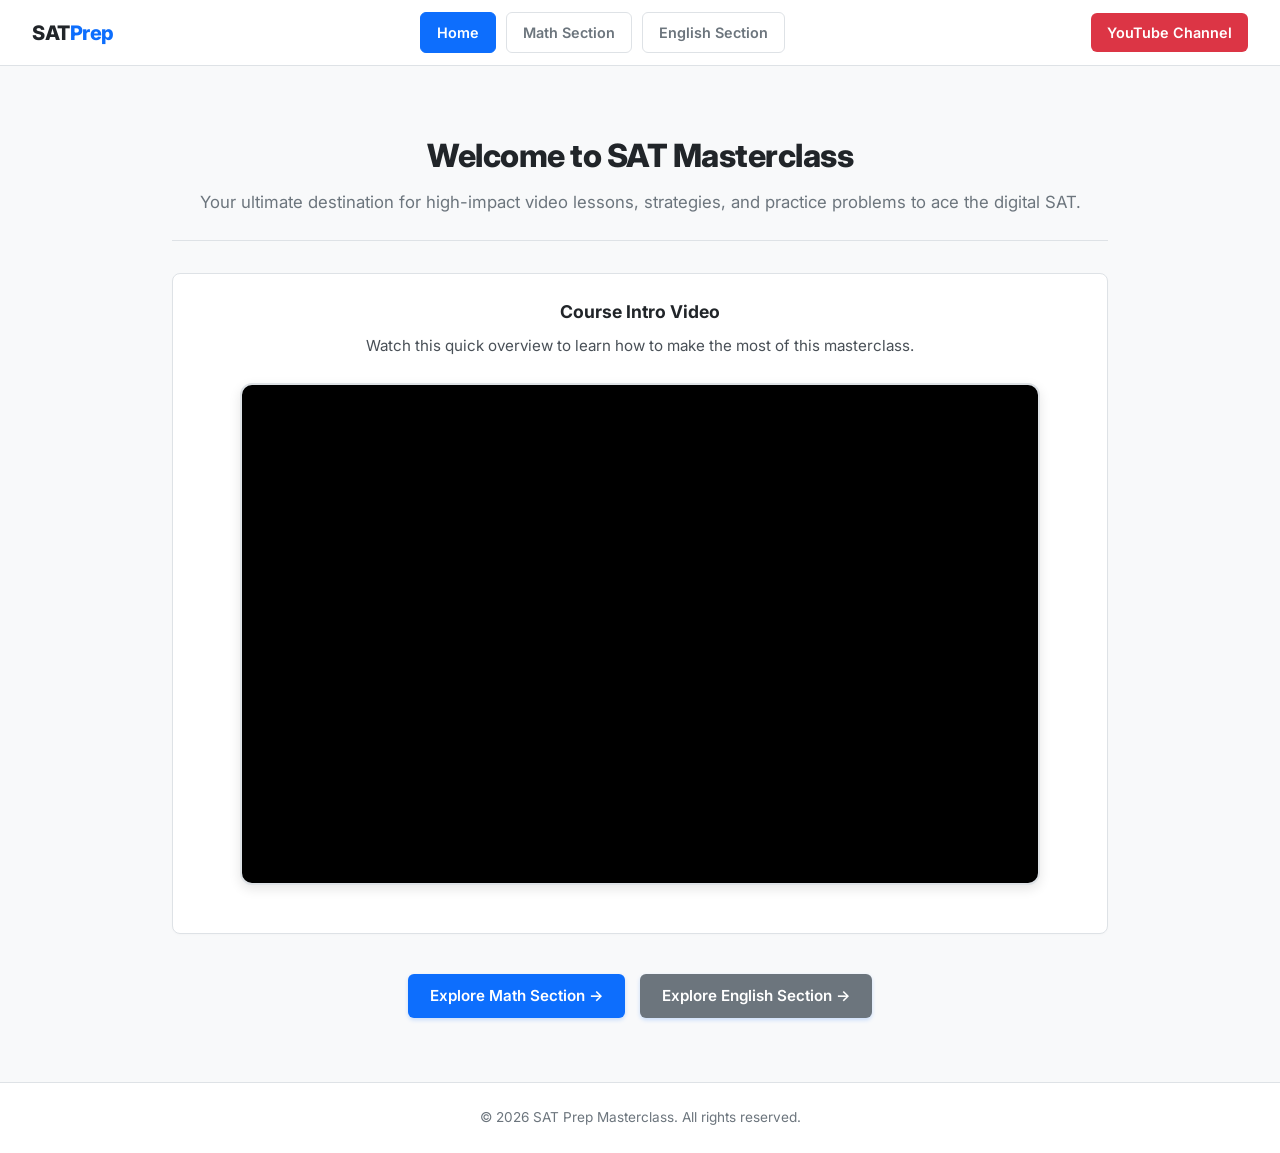
==== index.html @ 2427ece8 "Rename Index.html to index.html" ====
<!DOCTYPE html>
<html lang="en">
<head>
  <meta charset="UTF-8">
  <meta name="viewport" content="width=device-width, initial-scale=1.0">
  <title>SAT Prep Masterclass | Home</title>
  <link rel="preconnect" href="https://fonts.googleapis.com">
  <link rel="preconnect" href="https://fonts.gstatic.com" crossorigin>
  <link href="https://fonts.googleapis.com/css2?family=Inter:wght@400;500;600;700;800&display=swap" rel="stylesheet">
  <link rel="stylesheet" href="style.css">
  <style>
    /* Widescreen Video Container for Home Screen */
    .video-container-wide {
      position: relative;
      width: 100%;
      max-width: 800px;
      margin: 1.5rem auto;
      padding-bottom: 56.25%; /* 16:9 Aspect Ratio */
      height: 0;
      background-color: #000;
      border-radius: 12px;
      overflow: hidden;
      box-shadow: 0 4px 12px rgba(0, 0, 0, 0.1);
      border: 2px solid #dee2e6;
    }
    .video-container-wide iframe {
      position: absolute;
      top: 0;
      left: 0;
      width: 100%;
      height: 100%;
      border: 0;
    }
  </style>
</head>
<body>
  
  <header class="site-header">
    <div class="nav-wrapper">
      <div class="brand-logo">SAT<span>Prep</span></div>
      <div class="header-links">
        <a href="index.html" class="nav-tab-btn active">Home</a>
        <a href="math.html" class="nav-tab-btn">Math Section</a>
        <a href="english.html" class="nav-tab-btn">English Section</a>
      </div>
      <a href="https://www.youtube.com/channel/UC9BNz7FxEPpVb0heLYmo2nQ" target="_blank" rel="noopener noreferrer" class="btn-sub">YouTube Channel</a>
    </div>
  </header>

  <div class="page-wrapper" style="justify-content: center;">
    <main class="main-content" style="text-align: center; max-width: 1000px; padding: 4rem 2rem;">
      <div class="hero-box">
        <h1>Welcome to SAT Masterclass</h1>
        <p>Your ultimate destination for high-impact video lessons, strategies, and practice problems to ace the digital SAT.</p>
      </div>

      <div class="concept-card" style="text-align: left; margin-top: 2rem;">
        <h3 class="concept-title" style="text-align: center;">Course Intro Video</h3>
        <p class="concept-desc" style="text-align: center; margin-bottom: 1rem;">Watch this quick overview to learn how to make the most of this masterclass.</p>
        <div class="video-container-wide">
          <iframe width="560" height="315" src="https://www.youtube.com/embed/zM-ndGlAaQo?si=bQiJ55Qj0HrLix4A" title="YouTube video player" frameborder="0" allow="accelerometer; autoplay; clipboard-write; encrypted-media; gyroscope; picture-in-picture; web-share" referrerpolicy="strict-origin-when-cross-origin" allowfullscreen></iframe>
        </div>
      </div>

      <div style="display: flex; gap: 15px; justify-content: center; margin-top: 2.5rem;">
        <a href="math.html" class="next-btn" style="text-decoration: none;">Explore Math Section &rarr;</a>
        <a href="english.html" class="next-btn" style="text-decoration: none; background-color: #6c757d;">Explore English Section &rarr;</a>
      </div>
    </main>
  </div>

  <footer class="site-footer">
    <p>&copy; 2026 SAT Prep Masterclass. All rights reserved.</p>
  </footer>
</body>
</html>
---- style.css ----
:root {
  --bg-color: #f8f9fa;
  --sidebar-bg: #ffffff;
  --text-main: #212529;
  --text-muted: #6c757d;
  --border-color: #dee2e6;
  --accent-color: #0d6efd;
  --accent-hover: #0b5ed7;
  --card-bg: #ffffff;
}

* {
  box-sizing: border-box;
  margin: 0;
  padding: 0;
}

body {
  font-family: 'Inter', sans-serif;
  background-color: var(--bg-color);
  color: var(--text-main);
  line-height: 1.6;
  display: flex;
  flex-direction: column;
  min-height: 100vh;
}

/* Header */
.site-header {
  background-color: var(--sidebar-bg);
  border-bottom: 1px solid var(--border-color);
  position: sticky;
  top: 0;
  z-index: 1000;
  padding: 0 2rem;
}

.nav-wrapper {
  max-width: 1400px;
  margin: 0 auto;
  height: 65px;
  display: flex;
  align-items: center;
  justify-content: space-between;
}

.brand-logo {
  font-weight: 800;
  font-size: 1.25rem;
  color: var(--text-main);
  letter-spacing: -0.5px;
}

.brand-logo span {
  color: var(--accent-color);
}

.header-links {
  display: flex;
  gap: 10px;
}

.nav-tab-btn {
  text-decoration: none;
  background: transparent;
  border: 1px solid var(--border-color);
  color: var(--text-muted);
  padding: 8px 16px;
  border-radius: 6px;
  font-weight: 600;
  font-size: 0.9rem;
  cursor: pointer;
  transition: all 0.2s ease;
}

.nav-tab-btn:hover, .nav-tab-btn.active {
  background-color: var(--accent-color);
  color: #fff;
  border-color: var(--accent-color);
}

.btn-sub {
  background-color: #dc3545;
  color: #fff;
  padding: 8px 16px;
  border-radius: 6px;
  text-decoration: none;
  font-weight: 600;
  font-size: 0.9rem;
  transition: background-color 0.2s;
}

.btn-sub:hover {
  background-color: #bb2d3b;
}

/* Page Layout */
.page-wrapper {
  display: flex;
  flex: 1;
  max-width: 1400px;
  width: 100%;
  margin: 0 auto;
}

/* Sidebar */
.sidebar {
  width: 280px;
  background-color: var(--sidebar-bg);
  border-right: 1px solid var(--border-color);
  padding: 2rem 1rem;
  position: sticky;
  top: 65px;
  height: calc(100vh - 65px);
  overflow-y: auto;
}

.sidebar-section {
  margin-bottom: 2rem;
}

.sidebar-title {
  font-size: 0.75rem;
  text-transform: uppercase;
  letter-spacing: 1px;
  color: var(--text-muted);
  margin-bottom: 0.75rem;
  padding-left: 0.5rem;
}

.sidebar-menu {
  list-style: none;
}

.sidebar-menu button {
  width: 100%;
  text-align: left;
  background: transparent;
  border: none;
  padding: 8px 12px;
  font-size: 0.9rem;
  font-weight: 500;
  color: var(--text-main);
  border-radius: 4px;
  cursor: pointer;
  transition: background-color 0.15s, color 0.15s;
}

.sidebar-menu button:hover {
  background-color: #e9ecef;
  color: var(--accent-color);
}

.sidebar-menu button.active {
  background-color: #e7f1ff;
  color: var(--accent-color);
  font-weight: 600;
}

/* Main Content Area */
.main-content {
  flex: 1;
  padding: 3rem;
  max-width: 900px;
}

.page-section {
  display: none;
}

.page-section.active {
  display: block;
}

.hero-box {
  margin-bottom: 2rem;
  padding-bottom: 1.5rem;
  border-bottom: 1px solid var(--border-color);
}

.hero-box h1 {
  font-size: 2rem;
  font-weight: 800;
  letter-spacing: -0.5px;
  margin-bottom: 0.5rem;
}

.hero-box p {
  color: var(--text-muted);
  font-size: 1.05rem;
}

.concept-card {
  background-color: var(--card-bg);
  border: 1px solid var(--border-color);
  border-radius: 8px;
  padding: 1.5rem;
  margin-bottom: 1.5rem;
  box-shadow: 0 1px 3px rgba(0,0,0,0.02);
}

.concept-title {
  font-size: 1.1rem;
  font-weight: 700;
  margin-bottom: 0.5rem;
}

.concept-desc {
  color: #495057;
  font-size: 0.95rem;
}

/* Compact Shorts Frame Set to 79% Height */
.short-container {
  position: relative;
  width: 100%;
  max-width: 270px; 
  margin: 0.8rem auto;
  padding-bottom: 79%; 
  height: 0;
  background-color: #000;
  border-radius: 12px;
  overflow: hidden;
  box-shadow: 0 4px 12px rgba(0, 0, 0, 0.1);
  border: 2px solid #dee2e6;
}

.short-container iframe {
  position: absolute;
  top: 0;
  left: 0;
  width: 100%;
  height: 100%;
  border: 0;
}

/* Navigation Buttons */
.next-page-box {
  margin-top: 2rem;
  display: flex;
  justify-content: flex-end;
}

.next-btn {
  background-color: var(--accent-color);
  color: #fff;
  border: none;
  padding: 10px 22px;
  border-radius: 6px;
  font-weight: 600;
  font-size: 0.95rem;
  cursor: pointer;
  transition: all 0.2s ease;
  box-shadow: 0 2px 4px rgba(13, 110, 253, 0.2);
}

.next-btn:hover {
  background-color: var(--accent-hover);
  transform: translateY(-1px);
}

.secondary-btn {
  background-color: #6c757d;
  box-shadow: 0 2px 4px rgba(108, 117, 125, 0.2);
}

.secondary-btn:hover {
  background-color: #5c636a;
}

/* Footer */
.site-footer {
  background-color: var(--sidebar-bg);
  border-top: 1px solid var(--border-color);
  text-align: center;
  padding: 1.5rem;
  font-size: 0.85rem;
  color: var(--text-muted);
}
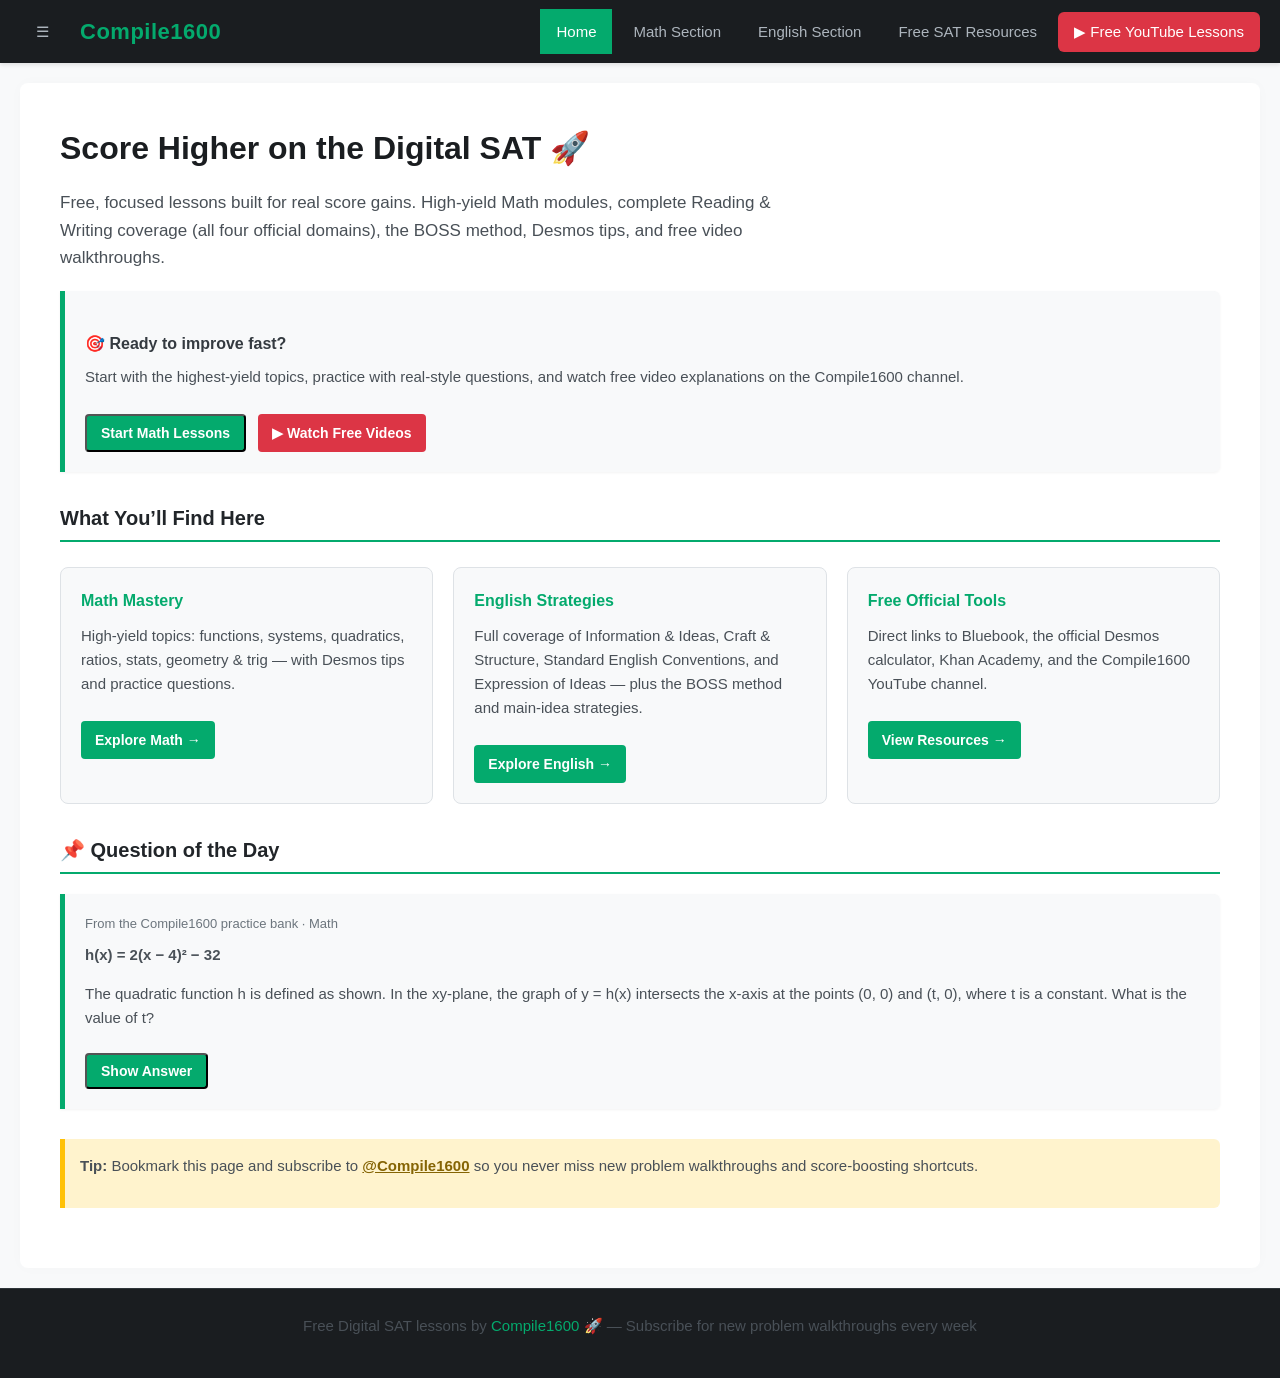
==== commit 15e36777: "Update index.html" ====
--- a/index.html
+++ b/index.html
@@ -1,76 +1,1130 @@
 <!DOCTYPE html>
 <html lang="en">
 <head>
-  <meta charset="UTF-8">
-  <meta name="viewport" content="width=device-width, initial-scale=1.0">
-  <title>SAT Prep Masterclass | Home</title>
-  <link rel="preconnect" href="https://fonts.googleapis.com">
-  <link rel="preconnect" href="https://fonts.gstatic.com" crossorigin>
-  <link href="https://fonts.googleapis.com/css2?family=Inter:wght@400;500;600;700;800&display=swap" rel="stylesheet">
-  <link rel="stylesheet" href="style.css">
-  <style>
-    /* Widescreen Video Container for Home Screen */
-    .video-container-wide {
-      position: relative;
-      width: 100%;
-      max-width: 800px;
-      margin: 1.5rem auto;
-      padding-bottom: 56.25%; /* 16:9 Aspect Ratio */
-      height: 0;
-      background-color: #000;
-      border-radius: 12px;
-      overflow: hidden;
-      box-shadow: 0 4px 12px rgba(0, 0, 0, 0.1);
-      border: 2px solid #dee2e6;
-    }
-    .video-container-wide iframe {
-      position: absolute;
-      top: 0;
-      left: 0;
-      width: 100%;
-      height: 100%;
-      border: 0;
-    }
-  </style>
+    <meta charset="UTF-8">
+    <meta name="viewport" content="width=device-width, initial-scale=1.0">
+    <title>Compile1600 | Free Digital SAT Math &amp; English Lessons</title>
+    <meta name="description" content="Free digital SAT prep by Compile1600: high-yield Math lessons, full Reading &amp; Writing coverage (Information &amp; Ideas, Craft &amp; Structure, Conventions, Expression of Ideas), BOSS method, Desmos tips, and free practice resources.">
+    <meta name="theme-color" content="#04AA6D">
+    <style>
+        * { box-sizing: border-box; margin: 0; padding: 0; }
+        body { font-family: 'Segoe UI', Tahoma, Geneva, Verdana, sans-serif; background-color: #f8f9fa; color: #212529; line-height: 1.6; }
+        
+        /* Top Navigation Bar */
+        .topnav { background-color: #1a1d20; overflow: hidden; white-space: nowrap; position: sticky; top: 0; z-index: 100; display: flex; align-items: center; justify-content: space-between; padding: 0 20px; box-shadow: 0 2px 4px rgba(0,0,0,0.1); }
+        .topnav .left-nav { display: flex; align-items: center; gap: 15px; }
+        .menu-toggle { background: none; border: none; color: #fff; font-size: 20px; cursor: pointer; padding: 14px 10px; }
+        .topnav .logo { color: #04AA6D; font-weight: bold; font-size: 22px; text-decoration: none; padding: 14px 0; letter-spacing: 0.5px; }
+        .topnav-links { display: flex; align-items: center; gap: 5px; }
+        .topnav a, .topnav button { display: block; color: #adb5bd; text-align: center; padding: 14px 16px; text-decoration: none; font-size: 15px; background: none; border: none; cursor: pointer; font-family: inherit; font-weight: 500; transition: color 0.2s, background 0.2s; }
+        .topnav a:hover, .topnav button:hover { color: white; background-color: rgba(255,255,255,0.05); }
+        .topnav .active { color: white; background-color: #04AA6D; }
+        .yt-btn { background-color: #dc3545 !important; color: white !important; font-weight: bold; border-radius: 6px; margin: 8px 0; padding: 8px 16px !important; transition: background-color 0.2s !important; }
+        .yt-btn:hover { background-color: #bb2d3b !important; }
+
+        /* Layout Container */
+        .container { display: flex; min-height: calc(100vh - 60px); transition: all 0.3s ease; }
+
+        /* Sidebar */
+        .sidebar { width: 280px; background-color: #ffffff; height: calc(100vh - 60px); position: sticky; top: 60px; overflow-y: auto; padding: 20px 0; border-right: 1px solid #e9ecef; flex-shrink: 0; transition: transform 0.3s ease, width 0.3s ease; }
+        .sidebar.closed { transform: translateX(-280px); width: 0; padding: 0; overflow: hidden; border-right: none; }
+        .sidebar h2 { font-size: 12px; padding: 10px 20px; color: #6c757d; text-transform: uppercase; letter-spacing: 1.2px; font-weight: 700; }
+        .sidebar a { display: block; color: #495057; padding: 10px 20px; text-decoration: none; font-size: 14px; font-weight: 500; transition: background 0.2s, color 0.2s; border-left: 3px solid transparent; }
+        .sidebar a:hover { background-color: #f1f3f5; color: #04AA6D; border-left-color: #04AA6D; }
+
+        /* Main Content */
+        .main { flex: 1; padding: 40px; max-width: 1400px; background-color: #ffffff; box-shadow: 0 0 15px rgba(0,0,0,0.02); margin: 20px; border-radius: 8px; }
+        h1 { font-size: 32px; margin-bottom: 15px; color: #1a1d20; font-weight: 700; }
+        h2 { font-size: 20px; margin-top: 30px; margin-bottom: 12px; color: #212529; border-bottom: 2px solid #04AA6D; padding-bottom: 6px; font-weight: 600; }
+        h3 { font-size: 16px; margin-top: 20px; margin-bottom: 8px; color: #343a40; font-weight: 600; }
+        p { margin-bottom: 15px; font-size: 15px; color: #495057; }
+        ul { margin-left: 20px; margin-bottom: 15px; font-size: 15px; color: #495057; }
+        li { margin-bottom: 6px; }
+
+        /* Component Boxes */
+        .w3-example { background-color: #f8f9fa; border-left: 5px solid #04AA6D; padding: 20px; margin: 20px 0; border-radius: 0 6px 6px 0; box-shadow: 0 1px 3px rgba(0,0,0,0.05); }
+        .w3-note { background-color: #fff3cd; border-left: 5px solid #ffc107; padding: 15px; margin: 20px 0; border-radius: 0 6px 6px 0; color: #856404; }
+        .w3-code { background-color: #f1f3f5; padding: 15px 20px; border-left: 5px solid #3b5bdb; font-family: Consolas, Monaco, monospace; font-size: 14px; margin: 15px 0; border-radius: 0 6px 6px 0; overflow-x: auto; color: #212529; }
+        .desmos-box { background-color: #e3fafc; border-left: 5px solid #15aabf; padding: 20px; margin: 20px 0; border-radius: 0 6px 6px 0; box-shadow: 0 1px 3px rgba(0,0,0,0.05); }
+        
+        /* Clickable Images with smaller preview size */
+        .zoomable-img { max-width: 220px; height: auto; border-radius: 4px; border: 1px solid #ddd; padding: 4px; background: #fff; cursor: pointer; transition: transform 0.2s; }
+        .zoomable-img:hover { transform: scale(1.02); }
+
+        /* Fullscreen Modal Overlay */
+        #img-modal { display: none; position: fixed; z-index: 9999; top: 0; left: 0; width: 100%; height: 100%; background-color: rgba(0, 0, 0, 0.85); align-items: center; justify-content: center; flex-direction: column; padding: 20px; }
+        #img-modal img { max-width: 90%; max-height: 80vh; object-fit: contain; border-radius: 6px; box-shadow: 0 5px 25px rgba(0,0,0,0.5); background: #fff; padding: 10px; }
+        .modal-close-btn { margin-top: 20px; background-color: #dc3545; color: white; border: none; padding: 10px 24px; font-size: 16px; font-weight: bold; border-radius: 6px; cursor: pointer; transition: background 0.2s; }
+        .modal-close-btn:hover { background-color: #bb2d3b; }
+
+        /* Two-Column Layout for Notes (Left) and Videos/Desmos (Right) */
+        .content-layout { display: flex; gap: 30px; align-items: flex-start; margin-top: 20px; }
+        .notes-column { flex: 1.2; min-width: 0; }
+        .videos-column { flex: 0.9; min-width: 320px; position: sticky; top: 80px; background: #fdfdfe; padding: 20px; border: 1px solid #e9ecef; border-radius: 8px; box-shadow: 0 2px 8px rgba(0,0,0,0.03); }
+
+        /* Video Box Layout */
+        .video-box { background: #f8f9fa; padding: 15px; border: 1px solid #dee2e6; border-radius: 8px; margin-bottom: 20px; box-shadow: 0 1px 3px rgba(0,0,0,0.02); }
+        .video-box h4 { font-size: 15px; margin-bottom: 10px; color: #343a40; font-weight: 600; }
+        .video-placeholder { background: #e9ecef; border-radius: 6px; padding: 40px 20px; text-align: center; color: #6c757d; font-size: 14px; }
+        .video-placeholder strong { display: block; margin-bottom: 6px; color: #495057; }
+
+        /* Resource Cards Grid */
+        .resource-grid { display: grid; grid-template-columns: repeat(auto-fit, minmax(280px, 1fr)); gap: 20px; margin-top: 25px; }
+        .resource-card { background: #f8f9fa; border: 1px solid #dee2e6; border-radius: 8px; padding: 20px; transition: transform 0.2s, box-shadow 0.2s; }
+        .resource-card:hover { transform: translateY(-3px); box-shadow: 0 4px 12px rgba(0,0,0,0.08); }
+        .resource-card h3 { color: #04AA6D; margin-top: 0; margin-bottom: 10px; }
+        .resource-btn { display: inline-block; background-color: #04AA6D; color: white; padding: 8px 14px; border-radius: 4px; text-decoration: none; font-size: 14px; font-weight: 600; margin-top: 10px; transition: background 0.2s; }
+        .resource-btn:hover { background-color: #038e5b; color: white; }
+
+        /* Utility */
+        .page-section { display: none; }
+        .page-section.active { display: block; }
+        .sub-section { display: none; }
+        .sub-section.active { display: block; }
+        
+        /* Footer */
+        footer { background-color: #1a1d20; color: #adb5bd; text-align: center; padding: 25px; font-size: 14px; border-top: 1px solid #2f353a; }
+        footer a { color: #04AA6D; text-decoration: none; font-weight: 500; }
+        footer a:hover { text-decoration: underline; }
+
+        /* Responsive */
+        @media screen and (max-width: 1024px) {
+            .content-layout { flex-direction: column; }
+            .videos-column { position: relative; top: 0; width: 100%; min-width: 0; }
+        }
+        @media screen and (max-width: 768px) {
+            .container { flex-direction: column; }
+            .sidebar { width: 100%; height: auto; position: relative; top: 0; transform: none !important; }
+            .sidebar.closed { display: none; }
+            .topnav { flex-wrap: wrap; }
+            .main { margin: 10px; padding: 20px; }
+        }
+    </style>
 </head>
 <body>
-  
-  <header class="site-header">
-    <div class="nav-wrapper">
-      <div class="brand-logo">SAT<span>Prep</span></div>
-      <div class="header-links">
-        <a href="index.html" class="nav-tab-btn active">Home</a>
-        <a href="math.html" class="nav-tab-btn">Math Section</a>
-        <a href="english.html" class="nav-tab-btn">English Section</a>
-      </div>
-      <a href="https://www.youtube.com/channel/UC9BNz7FxEPpVb0heLYmo2nQ" target="_blank" rel="noopener noreferrer" class="btn-sub">YouTube Channel</a>
+
+    <div id="img-modal" onclick="closeModal(event)">
+        <img id="modal-img-content" src="" alt="Zoomed view">
+        <button class="modal-close-btn" onclick="closeModal(event, true)">Exit Full Screen ✕</button>
     </div>
-  </header>
-
-  <div class="page-wrapper" style="justify-content: center;">
-    <main class="main-content" style="text-align: center; max-width: 1000px; padding: 4rem 2rem;">
-      <div class="hero-box">
-        <h1>Welcome to SAT Masterclass</h1>
-        <p>Your ultimate destination for high-impact video lessons, strategies, and practice problems to ace the digital SAT.</p>
-      </div>
-
-      <div class="concept-card" style="text-align: left; margin-top: 2rem;">
-        <h3 class="concept-title" style="text-align: center;">Course Intro Video</h3>
-        <p class="concept-desc" style="text-align: center; margin-bottom: 1rem;">Watch this quick overview to learn how to make the most of this masterclass.</p>
-        <div class="video-container-wide">
-          <iframe width="560" height="315" src="https://www.youtube.com/embed/zM-ndGlAaQo?si=bQiJ55Qj0HrLix4A" title="YouTube video player" frameborder="0" allow="accelerometer; autoplay; clipboard-write; encrypted-media; gyroscope; picture-in-picture; web-share" referrerpolicy="strict-origin-when-cross-origin" allowfullscreen></iframe>
+
+    <div class="topnav">
+        <div class="left-nav">
+            <button class="menu-toggle" onclick="toggleSidebar()" title="Toggle Sidebar">☰</button>
+            <a href="#" class="logo" onclick="switchPage('home')">Compile1600</a>
         </div>
-      </div>
-
-      <div style="display: flex; gap: 15px; justify-content: center; margin-top: 2.5rem;">
-        <a href="math.html" class="next-btn" style="text-decoration: none;">Explore Math Section &rarr;</a>
-        <a href="english.html" class="next-btn" style="text-decoration: none; background-color: #6c757d;">Explore English Section &rarr;</a>
-      </div>
-    </main>
-  </div>
-
-  <footer class="site-footer">
-    <p>&copy; 2026 SAT Prep Masterclass. All rights reserved.</p>
-  </footer>
+        <div class="topnav-links">
+            <button onclick="switchPage('home')" id="nav-page-home" class="active">Home</button>
+            <button onclick="switchPage('math', 'functions')" id="nav-page-math">Math Section</button>
+            <button onclick="switchPage('english', 'info')" id="nav-page-english">English Section</button>
+            <button onclick="switchPage('resources')" id="nav-page-resources">Free SAT Resources</button>
+            <a href="https://www.youtube.com/@Compile1600" target="_blank" class="yt-btn">▶ Free YouTube Lessons</a>
+        </div>
+    </div>
+
+    <div class="container">
+        <div class="sidebar" id="main-sidebar">
+            <div id="sidebar-math" class="sub-section active">
+                <h2>Algebra</h2>
+                <a href="#functions" onclick="switchSubTab('math', 'functions')">Functions</a>
+                <a href="#systems" onclick="switchSubTab('math', 'systems')">Systems of Equations</a>
+                <a href="#inequalities" onclick="switchSubTab('math', 'inequalities')">Linear Inequalities</a>
+                
+                <h2>Advanced Math</h2>
+                <a href="#parabolas" onclick="switchSubTab('math', 'parabolas')">Parabolas &amp; Quadratics</a>
+                <a href="#exponents" onclick="switchSubTab('math', 'exponents')">Exponents &amp; Radicals</a>
+                <a href="#polynomials" onclick="switchSubTab('math', 'polynomials')">Polynomials &amp; Non-linear</a>
+
+                <h2>Problem-Solving &amp; Data</h2>
+                <a href="#ratios" onclick="switchSubTab('math', 'ratios')">Ratios, Rates &amp; Proportions</a>
+                <a href="#stats" onclick="switchSubTab('math', 'stats')">Statistics &amp; Probability</a>
+
+                <h2>Geometry &amp; Trigonometry</h2>
+                <a href="#geometry" onclick="switchSubTab('math', 'geometry')">Lines, Angles &amp; Triangles</a>
+                <a href="#trig" onclick="switchSubTab('math', 'trig')">Circles &amp; Trigonometry</a>
+            </div>
+
+            <div id="sidebar-english" class="sub-section">
+                <h2>Reading &amp; Writing</h2>
+                <a href="#info" onclick="switchSubTab('english', 'info')">Information &amp; Ideas</a>
+                <a href="#craft" onclick="switchSubTab('english', 'craft')">Craft &amp; Structure</a>
+                <a href="#conventions" onclick="switchSubTab('english', 'conventions')">Standard English Conventions</a>
+                <a href="#expression" onclick="switchSubTab('english', 'expression')">Expression of Ideas</a>
+            </div>
+        </div>
+
+        <div class="main">
+
+            <div id="page-home" class="page-section active">
+                <h1>Score Higher on the Digital SAT 🚀</h1>
+                <p style="font-size:17px; max-width:720px;">Free, focused lessons built for real score gains. High-yield Math modules, complete Reading &amp; Writing coverage (all four official domains), the BOSS method, Desmos tips, and free video walkthroughs.</p>
+                
+                <div class="w3-example">
+                    <h3>🎯 Ready to improve fast?</h3>
+                    <p>Start with the highest-yield topics, practice with real-style questions, and watch free video explanations on the Compile1600 channel.</p>
+                    <div style="display:flex; flex-wrap:wrap; gap:12px; margin-top:12px;">
+                        <button class="resource-btn" onclick="switchPage('math', 'functions')">Start Math Lessons</button>
+                        <a href="https://www.youtube.com/@Compile1600" target="_blank" class="resource-btn" style="background:#dc3545;">▶ Watch Free Videos</a>
+                    </div>
+                </div>
+
+                <h2>What You’ll Find Here</h2>
+                <div class="resource-grid">
+                    <div class="resource-card">
+                        <h3>Math Mastery</h3>
+                        <p>High-yield topics: functions, systems, quadratics, ratios, stats, geometry &amp; trig — with Desmos tips and practice questions.</p>
+                        <a href="#" class="resource-btn" onclick="switchPage('math', 'functions')">Explore Math →</a>
+                    </div>
+                    <div class="resource-card">
+                        <h3>English Strategies</h3>
+                        <p>Full coverage of Information &amp; Ideas, Craft &amp; Structure, Standard English Conventions, and Expression of Ideas — plus the BOSS method and main-idea strategies.</p>
+                        <a href="#" class="resource-btn" onclick="switchPage('english', 'info')">Explore English →</a>
+                    </div>
+                    <div class="resource-card">
+                        <h3>Free Official Tools</h3>
+                        <p>Direct links to Bluebook, the official Desmos calculator, Khan Academy, and the Compile1600 YouTube channel.</p>
+                        <a href="#" class="resource-btn" onclick="switchPage('resources')">View Resources →</a>
+                    </div>
+                </div>
+
+                <h2>📌 Question of the Day</h2>
+                <div class="w3-example" id="qotd-box">
+                    <p style="font-size:13px; color:#6c757d; margin-bottom:8px;">From the Compile1600 practice bank · Math</p>
+                    <p><strong>h(x) = 2(x − 4)² − 32</strong></p>
+                    <p>The quadratic function h is defined as shown. In the xy-plane, the graph of y = h(x) intersects the x-axis at the points (0, 0) and (t, 0), where t is a constant. What is the value of t?</p>
+                    
+                    <button class="resource-btn" onclick="toggleAnswer()" id="qotd-btn" style="margin-top:8px;">Show Answer</button>
+                    <div id="qotd-answer" style="display:none; margin-top:15px; padding-top:12px; border-top:1px solid #dee2e6;">
+                        <p><strong>Answer: t = 8</strong></p>
+                        <p style="font-size:14px;">Set h(x) = 0 → 2(x−4)² − 32 = 0 → (x−4)² = 16 → x−4 = ±4 → x = 8 or x = 0. So the other intercept is t = 8.</p>
+                        <p style="font-size:14px; margin-bottom:0;"><a href="#" onclick="switchPage('math', 'parabolas')" style="color:#04AA6D; font-weight:600;">Review Parabolas &amp; Vertex Form →</a></p>
+                    </div>
+                </div>
+
+                <div class="w3-note" style="margin-top:30px;">
+                    <p><strong>Tip:</strong> Bookmark this page and subscribe to <a href="https://www.youtube.com/@Compile1600" target="_blank" style="color:#856404; font-weight:600;">@Compile1600</a> so you never miss new problem walkthroughs and score-boosting shortcuts.</p>
+                </div>
+            </div>
+
+            <div id="page-resources" class="page-section">
+                <h1>Free SAT Resources 📚</h1>
+                <p>Curated official tools, free tutoring, and study aids so you can prepare efficiently without spending money.</p>
+                
+                <div class="resource-grid">
+                    <div class="resource-card">
+                        <h3>Bluebook App (College Board)</h3>
+                        <p>Download the official application used to take digital SAT practice tests under real exam conditions.</p>
+                        <a href="https://bluebook.collegeboard.org/" target="_blank" class="resource-btn">Get Bluebook</a>
+                    </div>
+                    <div class="resource-card">
+                        <h3>Schoolhouse.world SAT Bootcamps</h3>
+                        <p>Free peer-to-peer SAT tutoring (partnered with College Board). Small-group 4-week bootcamps led by high-scoring student tutors.</p>
+                        <a href="https://schoolhouse.world/sat-bootcamp" target="_blank" class="resource-btn">Join Free Bootcamp</a>
+                    </div>
+                    <div class="resource-card">
+                        <h3>Desmos Calculator (SAT Version)</h3>
+                        <p>Practice with the exact graphing calculator built into the digital SAT math section.</p>
+                        <a href="https://www.desmos.com/testing/collegeboard/graphing" target="_blank" class="resource-btn">Open Desmos</a>
+                    </div>
+                    <div class="resource-card">
+                        <h3>Compile1600 YouTube</h3>
+                        <p>Free video problem walk-throughs, shortcuts, and strategic tips for the digital SAT.</p>
+                        <a href="https://www.youtube.com/@Compile1600" target="_blank" class="resource-btn">Watch Lessons</a>
+                    </div>
+                    <div class="resource-card">
+                        <h3>Khan Academy Digital SAT</h3>
+                        <p>Official free practice partnered with College Board — personalized practice for the digital format.</p>
+                        <a href="https://www.khanacademy.org/sat" target="_blank" class="resource-btn">Start Practice</a>
+                    </div>
+                </div>
+            </div>
+
+            <div id="page-math" class="page-section">
+                
+                <div id="sub-functions" class="sub-section active">
+                    <h1>Algebra: Functions</h1>
+                    <p>Master function notation, interpretation, and nested function evaluation for the digital SAT.</p>
+                    
+                    <h2>Table of Content</h2>
+                    <ul>
+                        <li>Interpretation of the function</li>
+                        <li>Function inside the function</li>
+                    </ul>
+
+                    <div class="content-layout">
+                        <div class="notes-column">
+                            <h2>Interpretation of the Function</h2>
+                            <p>A function is essentially determining what y-value you get when you input a specific x-value.</p>
+                            
+                            <div class="w3-example" style="text-align: center;">
+                                <img src="https://media.geeksforgeeks.org/wp-content/uploads/20230608102114/Function-Domain-and-Range.png" alt="Function Domain and Range" class="zoomable-img" onclick="openModal(this)">
+                                <p style="font-size: 13px; color: #6c757d; margin-top: 5px;"><em>Click image to view full screen</em></p>
+                            </div>
+
+                            <p>Given g(x) = 2x - 1, what you are doing is plugging in an x-value to get y. Note that the x inside g(x) and the x in the equation represent the exact same value. Additionally, g(x) and y are interchangeable—they mean the same thing.</p>
+                            <p>Expressions like g(2), g(3), or g(10000) are simply asking: <em>"What is the y-value when x is 2, 3, or 10000?"</em></p>
+                            <p>To solve, just substitute the value inside the function notation directly into the expression.</p>
+
+                            <div class="w3-code">
+                                Example:<br>
+                                g(x) = 2x - 1<br>
+                                Find g(2)?<br><br>
+                                g(2) = 2(2) - 1<br>
+                                g(2) = 3
+                            </div>
+
+                            <h2>Function Inside a Function (Nested Functions)</h2>
+                            <p>A function inside a function means you evaluate the inner function first, and then plug that resulting output value into the outer function.</p>
+                            
+                            <div class="w3-note">
+                                <p><strong>How to recognize these questions:</strong> They will always feature expressions asking for values like f(?), g(?), or nested notations like f(g(x)).</p>
+                            </div>
+
+                            <h2>Practice Questions</h2>
+                            <div class="w3-code">
+                                <p><strong>Question 1:</strong><br>
+                                If f(x) = -2x + 5, what is f(-3x) equal to?</p>
+                                <br>
+                                <p><strong>Question 2:</strong><br>
+                                f(x) = 3/2x + b<br>
+                                <em>In the function above, b is a constant. If f(6) = 7, what is the value of f(-2)?</em></p>
+                                <br>
+                                <p><strong>Question 3:</strong><br>
+                                <em>A function f satisfies f(2) = 3 and f(3) = 5. A function g satisfies g(3) = 2 and g(5) = 6. What is the value of f(g(3))?</em></p>
+                                <br>
+                                <p><strong>Question 4:</strong><br>
+                                <em>For the function f, f(cx) = x - 8, for all values of x, where c is a constant. If f(2) = 35, what is the value of c?</em></p>
+                            </div>
+                        </div>
+
+                        <div class="videos-column">
+                            <div class="desmos-box" style="margin-top: 0;">
+                                <h3>📊 Desmos Tip for Functions</h3>
+                                <p>Type functions directly into Desmos as <strong>f(x) = 2x - 1</strong>, then evaluate instantly by typing <strong>f(2)</strong> in the next line. You can also define multiple functions like <strong>f(x)</strong> and <strong>g(x)</strong> to compute nested functions like <strong>f(g(3))</strong> automatically!</p>
+                            </div>
+
+                            <h2>▶ YouTube Video Tutorials</h2>
+                            <p style="font-size: 13px; color: #6c757d; margin-bottom: 15px;">Follow along with concept breakdowns and problem walkthroughs from Compile1600.</p>
+                            
+                            <div class="video-box">
+                                <h4>Full Masterclass Video</h4>
+                                <div class="video-placeholder">
+                                    <strong>Video coming soon</strong>
+                                    <a href="https://www.youtube.com/@Compile1600" target="_blank" style="color:#04AA6D; font-weight:600;">Watch free lessons on YouTube →</a>
+                                </div>
+                            </div>
+                        </div>
+                    </div>
+                </div>
+
+                <div id="sub-systems" class="sub-section">
+                    <h1>Algebra: Systems of Equations</h1>
+                    <p>When there are two or more equations solving for two or more variables.</p>
+                    
+                    <h2>Table of Content</h2>
+                    <ul>
+                        <li>The number of solution/intersection [Matching rule]</li>
+                        <li>Solving for a variable [subs / Elimination] → use Desmos</li>
+                        <li>Solve for an expression [Ex. Find x + y] - [Solve as a whole]</li>
+                    </ul>
+
+                    <div class="content-layout">
+                        <div class="notes-column">
+                            <h2>The Number of Solution / Intersection [Match Rule]</h2>
+                            <p>The match rule is simply where you write the ratio between the coefficient of the x value, the ratio of the y values, and the ratio of the answers the equations equal to.</p>
+                            
+                            <div class="w3-code">
+                                Example: <br>
+                                2x + 3y = 5<br>
+                                4x + cy = 8<br><br>
+                                Ratios (Equation 1 / Equation 2):<br>
+                                x-ratio: 2/4 = 1/2<br>
+                                y-ratio: 3/c = 3/c<br>
+                                constant ratio: 5/8 = 5/8
+                            </div>
+
+                            <div class="w3-note">
+                                <p><strong>Condition for No Solution:</strong> The ratio of the x values must be equal to the ratio of the y values, but <em>not</em> equal to the ratio of the constant numbers after the equals sign.</p>
+                                <p>[a/b = c/d] ≠ e/f → No solution</p>
+                            </div>
+
+                            <div class="w3-example">
+                                <p><strong>Condition for Infinitely Many Solutions:</strong> All three ratios are completely equal.</p>
+                                <p>[a/b = c/d] = e/f → Infinitely many solutions</p>
+                            </div>
+
+                            <h2>Solve for an Expression [Ex. Find x + y] - [Solve as a Whole]</h2>
+                            <p>Match the coefficients of the given equations to the target expression by adding equations together as a whole unit.</p>
+                            
+                            <div class="w3-example">
+                                <p><strong>Example:</strong> Solve for 5x + 5y, given:</p>
+                                <p>2x + 3y = 1200<br>3x + 2y = 1300</p>
+                                <p>Add coefficients: 2 + 3 = 5 (for x) and 3 + 2 = 5 (for y).<br>
+                                Add answers: 1200 + 1300 = 2500.<br>
+                                Therefore, 5x + 5y = 2500.</p>
+                            </div>
+
+                            <h2>Practice Questions</h2>
+                            <div class="w3-code">
+                                <p><strong>Question 1:</strong><br>
+                                3/2y - 1/4x = 2/3 - 3/2y<br>
+                                1/2x + 3/2 = py + 9/2<br>
+                                <em>In the given system of equations, p is a constant. If the system has no solution, what is the value of p?</em></p>
+                                <br>
+                                <p><strong>Question 2:</strong><br>
+                                4x - 9y = 9y + 5<br>
+                                hy = 2 + 4x<br>
+                                <em>In the given system of equations, h is a constant. If the system has no solution, what is the value of h?</em></p>
+                                <br>
+                                <p><strong>Question 3:</strong><br>
+                                7/8y - 5/8x = 4/7 - 7/8y<br>
+                                5/4x + 7/4 = py + 15/4<br>
+                                <em>In the given system of equations, p is a constant. If the system has no solution, what is the value of p?</em></p>
+                            </div>
+                        </div>
+
+                        <div class="videos-column">
+                            <div class="desmos-box" style="margin-top: 0;">
+                                <h3>📊 Desmos Tip for Systems</h3>
+                                <p>Type both equations directly into Desmos (e.g., <strong>2x + 3y = 5</strong> and <strong>4x + cy = 8</strong> using a slider for c). Look directly at where the lines intersect or adjust the slider until the lines are parallel (no solution) or overlap completely (infinite solutions)!</p>
+                            </div>
+
+                            <h2>▶ YouTube Video Tutorials</h2>
+                            <p style="font-size: 13px; color: #6c757d; margin-bottom: 15px;">Systems of Equations shortcuts &amp; problem walkthroughs.</p>
+                            
+                            <div class="video-box">
+                                <h4>Full Masterclass Video</h4>
+                                <div class="video-placeholder">
+                                    <strong>Video coming soon</strong>
+                                    <a href="https://www.youtube.com/@Compile1600" target="_blank" style="color:#04AA6D; font-weight:600;">Watch free lessons on YouTube →</a>
+                                </div>
+                            </div>
+                        </div>
+                    </div>
+                </div>
+
+                <div id="sub-inequalities" class="sub-section">
+                    <h1>Algebra: Linear Inequalities</h1>
+                    <p>Working with inequalities requires flipping the inequality sign whenever you multiply or divide by a negative number.</p>
+                    <div class="w3-note">
+                        <p><strong>Tip:</strong> Graphing inequalities on the SAT helps visualize boundary regions and constraint overlap.</p>
+                    </div>
+                </div>
+
+                <div id="sub-parabolas" class="sub-section">
+                    <h1>Advanced Math: Parabolas &amp; Quadratics</h1>
+                    <p>Learn how to master quadratics, zeros, roots, vertex formulas, and discriminants quickly for the SAT.</p>
+                    
+                    <h2>Table of Content</h2>
+                    <ul>
+                        <li>Zeros, roots and x-intercepts</li>
+                        <li>Finding the roots</li>
+                        <li>Sum and Product of the roots</li>
+                        <li>Discriminants</li>
+                        <li>Vertex</li>
+                        <li>Vertex form</li>
+                        <li>Standard form</li>
+                    </ul>
+
+                    <div class="content-layout">
+                        <div class="notes-column">
+                            <h2>1. Zeros, Roots and X-Intercepts</h2>
+                            <p>Zeros, roots, and x-intercepts all mean the same thing. They are asking you to find the <strong>x-value when y = 0</strong>.</p>
+                            <div class="w3-example" style="text-align: center;">
+                                <img src="https://www.chilimath.com/wp-content/uploads/2017/06/exint2.png" alt="X-intercepts example" class="zoomable-img" onclick="openModal(this)">
+                                <p style="font-size: 13px; color: #6c757d; margin-top: 5px;"><em>Click image to view full screen</em></p>
+                            </div>
+
+                            <h2>2. Finding the Roots</h2>
+                            <p>Finding the roots means setting a quadratic equation equal to zero (because at an x-intercept, y must be 0).</p>
+                            <div class="w3-code">
+                                Standard Quadratic Form: ax² + bx + c = 0
+                            </div>
+                            <p>Two main ways to solve:</p>
+                            <ul>
+                                <li>
+                                    <strong>Solve by factoring</strong>
+                                    <div class="w3-example" style="text-align: center; margin: 10px 0;">
+                                        <img src="https://www.chilimath.com/wp-content/uploads/2019/02/qfacm-ex6b.png" alt="Quadratic factoring example" class="zoomable-img" onclick="openModal(this)">
+                                        <p style="font-size: 13px; color: #6c757d; margin-top: 5px;"><em>Click image to view full screen</em></p>
+                                    </div>
+                                </li>
+                                <li>
+                                    <strong>Use the quadratic formula</strong>
+                                    <div class="w3-example" style="text-align: center; margin: 10px 0;">
+                                        <img src="https://www.onlinemathlearning.com/image-files/quadratic-formula.png" alt="Quadratic formula" class="zoomable-img" onclick="openModal(this)">
+                                        <p style="font-size: 13px; color: #6c757d; margin-top: 5px;"><em>Click image to view full screen</em></p>
+                                    </div>
+                                </li>
+                            </ul>
+
+                            <h2>3. Sum of the Roots</h2>
+                            <p>After finding the two solutions (by factoring or the quadratic formula), you can add them together. The fastest way uses the coefficients:</p>
+                            <div class="w3-code">
+                                Sum of roots = −b / a
+                            </div>
+                            <div class="w3-note">
+                                <p><strong>Note:</strong> −b / (2a) gives the <em>x-coordinate of the vertex</em> (the midpoint / average of the two roots).</p>
+                            </div>
+
+                            <h2>4. Product of the Roots</h2>
+                            <p>Instead of adding the roots, multiply them. The quick formula is:</p>
+                            <div class="w3-code">
+                                Product of roots = c / a
+                            </div>
+
+                            <h2>5. Discriminants</h2>
+                            <p>The discriminant tells you <strong>how many real solutions</strong> (roots) the parabola has.</p>
+                            <div class="w3-code">
+                                Discriminant = b² − 4ac
+                            </div>
+                            <ul>
+                                <li>Positive → 2 real roots</li>
+                                <li>Zero → 1 real root (repeated)</li>
+                                <li>Negative → no real roots</li>
+                            </ul>
+                            <div class="w3-example" style="text-align: center;">
+                                <img src="https://d20khd7ddkh5ls.cloudfront.net/discriminant_2.png" alt="Discriminant graphical meaning" class="zoomable-img" onclick="openModal(this)">
+                                <p style="font-size: 13px; color: #6c757d; margin-top: 5px;"><em>Click image to view full screen</em></p>
+                            </div>
+
+                            <h2>6. Vertex</h2>
+                            <p>The vertex is the maximum or minimum point of the parabola. It is written as <strong>(h, k)</strong>.</p>
+                            <ul>
+                                <li><strong>Maximum</strong> → highest point (parabola opens downward, a &lt; 0)</li>
+                                <li><strong>Minimum</strong> → lowest point (parabola opens upward, a &gt; 0)</li>
+                            </ul>
+                            <div class="w3-example" style="text-align: center;">
+                                <img src="https://www.chilimath.com/wp-content/uploads/2022/09/vertex-minimum-and-maximum.png" alt="Vertex minimum and maximum" class="zoomable-img" onclick="openModal(this)">
+                                <p style="font-size: 13px; color: #6c757d; margin-top: 5px;"><em>Click image to view full screen</em></p>
+                            </div>
+                            <p><strong>How to find the vertex:</strong></p>
+                            <ul>
+                                <li>x-coordinate (h) = −b / (2a) &nbsp;(this is also the midpoint between the two roots)</li>
+                                <li>Then plug that x-value back into the function to get k (the y-coordinate)</li>
+                            </ul>
+
+                            <h2>7. Vertex Form</h2>
+                            <p>Vertex form makes the vertex easy to read directly:</p>
+                            <div class="w3-code">
+                                f(x) = a(x − h)² + k
+                            </div>
+                            <p>The vertex is simply the point <strong>(h, k)</strong>.</p>
+                            <div class="w3-example" style="text-align: center;">
+                                <img src="https://www.onlinemathlearning.com/image-files/quadratic-vertex.png" alt="Vertex form of a quadratic" class="zoomable-img" onclick="openModal(this)">
+                                <p style="font-size: 13px; color: #6c757d; margin-top: 5px;"><em>Click image to view full screen</em></p>
+                            </div>
+
+                            <h2>8. Standard Form &amp; Factored Form</h2>
+                            <p><strong>Standard form</strong> is useful when you need coefficients or the constant term:</p>
+                            <div class="w3-code">
+                                ax² + bx + c
+                            </div>
+                            <p><strong>Factored form</strong> (also called intercept form) shows the roots clearly:</p>
+                            <div class="w3-code">
+                                a(x − r)(x − s)
+                            </div>
+                            <p>where r and s are the roots (x-intercepts).</p>
+
+                            <h2>Practice Questions</h2>
+                            <div class="w3-code">
+                                <p><strong>Question 1:</strong><br>
+                                h(x) = 2(x − 4)² − 32<br>
+                                The quadratic function h is defined as shown. In the xy-plane, the graph of y = h(x) intersects the x-axis at the points (0, 0) and (t, 0), where t is a constant. What is the value of t?</p>
+                                <br>
+                                <p><strong>Question 2:</strong><br>
+                                (x − 47)² = 1<br>
+                                What is the sum of the given solutions?</p>
+                                <br>
+                                <p><strong>Question 3:</strong><br>
+                                2x² − 2 = 2x + 3<br>
+                                Which of the following is a solution to the equation above?<br>
+                                A) 2<br>
+                                B) 1 − √11<br>
+                                C) 1 + √11<br>
+                                D) ½ + √11<br>
+                                E) (1 + √11) / 2</p>
+                                <br>
+                                <p><strong>Question 4:</strong><br>
+                                r² + qr = 2r − 55<br>
+                                In the given equation, q is an integer constant. The equation has no real solutions. What is the largest possible value of q?</p>
+                                <br>
+                                <p><strong>Question 5:</strong><br>
+                                f(x) = ax² + 4x + c<br>
+                                In the given quadratic function, a and c are constants. The graph of y = f(x) in the xy-plane is a parabola that opens upward and has a vertex at the point (h, k), where h and k are constants. If k &lt; 0 and f(−9) = f(3), which of the following must be true?<br>
+                                I. c &lt; 0<br>
+                                II. a ≥ 1<br>
+                                A) I only<br>
+                                B) II only<br>
+                                C) I and II<br>
+                                D) Neither I nor II</p>
+                                <br>
+                                <p><strong>Question 6:</strong><br>
+                                An auditorium has seats for 1800 people. Tickets currently cost $4.00. For each $1 increase in ticket price, 100 fewer tickets will be sold. This situation is modeled by<br>
+                                y = −100x² + 1400x + 7200<br>
+                                where x is the increase in ticket price (in dollars) and y is the revenue. At what value of x is the maximum of the graph?</p>
+                                <br>
+                                <p><strong>Question 7:</strong><br>
+                                The expression (3x − 23)(19x + 6) is equivalent to ax² + bx + c, where a, b, and c are constants. What is the value of b?</p>
+                            </div>
+                        </div>
+
+                        <div class="videos-column">
+                            <div class="desmos-box" style="margin-top: 0;">
+                                <h3>📊 Desmos Tip for Parabolas</h3>
+                                <p>Type any quadratic function directly into Desmos. Click on the parabola's peak or valley to instantly find the <strong>vertex</strong>, and click where it crosses the x-axis to find the <strong>roots or zeros</strong> without doing manual factoring!</p>
+                            </div>
+
+                            <h2>▶ YouTube Video Tutorials</h2>
+                            <p style="font-size: 13px; color: #6c757d; margin-bottom: 15px;">Master parabolas and quadratic equations.</p>
+                            
+                            <div class="video-box">
+                                <h4>Full Masterclass Video</h4>
+                                <div class="video-placeholder">
+                                    <strong>Video coming soon</strong>
+                                    <a href="https://www.youtube.com/@Compile1600" target="_blank" style="color:#04AA6D; font-weight:600;">Watch free lessons on YouTube →</a>
+                                </div>
+                            </div>
+                        </div>
+                    </div>
+                </div>
+
+                <div id="sub-exponents" class="sub-section">
+                    <h1>Advanced Math: Exponents &amp; Radicals</h1>
+                    <p>Master the five types of exponent questions that appear repeatedly on the digital SAT.</p>
+
+                    <h2>Table of Content</h2>
+                    <ul>
+                        <li>What is a base?</li>
+                        <li>Type 1: Adding &amp; Subtracting Exponents</li>
+                        <li>Type 2: Fractional Exponents</li>
+                        <li>Type 3: Multiplying Exponents (Power to a Power)</li>
+                        <li>Type 4: Distribution of Exponents</li>
+                        <li>Type 5: Matching Bases</li>
+                    </ul>
+
+                    <div class="content-layout">
+                        <div class="notes-column">
+                            <h2>What is a Base?</h2>
+                            <p>The <strong>base</strong> is whatever the exponent is applied to.</p>
+                            <div class="w3-code">
+                                In 6x² &nbsp;&nbsp;→ base is x (the 2 only applies to x)<br>
+                                In (6x)² &nbsp;→ base is 6x (the 2 applies to the whole group)
+                            </div>
+                            <p>6 is the coefficient in the first case. Always identify the true base before applying any rule.</p>
+
+                            <h2>Type 1: Adding &amp; Subtracting Exponents</h2>
+                            <p><strong>Rule:</strong> Same base + multiply → <strong>add</strong> the exponents.<br>
+                            Same base + divide → <strong>subtract</strong> the exponents.</p>
+                            <div class="w3-code">
+                                3<sup>a</sup> × 3<sup>−b</sup> = 3<sup>a + (−b)</sup> = 3<sup>a − b</sup>
+                            </div>
+                            <div class="w3-example">
+                                <p>If a = b + 2, what is the value of 3<sup>a</sup> × 3<sup>−b</sup>?</p>
+                                <p>Simplify to 3<sup>a − b</sup>. From a = b + 2 we get a − b = 2.<br>
+                                Therefore 3<sup>a − b</sup> = 3<sup>2</sup> = 9.</p>
+                            </div>
+                            <div class="w3-note">
+                                <p>If the bases look different, rewrite them so the bases match before adding or subtracting.</p>
+                            </div>
+
+                            <h2>Type 2: Fractional Exponents</h2>
+                            <p>Convert fractional exponents into radicals (and vice versa).</p>
+                            <div class="w3-code">
+                                a<sup>m/n</sup> = <sup>n</sup>√(a<sup>m</sup>)<br><br>
+                                Denominator = root &nbsp;&nbsp;|&nbsp;&nbsp; Numerator = power
+                            </div>
+                            <div class="w3-example">
+                                <p>a<sup>2/3</sup> = ∛(a²)</p>
+                                <p>Fifth root of a⁴ × cube root of a² = a<sup>4/5</sup> × a<sup>2/3</sup> = a<sup>(4/5 + 2/3)</sup></p>
+                            </div>
+                            <p>When answer choices contain radicals, fractional-exponent conversion is almost always required.</p>
+
+                            <h2>Type 3: Multiplying Exponents (Power to a Power)</h2>
+                            <p>When an exponent is raised to another exponent, <strong>multiply</strong> the exponents.</p>
+                            <div class="w3-code">
+                                (a<sup>m</sup>)<sup>n</sup> = a<sup>m × n</sup>
+                            </div>
+                            <p>This is the cleanest and fastest rule — use it whenever you see a power stacked on another power.</p>
+
+                            <h2>Type 4: Distribution of Exponents</h2>
+                            <p>Exponents distribute over multiplication, but <strong>not</strong> over addition or subtraction.</p>
+                            <div class="w3-code">
+                                (2x)² = 2² × x² = 4x² &nbsp;&nbsp;✔<br>
+                                (2 + x)² ≠ 2² + x² &nbsp;&nbsp;&nbsp;&nbsp;&nbsp;&nbsp;✘
+                            </div>
+                            <div class="w3-note">
+                                <p>Always expand (a + b)² = a² + 2ab + b². Never just square each term.</p>
+                            </div>
+
+                            <h2>Type 5: Matching Bases</h2>
+                            <p>When bases are different, rewrite the larger base as a power of the smaller base so the exponents can be combined.</p>
+                            <div class="w3-example">
+                                <p>Always reduce the bigger base into the smaller one.</p>
+                                <p>Example: 8 = 2³, &nbsp; 27 = 3³, &nbsp; 16 = 2⁴, &nbsp; 9 = 3², etc.</p>
+                            </div>
+                            <p>Once the bases match, you can add or subtract the exponents as usual.</p>
+
+                            <h2>Practice Tips</h2>
+                            <ul>
+                                <li>Identify the base first — everything else depends on it.</li>
+                                <li>If bases differ, force them to match before applying any other rule.</li>
+                                <li>Fractional exponents ↔ radicals is a two-way street; practice both directions.</li>
+                                <li>Never distribute an exponent across a plus or minus sign.</li>
+                            </ul>
+                        </div>
+
+                        <div class="videos-column">
+                            <div class="desmos-box" style="margin-top:0;">
+                                <h3>📊 Desmos Tip for Exponents</h3>
+                                <p>Type expressions with exponents directly (use <strong>^</strong> or the keypad). Desmos instantly simplifies and graphs so you can check whether two exponential expressions are identical.</p>
+                            </div>
+
+                            <h2>▶ YouTube Video Tutorials</h2>
+                            <p style="font-size:13px; color:#6c757d; margin-bottom:15px;">Exponents mastery and practice walkthroughs.</p>
+                            
+                            <div class="video-box">
+                                <h4>Full Masterclass Video</h4>
+                                <div class="video-placeholder">
+                                    <strong>Video coming soon</strong>
+                                    <a href="https://www.youtube.com/@Compile1600" target="_blank" style="color:#04AA6D; font-weight:600;">Watch free lessons on YouTube →</a>
+                                </div>
+                            </div>
+                        </div>
+                    </div>
+                </div>
+
+                <div id="sub-polynomials" class="sub-section">
+                    <h1>Advanced Math: Polynomials &amp; Non-linear</h1>
+                    <p>Analyze higher-degree polynomial functions, factor groupings, and radical/rational equations.</p>
+                    <div class="w3-example">
+                        <p><strong>Factor Theorem:</strong> If (x - c) is a factor of a polynomial P(x), then P(c) = 0.</p>
+                    </div>
+                </div>
+
+                <div id="sub-ratios" class="sub-section">
+                    <h1>Problem-Solving: Ratios, Rates &amp; Proportions</h1>
+                    <p>Tackle unit conversions, percentages, proportional relationships, and scale factors effortlessly.</p>
+                    <div class="w3-code">
+                        Percent Change = [(New Value - Old Value) / Old Value] × 100
+                    </div>
+                </div>
+
+                <div id="sub-stats" class="sub-section">
+                    <h1>Problem-Solving: Statistics &amp; Probability</h1>
+                    <p>Understand mean, median, mode, standard deviation, scatterplots, and conditional probability tables.</p>
+                    <div class="w3-example">
+                        <p><strong>Standard Deviation:</strong> Measures the spread of data points from the mean. A larger spread yields a higher standard deviation.</p>
+                    </div>
+                </div>
+
+                <div id="sub-geometry" class="sub-section">
+                    <h1>Geometry: Lines, Angles &amp; Triangles</h1>
+                    <p>Master parallel lines cut by a transversal, Pythagorean theorem, special right triangles, and polygon interior angle sums.</p>
+                    <div class="w3-code">
+                        Sum of interior angles = (n - 2) × 180°
+                    </div>
+                </div>
+
+                <div id="sub-trig" class="sub-section">
+                    <h1>Trigonometry: Circles &amp; Trig Ratios</h1>
+                    <p>Apply SOH-CAH-TOA, radian/degree conversions, and circle equation properties.</p>
+                    <div class="w3-example">
+                        <p><strong>Equation of a Circle:</strong> (x - h)² + (y - k)² = r², where (h, k) is the center and r is the radius.</p>
+                    </div>
+                </div>
+
+            </div>
+
+            <div id="page-english" class="page-section">
+                
+                <!-- INFORMATION & IDEAS -->
+                <div id="sub-info" class="sub-section active">
+                    <h1>Information &amp; Ideas</h1>
+                    <p>Central Ideas, Command of Evidence, Inferences, and Data Interpretation — the core of digital SAT Reading.</p>
+
+                    <h2>Table of Content</h2>
+                    <ul>
+                        <li>How to answer any Reading question</li>
+                        <li>The BOSS Method</li>
+                        <li>Main Idea &amp; Claims</li>
+                        <li>Make Inferences (not Assumptions)</li>
+                        <li>Interpret Data / Graphics</li>
+                        <li>Cross-Text Connections</li>
+                        <li>Reading Fast</li>
+                    </ul>
+
+                    <div class="content-layout">
+                        <div class="notes-column">
+                            <h2>How to Answer Any SAT Reading Question</h2>
+                            <ol style="margin-left:20px; margin-bottom:15px; color:#495057;">
+                                <li><strong>Read the question first</strong> — know what details to look for.</li>
+                                <li><strong>Read the blurb</strong> — get quick background.</li>
+                                <li><strong>Read the passage</strong> and highlight anything that relates to the question.</li>
+                                <li><strong>Create your own solution</strong> before looking at the choices.</li>
+                                <li><strong>Match</strong> the answer choice that best fits your solution.</li>
+                            </ol>
+
+                            <h2>The BOSS Method</h2>
+                            <div class="w3-example">
+                                <p><strong>B</strong>uild your own solution first — never look at the answers until you have one.</p>
+                                <p><strong>O</strong>nly prove answers wrong. Treat every choice as “guilty until proven innocent.”</p>
+                                <p><strong>S</strong>upport everything from the passage. Even your BOSS solution must be text-based.</p>
+                                <p><strong>S</strong>top and ask: “Does the text actually mention ____?”</p>
+                            </div>
+
+                            <div class="w3-note">
+                                <p><strong>Extreme language is almost never correct.</strong> Avoid answers with:</p>
+                                <ul style="margin-bottom:8px;">
+                                    <li>Always, never, every, everyone, everything, only, unique</li>
+                                    <li>Words ending in “-ly” that sound absolute (completely, totally, entirely…)</li>
+                                </ul>
+                                <p style="margin-bottom:0;">Also avoid choices that simply copy phrases from the passage or are far too specific.</p>
+                            </div>
+
+                            <h2>Main Idea &amp; Claims</h2>
+                            <p>The main idea is what the passage is mainly talking about. It is usually found in the first 1–3 sentences or the final sentence.</p>
+                            <p>Write a short, simple version of the main idea in your own words — it does not need to be long.</p>
+                            <p>A <strong>claim</strong> is similar to the main idea and is always stated in the passage. Highlight the claim and base your BOSS solution on it.</p>
+
+                            <h2>Make Inferences — Not Assumptions</h2>
+                            <div class="w3-code">
+                                Inference  = educated guess based on evidence in the passage<br>
+                                Assumption = idea that is not supported by the passage
+                            </div>
+                            <div class="w3-example">
+                                <p>Text: “Mark is tall and athletic.”</p>
+                                <p><em>Assumption (wrong):</em> Mark plays basketball.</p>
+                                <p style="margin-bottom:0;"><em>Inference (safe):</em> Mark is in good physical shape.</p>
+                            </div>
+
+                            <h2>Interpret Data / Graphics</h2>
+                            <ol style="margin-left:20px; margin-bottom:15px; color:#495057;">
+                                <li>Read the title of the graphic.</li>
+                                <li>Read the column/row headers (table) or axis titles (graph).</li>
+                                <li>Interpret one clear data point or row before answering.</li>
+                            </ol>
+
+                            <h2>Cross-Text Connections</h2>
+                            <p>Summarize each passage as simply as possible so that your summary answers what the question is asking you to compare.</p>
+                            <p>Process: Read the question → read both passages → write a short BOSS solution that captures the relationship.</p>
+
+                            <h2>Reading Fast</h2>
+                            <ul>
+                                <li>Read one real SAT passage every day and force yourself to understand it.</li>
+                                <li>Practice at a pace that is faster than comfortable but still allows comprehension.</li>
+                            </ul>
+
+                            <h2>Vocabulary Tip</h2>
+                            <p>Repeat each high-frequency SAT word and its synonyms 7 times every day. The words will stick automatically.</p>
+                        </div>
+
+                        <div class="videos-column">
+                            <div class="desmos-box" style="margin-top:0; background:#fff3cd; border-left-color:#ffc107;">
+                                <h3>⚡ Quick Strategy</h3>
+                                <p>Always create your own answer first (BOSS). Then eliminate extreme, unsupported, or too-specific choices. The correct answer is almost always the most boring, text-supported option.</p>
+                            </div>
+
+                            <h2>▶ YouTube Video Tutorials</h2>
+                            <p style="font-size:13px; color:#6c757d; margin-bottom:15px;">Information &amp; Ideas walkthroughs from Compile1600.</p>
+                            
+                            <div class="video-box">
+                                <h4>Full Masterclass Video</h4>
+                                <div class="video-placeholder">
+                                    <strong>Video coming soon</strong>
+                                    <a href="https://www.youtube.com/@Compile1600" target="_blank" style="color:#04AA6D; font-weight:600;">Watch free lessons on YouTube →</a>
+                                </div>
+                            </div>
+                        </div>
+                    </div>
+                </div>
+
+                <!-- CRAFT & STRUCTURE -->
+                <div id="sub-craft" class="sub-section">
+                    <h1>Craft &amp; Structure</h1>
+                    <p>Words in Context, Text Structure, Purpose, and Point of View — how authors build meaning.</p>
+
+                    <h2>Table of Content</h2>
+                    <ul>
+                        <li>Words in Context</li>
+                        <li>Text Structure &amp; Purpose</li>
+                        <li>Point of View &amp; Perspective</li>
+                        <li>Cross-Text relationships (structure focus)</li>
+                    </ul>
+
+                    <div class="content-layout">
+                        <div class="notes-column">
+                            <h2>Words in Context</h2>
+                            <p>Do not rely on the dictionary definition alone. Plug each answer choice back into the sentence and ask which meaning fits the surrounding logic.</p>
+                            <div class="w3-note">
+                                <p>The correct choice is the one that makes the entire sentence make sense in the passage’s argument.</p>
+                            </div>
+
+                            <h2>Text Structure &amp; Purpose</h2>
+                            <p>Ask yourself: Why did the author put this paragraph / sentence / example here?</p>
+                            <ul>
+                                <li>To introduce a claim?</li>
+                                <li>To provide evidence?</li>
+                                <li>To contrast two ideas?</li>
+                                <li>To acknowledge a counterargument?</li>
+                            </ul>
+                            <p>Your BOSS solution should state the function in one short phrase.</p>
+
+                            <h2>Point of View &amp; Perspective</h2>
+                            <p>Identify whose voice you are hearing and whether the author agrees, disagrees, or remains neutral.</p>
+                            <p>Watch for shifts in tone or perspective — they are almost always tested.</p>
+
+                            <h2>Cross-Text Structure</h2>
+                            <p>When two passages appear, first summarize the main purpose of each, then describe the relationship (support, challenge, qualify, illustrate, etc.).</p>
+                        </div>
+
+                        <div class="videos-column">
+                            <div class="desmos-box" style="margin-top:0; background:#fff3cd; border-left-color:#ffc107;">
+                                <h3>⚡ Quick Strategy</h3>
+                                <p>For every Craft &amp; Structure question, finish this sentence before looking at choices: “The author included this in order to _____.”</p>
+                            </div>
+
+                            <h2>▶ YouTube Video Tutorials</h2>
+                            <p style="font-size:13px; color:#6c757d; margin-bottom:15px;">Craft &amp; Structure strategies.</p>
+                            
+                            <div class="video-box">
+                                <h4>Full Masterclass Video</h4>
+                                <div class="video-placeholder">
+                                    <strong>Video coming soon</strong>
+                                    <a href="https://www.youtube.com/@Compile1600" target="_blank" style="color:#04AA6D; font-weight:600;">Watch free lessons on YouTube →</a>
+                                </div>
+                            </div>
+                        </div>
+                    </div>
+                </div>
+
+                <!-- STANDARD ENGLISH CONVENTIONS -->
+                <div id="sub-conventions" class="sub-section">
+                    <h1>Standard English Conventions</h1>
+                    <p>Punctuation, Boundaries, Form, Structure, and Sense — the grammar rules that appear most often.</p>
+
+                    <h2>Table of Content</h2>
+                    <ul>
+                        <li>Independent vs Dependent Clauses</li>
+                        <li>The C-PIN Priority List</li>
+                        <li>Pronouns &amp; Possessives</li>
+                        <li>Common Grammar Traps</li>
+                    </ul>
+
+                    <div class="content-layout">
+                        <div class="notes-column">
+                            <h2>Independent vs Dependent Clauses</h2>
+                            <div class="w3-example">
+                                <p><strong>Independent</strong> = complete sentence (subject + main verb, no dependent starter)</p>
+                                <p style="margin-bottom:0;"><strong>Dependent</strong> = cannot stand alone (starts with Although, Because, When, If, Since, While…)</p>
+                            </div>
+                            <p>Every punctuation decision begins here. Mark I or D first.</p>
+
+                            <h2>The C-PIN Priority List</h2>
+                            <div class="w3-code">
+                                1. <strong>C</strong>olon (:)<br>
+                                2. <strong>P</strong>eriod / Semicolon / Comma + FANBOYS<br>
+                                3. <strong>I</strong>solated Comma<br>
+                                4. <strong>N</strong>o Punctuation
+                            </div>
+                            <p>Start at the top. The first option that is both grammatical and logical is correct.</p>
+                            <ul>
+                                <li><strong>Colon</strong> — only after a complete independent clause when the next part explains or lists.</li>
+                                <li><strong>Period / Semicolon / FANBOYS</strong> — all correctly join two independent clauses.</li>
+                                <li><strong>Isolated Comma</strong> — introductory phrases, non-essentials, lists (never two independent clauses).</li>
+                                <li><strong>No Punctuation</strong> — when nothing is needed or any mark would create an error.</li>
+                            </ul>
+
+                            <h2>Pronouns &amp; Possessives</h2>
+                            <div class="w3-code">
+                                Singular → it, its, this, that<br>
+                                Plural&nbsp;&nbsp;&nbsp;→ they, them, their, these
+                            </div>
+                            <ul>
+                                <li>Pronoun must match its noun in number.</li>
+                                <li>Collective nouns and “each/every” are almost always singular.</li>
+                                <li>Ambiguous pronouns (could refer to two different nouns) are wrong.</li>
+                                <li>It’s = it is &nbsp;|&nbsp; Its = possessive</li>
+                                <li>They’re / Their / There and Who’s / Whose follow the same logic.</li>
+                            </ul>
+
+                            <h2>Common Traps</h2>
+                            <div class="w3-note">
+                                <p><strong>Run-on / Comma splice:</strong> two independent clauses joined only by a comma.</p>
+                                <p><strong>Fragment:</strong> a dependent clause treated as a full sentence.</p>
+                                <p style="margin-bottom:0;"><strong>Subject-verb agreement:</strong> ignore prepositional phrases between subject and verb.</p>
+                            </div>
+                        </div>
+
+                        <div class="videos-column">
+                            <div class="desmos-box" style="margin-top:0; background:#fff3cd; border-left-color:#ffc107;">
+                                <h3>⚡ Quick Strategy</h3>
+                                <p>Mark every clause I or D → apply C-PIN → check pronoun agreement. These three steps solve the majority of Conventions questions in under 30 seconds.</p>
+                            </div>
+
+                            <h2>▶ YouTube Video Tutorials</h2>
+                            <p style="font-size:13px; color:#6c757d; margin-bottom:15px;">Grammar &amp; punctuation mastery.</p>
+                            
+                            <div class="video-box">
+                                <h4>Full Masterclass Video</h4>
+                                <div class="video-placeholder">
+                                    <strong>Video coming soon</strong>
+                                    <a href="https://www.youtube.com/@Compile1600" target="_blank" style="color:#04AA6D; font-weight:600;">Watch free lessons on YouTube →</a>
+                                </div>
+                            </div>
+                        </div>
+                    </div>
+                </div>
+
+                <!-- EXPRESSION OF IDEAS -->
+                <div id="sub-expression" class="sub-section">
+                    <h1>Expression of Ideas</h1>
+                    <p>Rhetorical Synthesis, Transitions, and Logical Flow — making the writing clear, precise, and effective.</p>
+
+                    <h2>Table of Content</h2>
+                    <ul>
+                        <li>Transitions</li>
+                        <li>Rhetorical Synthesis</li>
+                        <li>Precision &amp; Concision</li>
+                        <li>Logical Sequence</li>
+                    </ul>
+
+                    <div class="content-layout">
+                        <div class="notes-column">
+                            <h2>Transitions</h2>
+                            <p>Choose the transition that correctly shows the relationship between the ideas.</p>
+                            <ul>
+                                <li>Addition → furthermore, in addition, also</li>
+                                <li>Contrast → however, nevertheless, on the other hand</li>
+                                <li>Cause/Effect → therefore, consequently, as a result</li>
+                                <li>Example → for instance, for example</li>
+                            </ul>
+                            <div class="w3-note">
+                                <p>If the ideas are not truly contrasting, “however” is wrong. Match the logic, not just the word.</p>
+                            </div>
+
+                            <h2>Rhetorical Synthesis</h2>
+                            <p>You are given bullet-point notes and asked which choice best accomplishes a specific goal (emphasize a contrast, include a particular detail, etc.).</p>
+                            <p>Process: Read the goal carefully → eliminate any choice that fails the goal → pick the one that satisfies every requirement without adding irrelevant information.</p>
+
+                            <h2>Precision &amp; Concision</h2>
+                            <p>Prefer the shortest answer that is still accurate and complete. Extra words are almost always wrong.</p>
+
+                            <h2>Logical Sequence</h2>
+                            <p>Sentences or paragraphs must follow a clear order (chronological, general-to-specific, claim-then-evidence, etc.). If a sentence feels out of place, the answer is usually to move or delete it.</p>
+                        </div>
+
+                        <div class="videos-column">
+                            <div class="desmos-box" style="margin-top:0; background:#fff3cd; border-left-color:#ffc107;">
+                                <h3>⚡ Quick Strategy</h3>
+                                <p>For transitions and synthesis questions, first state the relationship or goal in your own words. The correct choice will match that relationship exactly and nothing more.</p>
+                            </div>
+
+                            <h2>▶ YouTube Video Tutorials</h2>
+                            <p style="font-size:13px; color:#6c757d; margin-bottom:15px;">Expression of Ideas strategies.</p>
+                            
+                            <div class="video-box">
+                                <h4>Full Masterclass Video</h4>
+                                <div class="video-placeholder">
+                                    <strong>Video coming soon</strong>
+                                    <a href="https://www.youtube.com/@Compile1600" target="_blank" style="color:#04AA6D; font-weight:600;">Watch free lessons on YouTube →</a>
+                                </div>
+                            </div>
+                        </div>
+                    </div>
+                </div>
+
+            </div>
+
+        </div>
+    </div>
+
+    <footer>
+        <p>Free Digital SAT lessons by <a href="https://www.youtube.com/@Compile1600" target="_blank">Compile1600</a> 🚀 — Subscribe for new problem walkthroughs every week</p>
+    </footer>
+
+    <script>
+        function toggleSidebar() {
+            const sidebar = document.getElementById('main-sidebar');
+            sidebar.classList.toggle('closed');
+        }
+
+        function switchPage(pageId, defaultSub) {
+            document.querySelectorAll('.page-section').forEach(page => page.classList.remove('active'));
+            document.querySelectorAll('.topnav-links button').forEach(btn => btn.classList.remove('active'));
+
+            const targetPage = document.getElementById('page-' + pageId);
+            if (targetPage) {
+                targetPage.classList.add('active');
+            }
+
+            const targetBtn = document.getElementById('nav-page-' + pageId);
+            if (targetBtn) {
+                targetBtn.classList.add('active');
+            }
+
+            // Handle sidebar visibility depending on page
+            const sidebar = document.getElementById('main-sidebar');
+            if (pageId === 'math' || pageId === 'english') {
+                sidebar.style.display = 'block';
+                document.querySelectorAll('.sidebar > div').forEach(sb => sb.classList.remove('active'));
+                const targetSidebar = document.getElementById('sidebar-' + pageId);
+                if (targetSidebar) {
+                    targetSidebar.classList.add('active');
+                }
+                if (defaultSub) {
+                    switchSubTab(pageId, defaultSub);
+                }
+            } else {
+                sidebar.style.display = 'none';
+            }
+            window.scrollTo({ top: 0, behavior: 'smooth' });
+        }
+
+        function switchSubTab(pageId, subId) {
+            const parentPage = document.getElementById('page-' + pageId);
+            if (parentPage) {
+                parentPage.querySelectorAll('.sub-section').forEach(sub => sub.classList.remove('active'));
+                const targetSub = document.getElementById('sub-' + subId);
+                if (targetSub) {
+                    targetSub.classList.add('active');
+                }
+            }
+            window.scrollTo({ top: 0, behavior: 'smooth' });
+        }
+
+        // Fullscreen Modal Functions
+        function openModal(imgElement) {
+            const modal = document.getElementById('img-modal');
+            const modalImg = document.getElementById('modal-img-content');
+            modal.style.display = 'flex';
+            modalImg.src = imgElement.src;
+        }
+
+        function closeModal(event, forceClose = false) {
+            const modal = document.getElementById('img-modal');
+            if (forceClose || event.target.id === 'img-modal') {
+                modal.style.display = 'none';
+            }
+        }
+
+        // Question of the Day answer toggle
+        function toggleAnswer() {
+            const answer = document.getElementById('qotd-answer');
+            const btn = document.getElementById('qotd-btn');
+            if (answer.style.display === 'none') {
+                answer.style.display = 'block';
+                btn.textContent = 'Hide Answer';
+            } else {
+                answer.style.display = 'none';
+                btn.textContent = 'Show Answer';
+            }
+        }
+
+        // Initialize display state on load (start on home page)
+        window.addEventListener('DOMContentLoaded', () => {
+            document.getElementById('main-sidebar').style.display = 'none';
+        });
+    </script>
 </body>
 </html>
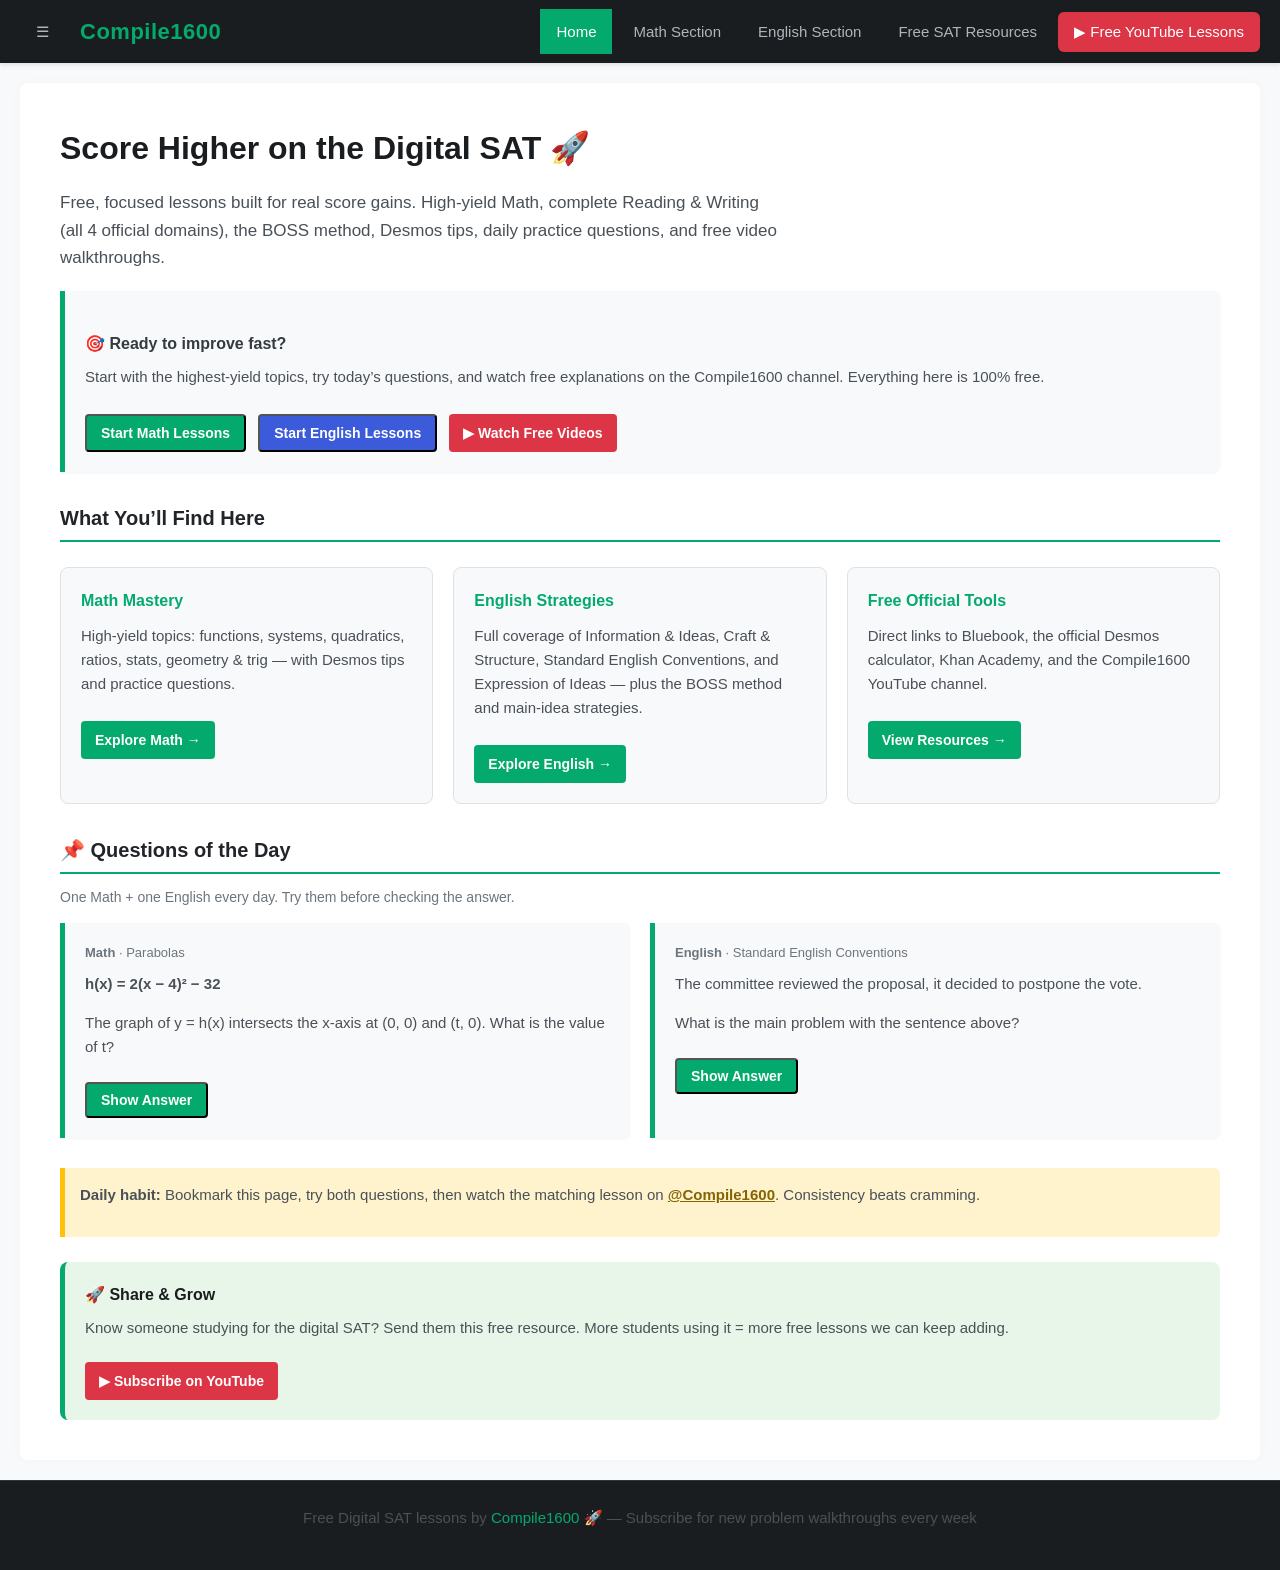
==== commit c6931145: "Update index.html" ====
--- a/index.html
+++ b/index.html
@@ -3,7 +3,7 @@
 <head>
     <meta charset="UTF-8">
     <meta name="viewport" content="width=device-width, initial-scale=1.0">
-    <title>Compile1600 | Free Digital SAT Math &amp; English Lessons</title>
+    <title>Compile1600 | Free Digital SAT Math + Reading &amp; Writing Lessons</title>
     <meta name="description" content="Free digital SAT prep by Compile1600: high-yield Math lessons, full Reading &amp; Writing coverage (Information &amp; Ideas, Craft &amp; Structure, Conventions, Expression of Ideas), BOSS method, Desmos tips, and free practice resources.">
     <meta name="theme-color" content="#04AA6D">
     <style>
@@ -157,13 +157,14 @@
 
             <div id="page-home" class="page-section active">
                 <h1>Score Higher on the Digital SAT 🚀</h1>
-                <p style="font-size:17px; max-width:720px;">Free, focused lessons built for real score gains. High-yield Math modules, complete Reading &amp; Writing coverage (all four official domains), the BOSS method, Desmos tips, and free video walkthroughs.</p>
+                <p style="font-size:17px; max-width:720px;">Free, focused lessons built for real score gains. High-yield Math, complete Reading &amp; Writing (all 4 official domains), the BOSS method, Desmos tips, daily practice questions, and free video walkthroughs.</p>
                 
                 <div class="w3-example">
                     <h3>🎯 Ready to improve fast?</h3>
-                    <p>Start with the highest-yield topics, practice with real-style questions, and watch free video explanations on the Compile1600 channel.</p>
+                    <p>Start with the highest-yield topics, try today’s questions, and watch free explanations on the Compile1600 channel. Everything here is 100% free.</p>
                     <div style="display:flex; flex-wrap:wrap; gap:12px; margin-top:12px;">
                         <button class="resource-btn" onclick="switchPage('math', 'functions')">Start Math Lessons</button>
+                        <button class="resource-btn" onclick="switchPage('english', 'info')" style="background:#3b5bdb;">Start English Lessons</button>
                         <a href="https://www.youtube.com/@Compile1600" target="_blank" class="resource-btn" style="background:#dc3545;">▶ Watch Free Videos</a>
                     </div>
                 </div>
@@ -187,22 +188,45 @@
                     </div>
                 </div>
 
-                <h2>📌 Question of the Day</h2>
-                <div class="w3-example" id="qotd-box">
-                    <p style="font-size:13px; color:#6c757d; margin-bottom:8px;">From the Compile1600 practice bank · Math</p>
-                    <p><strong>h(x) = 2(x − 4)² − 32</strong></p>
-                    <p>The quadratic function h is defined as shown. In the xy-plane, the graph of y = h(x) intersects the x-axis at the points (0, 0) and (t, 0), where t is a constant. What is the value of t?</p>
-                    
-                    <button class="resource-btn" onclick="toggleAnswer()" id="qotd-btn" style="margin-top:8px;">Show Answer</button>
-                    <div id="qotd-answer" style="display:none; margin-top:15px; padding-top:12px; border-top:1px solid #dee2e6;">
-                        <p><strong>Answer: t = 8</strong></p>
-                        <p style="font-size:14px;">Set h(x) = 0 → 2(x−4)² − 32 = 0 → (x−4)² = 16 → x−4 = ±4 → x = 8 or x = 0. So the other intercept is t = 8.</p>
-                        <p style="font-size:14px; margin-bottom:0;"><a href="#" onclick="switchPage('math', 'parabolas')" style="color:#04AA6D; font-weight:600;">Review Parabolas &amp; Vertex Form →</a></p>
+                <h2>📌 Questions of the Day</h2>
+                <p style="font-size:14px; color:#6c757d; margin-bottom:15px;">One Math + one English every day. Try them before checking the answer.</p>
+
+                <div class="resource-grid" style="margin-top:0;">
+                    <!-- Math QOTD -->
+                    <div class="w3-example" id="qotd-math" style="margin:0;">
+                        <p style="font-size:13px; color:#6c757d; margin-bottom:8px;"><strong>Math</strong> · Parabolas</p>
+                        <p><strong>h(x) = 2(x − 4)² − 32</strong></p>
+                        <p>The graph of y = h(x) intersects the x-axis at (0, 0) and (t, 0). What is the value of t?</p>
+                        <button class="resource-btn" onclick="toggleAnswer('math')" id="qotd-btn-math" style="margin-top:8px;">Show Answer</button>
+                        <div id="qotd-answer-math" style="display:none; margin-top:15px; padding-top:12px; border-top:1px solid #dee2e6;">
+                            <p><strong>Answer: t = 8</strong></p>
+                            <p style="font-size:14px;">Set h(x) = 0 → (x−4)² = 16 → x = 8 or x = 0.</p>
+                            <p style="font-size:14px; margin-bottom:0;"><a href="#" onclick="switchPage('math', 'parabolas')" style="color:#04AA6D; font-weight:600;">Review Parabolas →</a></p>
+                        </div>
+                    </div>
+
+                    <!-- English QOTD -->
+                    <div class="w3-example" id="qotd-english" style="margin:0;">
+                        <p style="font-size:13px; color:#6c757d; margin-bottom:8px;"><strong>English</strong> · Standard English Conventions</p>
+                        <p>The committee reviewed the proposal, it decided to postpone the vote.</p>
+                        <p>What is the main problem with the sentence above?</p>
+                        <button class="resource-btn" onclick="toggleAnswer('english')" id="qotd-btn-english" style="margin-top:8px;">Show Answer</button>
+                        <div id="qotd-answer-english" style="display:none; margin-top:15px; padding-top:12px; border-top:1px solid #dee2e6;">
+                            <p><strong>Answer: Comma splice (run-on)</strong></p>
+                            <p style="font-size:14px;">Two independent clauses are joined only by a comma. Fix with a period, semicolon, or comma + FANBOYS.</p>
+                            <p style="font-size:14px; margin-bottom:0;"><a href="#" onclick="switchPage('english', 'conventions')" style="color:#04AA6D; font-weight:600;">Review C-PIN &amp; Clauses →</a></p>
+                        </div>
                     </div>
                 </div>
 
                 <div class="w3-note" style="margin-top:30px;">
-                    <p><strong>Tip:</strong> Bookmark this page and subscribe to <a href="https://www.youtube.com/@Compile1600" target="_blank" style="color:#856404; font-weight:600;">@Compile1600</a> so you never miss new problem walkthroughs and score-boosting shortcuts.</p>
+                    <p><strong>Daily habit:</strong> Bookmark this page, try both questions, then watch the matching lesson on <a href="https://www.youtube.com/@Compile1600" target="_blank" style="color:#856404; font-weight:600;">@Compile1600</a>. Consistency beats cramming.</p>
+                </div>
+
+                <div style="margin-top:25px; padding:20px; background:#e8f5e9; border-radius:8px; border-left:5px solid #04AA6D;">
+                    <h3 style="margin-top:0; color:#1a1d20;">🚀 Share &amp; Grow</h3>
+                    <p style="margin-bottom:12px;">Know someone studying for the digital SAT? Send them this free resource. More students using it = more free lessons we can keep adding.</p>
+                    <a href="https://www.youtube.com/@Compile1600" target="_blank" class="resource-btn" style="background:#dc3545;">▶ Subscribe on YouTube</a>
                 </div>
             </div>
 
@@ -1108,10 +1132,10 @@
             }
         }
 
-        // Question of the Day answer toggle
-        function toggleAnswer() {
-            const answer = document.getElementById('qotd-answer');
-            const btn = document.getElementById('qotd-btn');
+        // Question of the Day answer toggle (supports math & english)
+        function toggleAnswer(section) {
+            const answer = document.getElementById('qotd-answer-' + section);
+            const btn = document.getElementById('qotd-btn-' + section);
             if (answer.style.display === 'none') {
                 answer.style.display = 'block';
                 btn.textContent = 'Hide Answer';
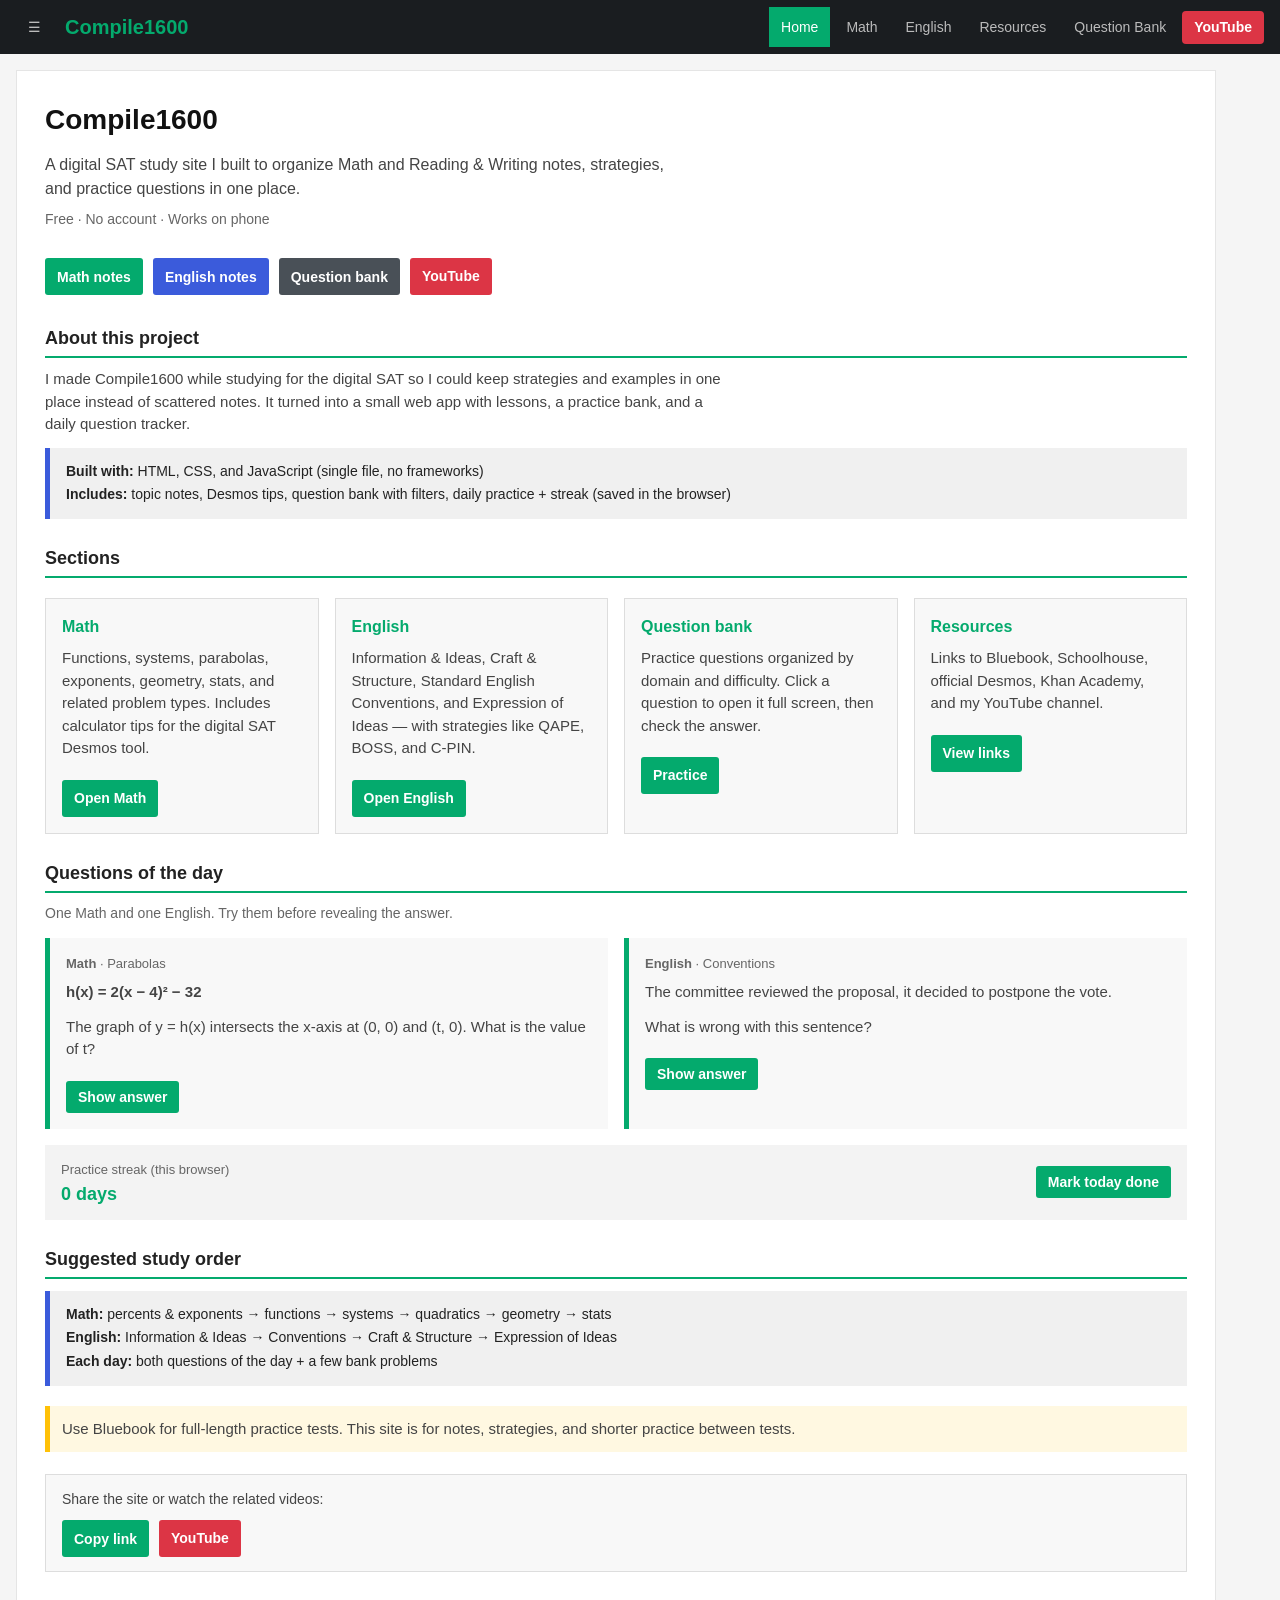
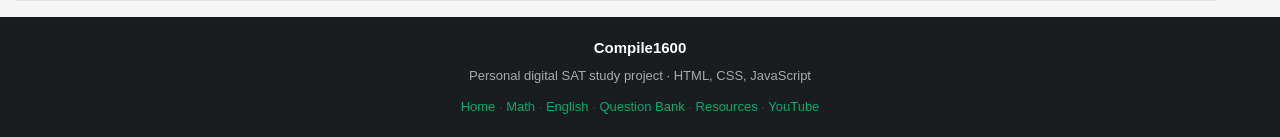
==== commit 3b1f615e: "Update index.html" ====
--- a/index.html
+++ b/index.html
@@ -3,122 +3,366 @@
 <head>
     <meta charset="UTF-8">
     <meta name="viewport" content="width=device-width, initial-scale=1.0">
-    <title>Compile1600 | Free Digital SAT Math + Reading &amp; Writing Lessons</title>
-    <meta name="description" content="Free digital SAT prep by Compile1600: high-yield Math lessons, full Reading &amp; Writing coverage (Information &amp; Ideas, Craft &amp; Structure, Conventions, Expression of Ideas), BOSS method, Desmos tips, and free practice resources.">
-    <meta name="theme-color" content="#04AA6D">
+    <title>Compile1600 | Digital SAT Notes &amp; Practice</title>
+    <meta name="description" content="Personal digital SAT study site with Math and Reading &amp; Writing notes, strategies, and practice questions.">
     <style>
+        /* reset-ish */
         * { box-sizing: border-box; margin: 0; padding: 0; }
-        body { font-family: 'Segoe UI', Tahoma, Geneva, Verdana, sans-serif; background-color: #f8f9fa; color: #212529; line-height: 1.6; }
-        
-        /* Top Navigation Bar */
-        .topnav { background-color: #1a1d20; overflow: hidden; white-space: nowrap; position: sticky; top: 0; z-index: 100; display: flex; align-items: center; justify-content: space-between; padding: 0 20px; box-shadow: 0 2px 4px rgba(0,0,0,0.1); }
-        .topnav .left-nav { display: flex; align-items: center; gap: 15px; }
-        .menu-toggle { background: none; border: none; color: #fff; font-size: 20px; cursor: pointer; padding: 14px 10px; }
-        .topnav .logo { color: #04AA6D; font-weight: bold; font-size: 22px; text-decoration: none; padding: 14px 0; letter-spacing: 0.5px; }
-        .topnav-links { display: flex; align-items: center; gap: 5px; }
-        .topnav a, .topnav button { display: block; color: #adb5bd; text-align: center; padding: 14px 16px; text-decoration: none; font-size: 15px; background: none; border: none; cursor: pointer; font-family: inherit; font-weight: 500; transition: color 0.2s, background 0.2s; }
-        .topnav a:hover, .topnav button:hover { color: white; background-color: rgba(255,255,255,0.05); }
-        .topnav .active { color: white; background-color: #04AA6D; }
-        .yt-btn { background-color: #dc3545 !important; color: white !important; font-weight: bold; border-radius: 6px; margin: 8px 0; padding: 8px 16px !important; transition: background-color 0.2s !important; }
+
+        body {
+            font-family: Arial, Helvetica, sans-serif;
+            background-color: #f5f5f5;
+            color: #222;
+            line-height: 1.5;
+        }
+
+        /* navbar */
+        .topnav {
+            background-color: #1a1d20;
+            position: sticky;
+            top: 0;
+            z-index: 100;
+            display: flex;
+            align-items: center;
+            justify-content: space-between;
+            padding: 0 16px;
+        }
+        .topnav .left-nav { display: flex; align-items: center; gap: 12px; }
+        .menu-toggle {
+            background: none;
+            border: none;
+            color: #fff;
+            font-size: 20px;
+            cursor: pointer;
+            padding: 12px 8px;
+        }
+        .topnav .logo {
+            color: #04AA6D;
+            font-weight: bold;
+            font-size: 20px;
+            text-decoration: none;
+            padding: 12px 0;
+        }
+        .topnav-links { display: flex; align-items: center; gap: 4px; flex-wrap: wrap; }
+        .topnav a, .topnav button {
+            display: block;
+            color: #bbb;
+            text-align: center;
+            padding: 12px 12px;
+            text-decoration: none;
+            font-size: 14px;
+            background: none;
+            border: none;
+            cursor: pointer;
+            font-family: inherit;
+        }
+        .topnav a:hover, .topnav button:hover { color: #fff; }
+        .topnav .active { color: #fff; background-color: #04AA6D; }
+        .yt-btn {
+            background-color: #dc3545 !important;
+            color: #fff !important;
+            font-weight: bold;
+            border-radius: 4px;
+            margin: 6px 0;
+            padding: 6px 12px !important;
+        }
         .yt-btn:hover { background-color: #bb2d3b !important; }
 
-        /* Layout Container */
-        .container { display: flex; min-height: calc(100vh - 60px); transition: all 0.3s ease; }
-
-        /* Sidebar */
-        .sidebar { width: 280px; background-color: #ffffff; height: calc(100vh - 60px); position: sticky; top: 60px; overflow-y: auto; padding: 20px 0; border-right: 1px solid #e9ecef; flex-shrink: 0; transition: transform 0.3s ease, width 0.3s ease; }
-        .sidebar.closed { transform: translateX(-280px); width: 0; padding: 0; overflow: hidden; border-right: none; }
-        .sidebar h2 { font-size: 12px; padding: 10px 20px; color: #6c757d; text-transform: uppercase; letter-spacing: 1.2px; font-weight: 700; }
-        .sidebar a { display: block; color: #495057; padding: 10px 20px; text-decoration: none; font-size: 14px; font-weight: 500; transition: background 0.2s, color 0.2s; border-left: 3px solid transparent; }
-        .sidebar a:hover { background-color: #f1f3f5; color: #04AA6D; border-left-color: #04AA6D; }
-
-        /* Main Content */
-        .main { flex: 1; padding: 40px; max-width: 1400px; background-color: #ffffff; box-shadow: 0 0 15px rgba(0,0,0,0.02); margin: 20px; border-radius: 8px; }
-        h1 { font-size: 32px; margin-bottom: 15px; color: #1a1d20; font-weight: 700; }
-        h2 { font-size: 20px; margin-top: 30px; margin-bottom: 12px; color: #212529; border-bottom: 2px solid #04AA6D; padding-bottom: 6px; font-weight: 600; }
-        h3 { font-size: 16px; margin-top: 20px; margin-bottom: 8px; color: #343a40; font-weight: 600; }
-        p { margin-bottom: 15px; font-size: 15px; color: #495057; }
-        ul { margin-left: 20px; margin-bottom: 15px; font-size: 15px; color: #495057; }
-        li { margin-bottom: 6px; }
-
-        /* Component Boxes */
-        .w3-example { background-color: #f8f9fa; border-left: 5px solid #04AA6D; padding: 20px; margin: 20px 0; border-radius: 0 6px 6px 0; box-shadow: 0 1px 3px rgba(0,0,0,0.05); }
-        .w3-note { background-color: #fff3cd; border-left: 5px solid #ffc107; padding: 15px; margin: 20px 0; border-radius: 0 6px 6px 0; color: #856404; }
-        .w3-code { background-color: #f1f3f5; padding: 15px 20px; border-left: 5px solid #3b5bdb; font-family: Consolas, Monaco, monospace; font-size: 14px; margin: 15px 0; border-radius: 0 6px 6px 0; overflow-x: auto; color: #212529; }
-        .desmos-box { background-color: #e3fafc; border-left: 5px solid #15aabf; padding: 20px; margin: 20px 0; border-radius: 0 6px 6px 0; box-shadow: 0 1px 3px rgba(0,0,0,0.05); }
-        
-        /* Clickable Images with smaller preview size */
-        .zoomable-img { max-width: 220px; height: auto; border-radius: 4px; border: 1px solid #ddd; padding: 4px; background: #fff; cursor: pointer; transition: transform 0.2s; }
-        .zoomable-img:hover { transform: scale(1.02); }
-
-        /* Fullscreen Modal Overlay */
-        #img-modal { display: none; position: fixed; z-index: 9999; top: 0; left: 0; width: 100%; height: 100%; background-color: rgba(0, 0, 0, 0.85); align-items: center; justify-content: center; flex-direction: column; padding: 20px; }
-        #img-modal img { max-width: 90%; max-height: 80vh; object-fit: contain; border-radius: 6px; box-shadow: 0 5px 25px rgba(0,0,0,0.5); background: #fff; padding: 10px; }
-        .modal-close-btn { margin-top: 20px; background-color: #dc3545; color: white; border: none; padding: 10px 24px; font-size: 16px; font-weight: bold; border-radius: 6px; cursor: pointer; transition: background 0.2s; }
-        .modal-close-btn:hover { background-color: #bb2d3b; }
-
-        /* Two-Column Layout for Notes (Left) and Videos/Desmos (Right) */
-        .content-layout { display: flex; gap: 30px; align-items: flex-start; margin-top: 20px; }
+        /* page layout */
+        .container { display: flex; min-height: calc(100vh - 50px); }
+
+        /* left sidebar */
+        .sidebar {
+            width: 260px;
+            background-color: #fff;
+            height: calc(100vh - 50px);
+            position: sticky;
+            top: 50px;
+            overflow-y: auto;
+            padding: 16px 0;
+            border-right: 1px solid #ddd;
+            flex-shrink: 0;
+        }
+        .sidebar.closed {
+            width: 0;
+            padding: 0;
+            overflow: hidden;
+            border-right: none;
+        }
+        .sidebar h2 {
+            font-size: 12px;
+            padding: 8px 16px;
+            color: #777;
+            text-transform: uppercase;
+        }
+        .sidebar a {
+            display: block;
+            color: #333;
+            padding: 8px 16px;
+            text-decoration: none;
+            font-size: 14px;
+        }
+        .sidebar a:hover { background-color: #f0f0f0; color: #04AA6D; }
+
+        /* main content area */
+        .main {
+            flex: 1;
+            padding: 28px;
+            max-width: 1200px;
+            background-color: #fff;
+            margin: 16px;
+            border: 1px solid #e5e5e5;
+        }
+        h1 { font-size: 28px; margin-bottom: 12px; color: #111; }
+        h2 {
+            font-size: 18px;
+            margin-top: 26px;
+            margin-bottom: 10px;
+            color: #222;
+            border-bottom: 2px solid #04AA6D;
+            padding-bottom: 4px;
+        }
+        h3 { font-size: 16px; margin-top: 18px; margin-bottom: 6px; color: #333; }
+        p { margin-bottom: 12px; font-size: 15px; color: #444; }
+        ul { margin-left: 20px; margin-bottom: 12px; font-size: 15px; color: #444; }
+        li { margin-bottom: 5px; }
+
+        /* example / note boxes (stole the idea from w3schools kinda) */
+        .w3-example {
+            background-color: #f8f8f8;
+            border-left: 5px solid #04AA6D;
+            padding: 16px;
+            margin: 16px 0;
+        }
+        .w3-note {
+            background-color: #fff8e1;
+            border-left: 5px solid #ffc107;
+            padding: 12px;
+            margin: 16px 0;
+            color: #856404;
+        }
+        .w3-code {
+            background-color: #f0f0f0;
+            padding: 12px 16px;
+            border-left: 5px solid #3b5bdb;
+            font-family: Consolas, monospace;
+            font-size: 14px;
+            margin: 12px 0;
+            overflow-x: auto;
+        }
+        .desmos-box {
+            background-color: #e8f7f9;
+            border-left: 5px solid #15aabf;
+            padding: 16px;
+            margin: 16px 0;
+        }
+
+        /* click to zoom images */
+        .zoomable-img {
+            max-width: 220px;
+            height: auto;
+            border: 1px solid #ccc;
+            padding: 3px;
+            background: #fff;
+            cursor: pointer;
+        }
+
+        /* image modal */
+        #img-modal {
+            display: none;
+            position: fixed;
+            z-index: 9999;
+            top: 0; left: 0;
+            width: 100%; height: 100%;
+            background-color: rgba(0,0,0,0.8);
+            align-items: center;
+            justify-content: center;
+            flex-direction: column;
+            padding: 20px;
+        }
+        #img-modal img {
+            max-width: 90%;
+            max-height: 80vh;
+            background: #fff;
+            padding: 8px;
+        }
+        .modal-close-btn {
+            margin-top: 16px;
+            background-color: #dc3545;
+            color: white;
+            border: none;
+            padding: 10px 20px;
+            font-size: 15px;
+            cursor: pointer;
+        }
+
+        /* question popup */
+        #q-modal {
+            display: none;
+            position: fixed;
+            z-index: 9999;
+            top: 0; left: 0;
+            width: 100%; height: 100%;
+            background: rgba(0,0,0,0.85);
+            align-items: center;
+            justify-content: center;
+            padding: 20px;
+            overflow-y: auto;
+        }
+        #q-modal-inner {
+            background: #fff;
+            max-width: 700px;
+            width: 100%;
+            padding: 24px;
+            position: relative;
+            max-height: 90vh;
+            overflow-y: auto;
+        }
+        #q-modal-inner .q-modal-close {
+            position: absolute;
+            top: 8px;
+            right: 12px;
+            background: none;
+            border: none;
+            font-size: 26px;
+            color: #888;
+            cursor: pointer;
+        }
+        .bank-q { cursor: pointer; }
+        .bank-q:hover { border-color: #04AA6D !important; }
+
+        /* two columns on lesson pages */
+        .content-layout { display: flex; gap: 24px; align-items: flex-start; margin-top: 16px; }
         .notes-column { flex: 1.2; min-width: 0; }
-        .videos-column { flex: 0.9; min-width: 320px; position: sticky; top: 80px; background: #fdfdfe; padding: 20px; border: 1px solid #e9ecef; border-radius: 8px; box-shadow: 0 2px 8px rgba(0,0,0,0.03); }
-
-        /* Video Box Layout */
-        .video-box { background: #f8f9fa; padding: 15px; border: 1px solid #dee2e6; border-radius: 8px; margin-bottom: 20px; box-shadow: 0 1px 3px rgba(0,0,0,0.02); }
-        .video-box h4 { font-size: 15px; margin-bottom: 10px; color: #343a40; font-weight: 600; }
-        .video-placeholder { background: #e9ecef; border-radius: 6px; padding: 40px 20px; text-align: center; color: #6c757d; font-size: 14px; }
-        .video-placeholder strong { display: block; margin-bottom: 6px; color: #495057; }
-
-        /* Resource Cards Grid */
-        .resource-grid { display: grid; grid-template-columns: repeat(auto-fit, minmax(280px, 1fr)); gap: 20px; margin-top: 25px; }
-        .resource-card { background: #f8f9fa; border: 1px solid #dee2e6; border-radius: 8px; padding: 20px; transition: transform 0.2s, box-shadow 0.2s; }
-        .resource-card:hover { transform: translateY(-3px); box-shadow: 0 4px 12px rgba(0,0,0,0.08); }
-        .resource-card h3 { color: #04AA6D; margin-top: 0; margin-bottom: 10px; }
-        .resource-btn { display: inline-block; background-color: #04AA6D; color: white; padding: 8px 14px; border-radius: 4px; text-decoration: none; font-size: 14px; font-weight: 600; margin-top: 10px; transition: background 0.2s; }
+        .videos-column {
+            flex: 0.9;
+            min-width: 280px;
+            position: sticky;
+            top: 70px;
+            background: #fafafa;
+            padding: 16px;
+            border: 1px solid #e0e0e0;
+        }
+
+        .video-box {
+            background: #f7f7f7;
+            padding: 12px;
+            border: 1px solid #ddd;
+            margin-bottom: 16px;
+        }
+        .video-box h4 { font-size: 14px; margin-bottom: 8px; color: #333; }
+        .video-placeholder {
+            background: #e8e8e8;
+            padding: 30px 16px;
+            text-align: center;
+            color: #666;
+            font-size: 14px;
+        }
+        .video-placeholder strong { display: block; margin-bottom: 4px; color: #444; }
+
+        /* cards on home / resources */
+        .resource-grid {
+            display: grid;
+            grid-template-columns: repeat(auto-fit, minmax(260px, 1fr));
+            gap: 16px;
+            margin-top: 20px;
+        }
+        .resource-card {
+            background: #f8f8f8;
+            border: 1px solid #ddd;
+            padding: 16px;
+        }
+        .resource-card h3 { color: #04AA6D; margin-top: 0; margin-bottom: 8px; }
+        .resource-btn {
+            display: inline-block;
+            background-color: #04AA6D;
+            color: white;
+            padding: 8px 12px;
+            border-radius: 3px;
+            text-decoration: none;
+            font-size: 14px;
+            font-weight: bold;
+            margin-top: 8px;
+            border: none;
+            cursor: pointer;
+            font-family: inherit;
+        }
         .resource-btn:hover { background-color: #038e5b; color: white; }
 
-        /* Utility */
+        /* show/hide pages */
         .page-section { display: none; }
         .page-section.active { display: block; }
         .sub-section { display: none; }
         .sub-section.active { display: block; }
         
-        /* Footer */
-        footer { background-color: #1a1d20; color: #adb5bd; text-align: center; padding: 25px; font-size: 14px; border-top: 1px solid #2f353a; }
-        footer a { color: #04AA6D; text-decoration: none; font-weight: 500; }
+        footer {
+            background-color: #1a1d20;
+            color: #aaa;
+            text-align: center;
+            padding: 20px;
+            font-size: 13px;
+        }
+        footer a { color: #04AA6D; text-decoration: none; }
         footer a:hover { text-decoration: underline; }
 
-        /* Responsive */
+        .sidebar a.active-link {
+            background-color: #e8f5e9;
+            color: #04AA6D;
+            font-weight: bold;
+        }
+        .bank-empty {
+            display: none;
+            text-align: center;
+            padding: 30px 16px;
+            color: #777;
+            background: #f5f5f5;
+            margin-top: 12px;
+        }
+
+        /* phone / small screens */
         @media screen and (max-width: 1024px) {
             .content-layout { flex-direction: column; }
             .videos-column { position: relative; top: 0; width: 100%; min-width: 0; }
         }
         @media screen and (max-width: 768px) {
             .container { flex-direction: column; }
-            .sidebar { width: 100%; height: auto; position: relative; top: 0; transform: none !important; }
+            .sidebar { width: 100%; height: auto; position: relative; top: 0; }
             .sidebar.closed { display: none; }
-            .topnav { flex-wrap: wrap; }
-            .main { margin: 10px; padding: 20px; }
+            .topnav { overflow-x: auto; }
+            .main { margin: 8px; padding: 16px; }
+            h1 { font-size: 24px; }
         }
     </style>
 </head>
 <body>
-
+<!-- Compile1600: personal digital SAT study site (HTML/CSS/JS) -->
+
+    <!-- popups -->
     <div id="img-modal" onclick="closeModal(event)">
-        <img id="modal-img-content" src="" alt="Zoomed view">
-        <button class="modal-close-btn" onclick="closeModal(event, true)">Exit Full Screen ✕</button>
+        <img id="modal-img-content" src="" alt="zoomed">
+        <button class="modal-close-btn" onclick="closeModal(event, true)">close</button>
     </div>
 
+    <div id="q-modal" onclick="closeQModal(event)">
+        <div id="q-modal-inner" onclick="event.stopPropagation()">
+            <button class="q-modal-close" onclick="closeQModal(event, true)">&times;</button>
+            <div id="q-modal-body"></div>
+        </div>
+    </div>
+
+    <!-- top nav -->
     <div class="topnav">
         <div class="left-nav">
-            <button class="menu-toggle" onclick="toggleSidebar()" title="Toggle Sidebar">☰</button>
-            <a href="#" class="logo" onclick="switchPage('home')">Compile1600</a>
+            <button class="menu-toggle" onclick="toggleSidebar()">☰</button>
+            <a href="#" class="logo" onclick="switchPage('home'); return false;">Compile1600</a>
         </div>
         <div class="topnav-links">
             <button onclick="switchPage('home')" id="nav-page-home" class="active">Home</button>
-            <button onclick="switchPage('math', 'functions')" id="nav-page-math">Math Section</button>
-            <button onclick="switchPage('english', 'info')" id="nav-page-english">English Section</button>
-            <button onclick="switchPage('resources')" id="nav-page-resources">Free SAT Resources</button>
-            <a href="https://www.youtube.com/@Compile1600" target="_blank" class="yt-btn">▶ Free YouTube Lessons</a>
+            <button onclick="switchPage('math', 'functions')" id="nav-page-math">Math</button>
+            <button onclick="switchPage('english', 'info')" id="nav-page-english">English</button>
+            <button onclick="switchPage('resources')" id="nav-page-resources">Resources</button>
+            <button onclick="switchPage('bank')" id="nav-page-bank">Question Bank</button>
+            <a href="https://www.youtube.com/@Compile1600" target="_blank" class="yt-btn">YouTube</a>
         </div>
     </div>
 
@@ -126,113 +370,138 @@
         <div class="sidebar" id="main-sidebar">
             <div id="sidebar-math" class="sub-section active">
                 <h2>Algebra</h2>
-                <a href="#functions" onclick="switchSubTab('math', 'functions')">Functions</a>
-                <a href="#systems" onclick="switchSubTab('math', 'systems')">Systems of Equations</a>
-                <a href="#inequalities" onclick="switchSubTab('math', 'inequalities')">Linear Inequalities</a>
+                <a href="#functions" onclick="switchSubTab('math', 'functions'); return false;">Functions</a>
+                <a href="#systems" onclick="switchSubTab('math', 'systems'); return false;">Systems of Equations</a>
+                <a href="#inequalities" onclick="switchSubTab('math', 'inequalities'); return false;">Linear Inequalities</a>
                 
                 <h2>Advanced Math</h2>
-                <a href="#parabolas" onclick="switchSubTab('math', 'parabolas')">Parabolas &amp; Quadratics</a>
-                <a href="#exponents" onclick="switchSubTab('math', 'exponents')">Exponents &amp; Radicals</a>
-                <a href="#polynomials" onclick="switchSubTab('math', 'polynomials')">Polynomials &amp; Non-linear</a>
+                <a href="#parabolas" onclick="switchSubTab('math', 'parabolas'); return false;">Parabolas &amp; Quadratics</a>
+                <a href="#exponents" onclick="switchSubTab('math', 'exponents'); return false;">Exponents &amp; Radicals</a>
+                <a href="#polynomials" onclick="switchSubTab('math', 'polynomials'); return false;">Polynomials &amp; Non-linear</a>
 
                 <h2>Problem-Solving &amp; Data</h2>
-                <a href="#ratios" onclick="switchSubTab('math', 'ratios')">Ratios, Rates &amp; Proportions</a>
-                <a href="#stats" onclick="switchSubTab('math', 'stats')">Statistics &amp; Probability</a>
+                <a href="#ratios" onclick="switchSubTab('math', 'ratios'); return false;">Ratios, Rates &amp; Proportions</a>
+                <a href="#stats" onclick="switchSubTab('math', 'stats'); return false;">Statistics &amp; Probability</a>
 
                 <h2>Geometry &amp; Trigonometry</h2>
-                <a href="#geometry" onclick="switchSubTab('math', 'geometry')">Lines, Angles &amp; Triangles</a>
-                <a href="#trig" onclick="switchSubTab('math', 'trig')">Circles &amp; Trigonometry</a>
+                <a href="#geometry" onclick="switchSubTab('math', 'geometry'); return false;">Lines, Angles &amp; Triangles</a>
+                <a href="#trig" onclick="switchSubTab('math', 'trig'); return false;">Circles &amp; Trigonometry</a>
             </div>
 
             <div id="sidebar-english" class="sub-section">
                 <h2>Reading &amp; Writing</h2>
-                <a href="#info" onclick="switchSubTab('english', 'info')">Information &amp; Ideas</a>
-                <a href="#craft" onclick="switchSubTab('english', 'craft')">Craft &amp; Structure</a>
-                <a href="#conventions" onclick="switchSubTab('english', 'conventions')">Standard English Conventions</a>
-                <a href="#expression" onclick="switchSubTab('english', 'expression')">Expression of Ideas</a>
+                <a href="#info" onclick="switchSubTab('english', 'info'); return false;">Information &amp; Ideas</a>
+                <a href="#craft" onclick="switchSubTab('english', 'craft'); return false;">Craft &amp; Structure</a>
+                <a href="#conventions" onclick="switchSubTab('english', 'conventions'); return false;">Standard English Conventions</a>
+                <a href="#expression" onclick="switchSubTab('english', 'expression'); return false;">Expression of Ideas</a>
             </div>
         </div>
 
         <div class="main">
 
             <div id="page-home" class="page-section active">
-                <h1>Score Higher on the Digital SAT 🚀</h1>
-                <p style="font-size:17px; max-width:720px;">Free, focused lessons built for real score gains. High-yield Math, complete Reading &amp; Writing (all 4 official domains), the BOSS method, Desmos tips, daily practice questions, and free video walkthroughs.</p>
-                
-                <div class="w3-example">
-                    <h3>🎯 Ready to improve fast?</h3>
-                    <p>Start with the highest-yield topics, try today’s questions, and watch free explanations on the Compile1600 channel. Everything here is 100% free.</p>
-                    <div style="display:flex; flex-wrap:wrap; gap:12px; margin-top:12px;">
-                        <button class="resource-btn" onclick="switchPage('math', 'functions')">Start Math Lessons</button>
-                        <button class="resource-btn" onclick="switchPage('english', 'info')" style="background:#3b5bdb;">Start English Lessons</button>
-                        <a href="https://www.youtube.com/@Compile1600" target="_blank" class="resource-btn" style="background:#dc3545;">▶ Watch Free Videos</a>
-                    </div>
-                </div>
-
-                <h2>What You’ll Find Here</h2>
+                <h1>Compile1600</h1>
+                <p style="font-size:16px; max-width:640px; margin-bottom:8px;">A digital SAT study site I built to organize Math and Reading &amp; Writing notes, strategies, and practice questions in one place.</p>
+                <p style="font-size:14px; color:#666; margin-bottom:20px;">Free · No account · Works on phone</p>
+
+                <div style="display:flex; flex-wrap:wrap; gap:10px; margin-bottom:30px;">
+                    <button class="resource-btn" onclick="switchPage('math', 'functions')">Math notes</button>
+                    <button class="resource-btn" onclick="switchPage('english', 'info')" style="background:#3b5bdb;">English notes</button>
+                    <button class="resource-btn" onclick="switchPage('bank')" style="background:#495057;">Question bank</button>
+                    <a href="https://www.youtube.com/@Compile1600" target="_blank" class="resource-btn" style="background:#dc3545;">YouTube</a>
+                </div>
+
+                <h2>About this project</h2>
+                <p style="max-width:680px;">I made Compile1600 while studying for the digital SAT so I could keep strategies and examples in one place instead of scattered notes. It turned into a small web app with lessons, a practice bank, and a daily question tracker.</p>
+                <div class="w3-code" style="font-family:inherit; line-height:1.7;">
+                    <strong>Built with:</strong> HTML, CSS, and JavaScript (single file, no frameworks)<br>
+                    <strong>Includes:</strong> topic notes, Desmos tips, question bank with filters, daily practice + streak (saved in the browser)
+                </div>
+
+                <h2>Sections</h2>
                 <div class="resource-grid">
                     <div class="resource-card">
-                        <h3>Math Mastery</h3>
-                        <p>High-yield topics: functions, systems, quadratics, ratios, stats, geometry &amp; trig — with Desmos tips and practice questions.</p>
-                        <a href="#" class="resource-btn" onclick="switchPage('math', 'functions')">Explore Math →</a>
+                        <h3>Math</h3>
+                        <p>Functions, systems, parabolas, exponents, geometry, stats, and related problem types. Includes calculator tips for the digital SAT Desmos tool.</p>
+                        <a href="#" class="resource-btn" onclick="switchPage('math', 'functions'); return false;">Open Math</a>
                     </div>
                     <div class="resource-card">
-                        <h3>English Strategies</h3>
-                        <p>Full coverage of Information &amp; Ideas, Craft &amp; Structure, Standard English Conventions, and Expression of Ideas — plus the BOSS method and main-idea strategies.</p>
-                        <a href="#" class="resource-btn" onclick="switchPage('english', 'info')">Explore English →</a>
+                        <h3>English</h3>
+                        <p>Information &amp; Ideas, Craft &amp; Structure, Standard English Conventions, and Expression of Ideas — with strategies like QAPE, BOSS, and C-PIN.</p>
+                        <a href="#" class="resource-btn" onclick="switchPage('english', 'info'); return false;">Open English</a>
                     </div>
                     <div class="resource-card">
-                        <h3>Free Official Tools</h3>
-                        <p>Direct links to Bluebook, the official Desmos calculator, Khan Academy, and the Compile1600 YouTube channel.</p>
-                        <a href="#" class="resource-btn" onclick="switchPage('resources')">View Resources →</a>
-                    </div>
-                </div>
-
-                <h2>📌 Questions of the Day</h2>
-                <p style="font-size:14px; color:#6c757d; margin-bottom:15px;">One Math + one English every day. Try them before checking the answer.</p>
+                        <h3>Question bank</h3>
+                        <p>Practice questions organized by domain and difficulty. Click a question to open it full screen, then check the answer.</p>
+                        <a href="#" class="resource-btn" onclick="switchPage('bank'); return false;">Practice</a>
+                    </div>
+                    <div class="resource-card">
+                        <h3>Resources</h3>
+                        <p>Links to Bluebook, Schoolhouse, official Desmos, Khan Academy, and my YouTube channel.</p>
+                        <a href="#" class="resource-btn" onclick="switchPage('resources'); return false;">View links</a>
+                    </div>
+                </div>
+
+                <h2>Questions of the day</h2>
+                <p style="font-size:14px; color:#666; margin-bottom:14px;">One Math and one English. Try them before revealing the answer.</p>
 
                 <div class="resource-grid" style="margin-top:0;">
-                    <!-- Math QOTD -->
                     <div class="w3-example" id="qotd-math" style="margin:0;">
-                        <p style="font-size:13px; color:#6c757d; margin-bottom:8px;"><strong>Math</strong> · Parabolas</p>
+                        <p style="font-size:13px; color:#666; margin-bottom:8px;"><strong>Math</strong> · Parabolas</p>
                         <p><strong>h(x) = 2(x − 4)² − 32</strong></p>
                         <p>The graph of y = h(x) intersects the x-axis at (0, 0) and (t, 0). What is the value of t?</p>
-                        <button class="resource-btn" onclick="toggleAnswer('math')" id="qotd-btn-math" style="margin-top:8px;">Show Answer</button>
-                        <div id="qotd-answer-math" style="display:none; margin-top:15px; padding-top:12px; border-top:1px solid #dee2e6;">
+                        <button class="resource-btn" onclick="toggleAnswer('math')" id="qotd-btn-math" style="margin-top:8px;">Show answer</button>
+                        <div id="qotd-answer-math" style="display:none; margin-top:14px; padding-top:12px; border-top:1px solid #ddd;">
                             <p><strong>Answer: t = 8</strong></p>
                             <p style="font-size:14px;">Set h(x) = 0 → (x−4)² = 16 → x = 8 or x = 0.</p>
-                            <p style="font-size:14px; margin-bottom:0;"><a href="#" onclick="switchPage('math', 'parabolas')" style="color:#04AA6D; font-weight:600;">Review Parabolas →</a></p>
-                        </div>
-                    </div>
-
-                    <!-- English QOTD -->
+                            <p style="font-size:14px; margin-bottom:0;"><a href="#" onclick="switchPage('math', 'parabolas'); return false;" style="color:#04AA6D; font-weight:600;">Parabolas notes →</a></p>
+                        </div>
+                    </div>
                     <div class="w3-example" id="qotd-english" style="margin:0;">
-                        <p style="font-size:13px; color:#6c757d; margin-bottom:8px;"><strong>English</strong> · Standard English Conventions</p>
+                        <p style="font-size:13px; color:#666; margin-bottom:8px;"><strong>English</strong> · Conventions</p>
                         <p>The committee reviewed the proposal, it decided to postpone the vote.</p>
-                        <p>What is the main problem with the sentence above?</p>
-                        <button class="resource-btn" onclick="toggleAnswer('english')" id="qotd-btn-english" style="margin-top:8px;">Show Answer</button>
-                        <div id="qotd-answer-english" style="display:none; margin-top:15px; padding-top:12px; border-top:1px solid #dee2e6;">
-                            <p><strong>Answer: Comma splice (run-on)</strong></p>
-                            <p style="font-size:14px;">Two independent clauses are joined only by a comma. Fix with a period, semicolon, or comma + FANBOYS.</p>
-                            <p style="font-size:14px; margin-bottom:0;"><a href="#" onclick="switchPage('english', 'conventions')" style="color:#04AA6D; font-weight:600;">Review C-PIN &amp; Clauses →</a></p>
-                        </div>
-                    </div>
-                </div>
-
-                <div class="w3-note" style="margin-top:30px;">
-                    <p><strong>Daily habit:</strong> Bookmark this page, try both questions, then watch the matching lesson on <a href="https://www.youtube.com/@Compile1600" target="_blank" style="color:#856404; font-weight:600;">@Compile1600</a>. Consistency beats cramming.</p>
-                </div>
-
-                <div style="margin-top:25px; padding:20px; background:#e8f5e9; border-radius:8px; border-left:5px solid #04AA6D;">
-                    <h3 style="margin-top:0; color:#1a1d20;">🚀 Share &amp; Grow</h3>
-                    <p style="margin-bottom:12px;">Know someone studying for the digital SAT? Send them this free resource. More students using it = more free lessons we can keep adding.</p>
-                    <a href="https://www.youtube.com/@Compile1600" target="_blank" class="resource-btn" style="background:#dc3545;">▶ Subscribe on YouTube</a>
+                        <p>What is wrong with this sentence?</p>
+                        <button class="resource-btn" onclick="toggleAnswer('english')" id="qotd-btn-english" style="margin-top:8px;">Show answer</button>
+                        <div id="qotd-answer-english" style="display:none; margin-top:14px; padding-top:12px; border-top:1px solid #ddd;">
+                            <p><strong>Answer: Comma splice</strong></p>
+                            <p style="font-size:14px;">Two independent clauses joined only by a comma. Fix with a period, semicolon, or comma + FANBOYS.</p>
+                            <p style="font-size:14px; margin-bottom:0;"><a href="#" onclick="switchPage('english', 'conventions'); return false;" style="color:#04AA6D; font-weight:600;">Conventions notes →</a></p>
+                        </div>
+                    </div>
+                </div>
+
+                <div style="margin-top:16px; padding:12px 16px; background:#f3f3f3; display:flex; flex-wrap:wrap; gap:12px; align-items:center; justify-content:space-between;">
+                    <div>
+                        <span style="font-size:13px; color:#666;">Practice streak (this browser)</span><br>
+                        <strong id="streak-display" style="font-size:18px; color:#04AA6D;">0 days</strong>
+                    </div>
+                    <button class="resource-btn" onclick="markTodayDone()" style="margin:0;">Mark today done</button>
+                </div>
+
+                <h2>Suggested study order</h2>
+                <div class="w3-code" style="font-family:inherit; line-height:1.7;">
+                    <strong>Math:</strong> percents &amp; exponents → functions → systems → quadratics → geometry → stats<br>
+                    <strong>English:</strong> Information &amp; Ideas → Conventions → Craft &amp; Structure → Expression of Ideas<br>
+                    <strong>Each day:</strong> both questions of the day + a few bank problems
+                </div>
+
+                <div class="w3-note" style="margin-top:20px;">
+                    <p style="margin-bottom:0;">Use Bluebook for full-length practice tests. This site is for notes, strategies, and shorter practice between tests.</p>
+                </div>
+
+                <div style="margin-top:22px; padding:14px 16px; background:#f8f8f8; border:1px solid #ddd;">
+                    <p style="margin-bottom:10px; font-size:14px;">Share the site or watch the related videos:</p>
+                    <div style="display:flex; flex-wrap:wrap; gap:10px;">
+                        <button class="resource-btn" onclick="copySiteLink()" style="margin:0;">Copy link</button>
+                        <a href="https://www.youtube.com/@Compile1600" target="_blank" class="resource-btn" style="background:#dc3545; margin:0;">YouTube</a>
+                    </div>
+                    <p id="copy-feedback" style="display:none; margin:10px 0 0; font-size:13px; color:#04AA6D;">Link copied.</p>
                 </div>
             </div>
 
             <div id="page-resources" class="page-section">
-                <h1>Free SAT Resources 📚</h1>
-                <p>Curated official tools, free tutoring, and study aids so you can prepare efficiently without spending money.</p>
+                <h1>Free SAT resources</h1>
+                <p>Official tools and free stuff worth using.</p>
                 
                 <div class="resource-grid">
                     <div class="resource-card">
@@ -263,11 +532,400 @@
                 </div>
             </div>
 
+            <!-- QUESTION BANK -->
+
+            <!-- QUESTION BANK -->
+            <div id="page-bank" class="page-section">
+                <h1>Question Bank</h1>
+                <p style="max-width:720px; color:#495057;">Practice by domain and difficulty. Click a question to open it full screen.</p>
+
+                <div style="margin:18px 0 6px;">
+                    <span style="font-size:12px; font-weight:600; color:#868e96; letter-spacing:0.4px;">DOMAIN</span>
+                </div>
+                <div id="bank-domain-filters" style="display:flex; flex-wrap:wrap; gap:8px; margin-bottom:8px;">
+                    <button class="resource-btn bank-filter" data-filter="all" onclick="filterBank('all', this)" style="padding:8px 14px; font-size:13px; background:#04AA6D;">All domains</button>
+                    <button class="resource-btn bank-filter" data-filter="alg" onclick="filterBank('alg', this)" style="padding:8px 14px; font-size:13px; background:#495057;">Algebra</button>
+                    <button class="resource-btn bank-filter" data-filter="adv" onclick="filterBank('adv', this)" style="padding:8px 14px; font-size:13px; background:#495057;">Advanced Math</button>
+                    <button class="resource-btn bank-filter" data-filter="psd" onclick="filterBank('psd', this)" style="padding:8px 14px; font-size:13px; background:#495057;">Problem-Solving and Data Analysis</button>
+                    <button class="resource-btn bank-filter" data-filter="geo" onclick="filterBank('geo', this)" style="padding:8px 14px; font-size:13px; background:#495057;">Geometry and Trigonometry</button>
+                </div>
+                <div style="margin:14px 0 18px; display:flex; flex-wrap:wrap; gap:8px; align-items:center;">
+                    <span style="font-size:12px; font-weight:600; color:#868e96; letter-spacing:0.4px;">DIFFICULTY</span>
+                    <button class="resource-btn diff-filter" data-diff="all" onclick="filterDiff('all', this)" style="padding:6px 12px; font-size:12px; background:#04AA6D;">All</button>
+                    <button class="resource-btn diff-filter" data-diff="E" onclick="filterDiff('E', this)" style="padding:6px 12px; font-size:12px; background:#495057;">Easy</button>
+                    <button class="resource-btn diff-filter" data-diff="M" onclick="filterDiff('M', this)" style="padding:6px 12px; font-size:12px; background:#495057;">Medium</button>
+                    <button class="resource-btn diff-filter" data-diff="H" onclick="filterDiff('H', this)" style="padding:6px 12px; font-size:12px; background:#495057;">Hard</button>
+                    <span id="bank-count" style="margin-left:auto; font-size:13px; color:#6c757d;"></span>
+                </div>
+                <p style="font-size:13px; color:#868e96; margin:0 0 16px;">Click any question to open it full screen.</p>
+                <div id="bank-empty" class="bank-empty">No questions match these filters. Try All domains or All difficulty.</div>
+
+
+                <!-- Geometry & Trig -->
+                <div class="bank-q" onclick="openQModal(this)" data-domain="geo" data-diff="M" style="background:#fff; border:1px solid #dee2e6; border-radius:8px; padding:20px; margin-bottom:14px; box-shadow:0 1px 3px rgba(0,0,0,0.04);">
+                    <div style="display:flex; flex-wrap:wrap; gap:8px; margin-bottom:10px; align-items:center;">
+                        <span style="font-size:11px; background:#e9ecef; color:#495057; padding:3px 8px; border-radius:4px; font-weight:600;">Geometry and Trigonometry</span>
+                        <span style="font-size:11px; background:#fff3cd; color:#856404; padding:3px 8px; border-radius:4px;">Medium</span>
+                        <span style="font-size:11px; color:#adb5bd;">Lines, angles, and triangles</span>
+                    </div>
+                    <p style="margin-bottom:12px;">Points Q, R, S, and T lie on line segment PV. Line segment RU intersects SX at W. Measure of ∠SQX is 48°, ∠SXQ is 86°, ∠SWU is 85°, and ∠VTU is 162°. What is the measure, in degrees, of ∠TUR?</p>
+                    <p style="font-size:13px; color:#6c757d; margin-bottom:10px;">Student-produced response (enter a number)</p>
+                    <button class="resource-btn" onclick="event.stopPropagation(); toggleBank(this)" style="padding:6px 14px; font-size:13px;">Show correct answer</button>
+                    <div class="bank-ans" style="display:none; margin-top:14px; padding:14px; background:#f8f9fa; border-radius:6px;">
+                        <p style="margin-bottom:6px;"><strong>Correct Answer: 17</strong></p>
+                        <p style="font-size:14px; margin-bottom:0; color:#495057;">Use triangle angle sum in △SQX, vertical angles at W, and the straight line at T to find ∠TUR = 17°.</p>
+                    
+                        <div style="margin-top:14px; padding:14px; background:#f1f3f5; border-radius:6px; border:1px dashed #ced4da; text-align:center;">
+                            <p style="margin:0 0 6px; font-size:13px; font-weight:600; color:#495057;">▶ Video walkthrough</p>
+                            <p style="margin:0; font-size:13px; color:#868e96;">Coming soon — solution video not uploaded yet</p>
+                            <a href="https://www.youtube.com/@Compile1600" target="_blank" style="display:inline-block; margin-top:8px; font-size:13px; color:#04AA6D; font-weight:600;">Compile1600 on YouTube →</a>
+                        </div>
+                    </div>
+                </div>
+
+                <div class="bank-q" onclick="openQModal(this)" data-domain="geo" data-diff="E" style="background:#fff; border:1px solid #dee2e6; border-radius:8px; padding:20px; margin-bottom:14px; box-shadow:0 1px 3px rgba(0,0,0,0.04);">
+                    <div style="display:flex; flex-wrap:wrap; gap:8px; margin-bottom:10px; align-items:center;">
+                        <span style="font-size:11px; background:#e9ecef; color:#495057; padding:3px 8px; border-radius:4px; font-weight:600;">Geometry and Trigonometry</span>
+                        <span style="font-size:11px; background:#d4edda; color:#155724; padding:3px 8px; border-radius:4px;">Easy</span>
+                        <span style="font-size:11px; color:#adb5bd;">Lines, angles, and triangles</span>
+                    </div>
+                    <p style="margin-bottom:12px;">Intersecting lines r, s, and t are shown. One angle measures 100° and another measures 25°. What is the value of x?</p>
+                    <p style="font-size:13px; color:#6c757d; margin-bottom:10px;">Student-produced response (enter a number)</p>
+                    <button class="resource-btn" onclick="event.stopPropagation(); toggleBank(this)" style="padding:6px 14px; font-size:13px;">Show correct answer</button>
+                    <div class="bank-ans" style="display:none; margin-top:14px; padding:14px; background:#f8f9fa; border-radius:6px;">
+                        <p style="margin-bottom:6px;"><strong>Correct Answer: 55</strong></p>
+                        <p style="font-size:14px; margin-bottom:0; color:#495057;">Linear pair with 100° gives 80°. Then x + 25 = 80, so x = 55.</p>
+                    
+                        <div style="margin-top:14px; padding:14px; background:#f1f3f5; border-radius:6px; border:1px dashed #ced4da; text-align:center;">
+                            <p style="margin:0 0 6px; font-size:13px; font-weight:600; color:#495057;">▶ Video walkthrough</p>
+                            <p style="margin:0; font-size:13px; color:#868e96;">Coming soon — solution video not uploaded yet</p>
+                            <a href="https://www.youtube.com/@Compile1600" target="_blank" style="display:inline-block; margin-top:8px; font-size:13px; color:#04AA6D; font-weight:600;">Compile1600 on YouTube →</a>
+                        </div>
+                    </div>
+                </div>
+
+                <div class="bank-q" onclick="openQModal(this)" data-domain="geo" data-diff="M" style="background:#fff; border:1px solid #dee2e6; border-radius:8px; padding:20px; margin-bottom:14px; box-shadow:0 1px 3px rgba(0,0,0,0.04);">
+                    <div style="display:flex; flex-wrap:wrap; gap:8px; margin-bottom:10px; align-items:center;">
+                        <span style="font-size:11px; background:#e9ecef; color:#495057; padding:3px 8px; border-radius:4px; font-weight:600;">Geometry and Trigonometry</span>
+                        <span style="font-size:11px; background:#fff3cd; color:#856404; padding:3px 8px; border-radius:4px;">Medium</span>
+                        <span style="font-size:11px; color:#adb5bd;">Lines, angles, and triangles</span>
+                    </div>
+                    <p style="margin-bottom:12px;">MQ and NR intersect at P. NP = QP and MP = PR. One angle at the intersection is 50° and another is 70°. What is the measure, in degrees, of ∠QMR?</p>
+                    <p style="font-size:13px; color:#6c757d; margin-bottom:10px;">Student-produced response (enter a number)</p>
+                    <button class="resource-btn" onclick="event.stopPropagation(); toggleBank(this)" style="padding:6px 14px; font-size:13px;">Show correct answer</button>
+                    <div class="bank-ans" style="display:none; margin-top:14px; padding:14px; background:#f8f9fa; border-radius:6px;">
+                        <p style="margin-bottom:6px;"><strong>Correct Answer: 80</strong></p>
+                        <p style="font-size:14px; margin-bottom:0; color:#495057;">Equal sides create isosceles triangles; vertical angles and angle sum give ∠QMR = 80°.</p>
+                    
+                        <div style="margin-top:14px; padding:14px; background:#f1f3f5; border-radius:6px; border:1px dashed #ced4da; text-align:center;">
+                            <p style="margin:0 0 6px; font-size:13px; font-weight:600; color:#495057;">▶ Video walkthrough</p>
+                            <p style="margin:0; font-size:13px; color:#868e96;">Coming soon — solution video not uploaded yet</p>
+                            <a href="https://www.youtube.com/@Compile1600" target="_blank" style="display:inline-block; margin-top:8px; font-size:13px; color:#04AA6D; font-weight:600;">Compile1600 on YouTube →</a>
+                        </div>
+                    </div>
+                </div>
+
+                <div class="bank-q" onclick="openQModal(this)" data-domain="geo" data-diff="E" style="background:#fff; border:1px solid #dee2e6; border-radius:8px; padding:20px; margin-bottom:14px; box-shadow:0 1px 3px rgba(0,0,0,0.04);">
+                    <div style="display:flex; flex-wrap:wrap; gap:8px; margin-bottom:10px; align-items:center;">
+                        <span style="font-size:11px; background:#e9ecef; color:#495057; padding:3px 8px; border-radius:4px; font-weight:600;">Geometry and Trigonometry</span>
+                        <span style="font-size:11px; background:#d4edda; color:#155724; padding:3px 8px; border-radius:4px;">Easy</span>
+                        <span style="font-size:11px; color:#adb5bd;">Area and volume</span>
+                    </div>
+                    <p style="margin-bottom:10px;">The circumference of the base of a right circular cylinder is 20π meters, and the height of the cylinder is 6 meters. What is the volume, in cubic meters, of the cylinder?</p>
+                    <div style="margin:10px 0 12px; padding-left:8px;">
+                        <p style="margin:4px 0;">A) 60π</p>
+                        <p style="margin:4px 0;">B) 120π</p>
+                        <p style="margin:4px 0;">C) 600π</p>
+                        <p style="margin:4px 0;">D) 2,400π</p>
+                    </div>
+                    <button class="resource-btn" onclick="event.stopPropagation(); toggleBank(this)" style="padding:6px 14px; font-size:13px;">Show correct answer</button>
+                    <div class="bank-ans" style="display:none; margin-top:14px; padding:14px; background:#f8f9fa; border-radius:6px;">
+                        <p style="margin-bottom:6px;"><strong>Correct Answer: C</strong></p>
+                        <p style="font-size:14px; margin-bottom:0; color:#495057;">2πr = 20π → r = 10. Volume = πr²h = π(100)(6) = 600π.</p>
+                    
+                        <div style="margin-top:14px; padding:14px; background:#f1f3f5; border-radius:6px; border:1px dashed #ced4da; text-align:center;">
+                            <p style="margin:0 0 6px; font-size:13px; font-weight:600; color:#495057;">▶ Video walkthrough</p>
+                            <p style="margin:0; font-size:13px; color:#868e96;">Coming soon — solution video not uploaded yet</p>
+                            <a href="https://www.youtube.com/@Compile1600" target="_blank" style="display:inline-block; margin-top:8px; font-size:13px; color:#04AA6D; font-weight:600;">Compile1600 on YouTube →</a>
+                        </div>
+                    </div>
+                </div>
+
+                <div class="bank-q" onclick="openQModal(this)" data-domain="geo" data-diff="M" style="background:#fff; border:1px solid #dee2e6; border-radius:8px; padding:20px; margin-bottom:14px; box-shadow:0 1px 3px rgba(0,0,0,0.04);">
+                    <div style="display:flex; flex-wrap:wrap; gap:8px; margin-bottom:10px; align-items:center;">
+                        <span style="font-size:11px; background:#e9ecef; color:#495057; padding:3px 8px; border-radius:4px; font-weight:600;">Geometry and Trigonometry</span>
+                        <span style="font-size:11px; background:#fff3cd; color:#856404; padding:3px 8px; border-radius:4px;">Medium</span>
+                        <span style="font-size:11px; color:#adb5bd;">Circles</span>
+                    </div>
+                    <p style="margin-bottom:10px;">A circle has center O. The length of arc ADC is 5π, and the central angle x = 100. What is the length of arc ABC?</p>
+                    <div style="margin:10px 0 12px; padding-left:8px;">
+                        <p style="margin:4px 0;">A) 9π</p>
+                        <p style="margin:4px 0;">B) 13π</p>
+                        <p style="margin:4px 0;">C) 18π</p>
+                        <p style="margin:4px 0;">D) 13π/2</p>
+                    </div>
+                    <button class="resource-btn" onclick="event.stopPropagation(); toggleBank(this)" style="padding:6px 14px; font-size:13px;">Show correct answer</button>
+                    <div class="bank-ans" style="display:none; margin-top:14px; padding:14px; background:#f8f9fa; border-radius:6px;">
+                        <p style="margin-bottom:6px;"><strong>Correct Answer: B</strong></p>
+                        <p style="font-size:14px; margin-bottom:0; color:#495057;">Arc length is proportional to central angle. Using the given arc and angle yields arc ABC = 13π.</p>
+                    
+                        <div style="margin-top:14px; padding:14px; background:#f1f3f5; border-radius:6px; border:1px dashed #ced4da; text-align:center;">
+                            <p style="margin:0 0 6px; font-size:13px; font-weight:600; color:#495057;">▶ Video walkthrough</p>
+                            <p style="margin:0; font-size:13px; color:#868e96;">Coming soon — solution video not uploaded yet</p>
+                            <a href="https://www.youtube.com/@Compile1600" target="_blank" style="display:inline-block; margin-top:8px; font-size:13px; color:#04AA6D; font-weight:600;">Compile1600 on YouTube →</a>
+                        </div>
+                    </div>
+                </div>
+
+                <div class="bank-q" onclick="openQModal(this)" data-domain="geo" data-diff="M" style="background:#fff; border:1px solid #dee2e6; border-radius:8px; padding:20px; margin-bottom:14px; box-shadow:0 1px 3px rgba(0,0,0,0.04);">
+                    <div style="display:flex; flex-wrap:wrap; gap:8px; margin-bottom:10px; align-items:center;">
+                        <span style="font-size:11px; background:#e9ecef; color:#495057; padding:3px 8px; border-radius:4px; font-weight:600;">Geometry and Trigonometry</span>
+                        <span style="font-size:11px; background:#fff3cd; color:#856404; padding:3px 8px; border-radius:4px;">Medium</span>
+                        <span style="font-size:11px; color:#adb5bd;">Right triangles and trigonometry</span>
+                    </div>
+                    <p style="margin-bottom:10px;">The perimeter of an isosceles right triangle is 18 + 18√2 inches. What is the length, in inches, of the hypotenuse?</p>
+                    <div style="margin:10px 0 12px; padding-left:8px;">
+                        <p style="margin:4px 0;">A) 9</p>
+                        <p style="margin:4px 0;">B) 9√2</p>
+                        <p style="margin:4px 0;">C) 18</p>
+                        <p style="margin:4px 0;">D) 18√2</p>
+                    </div>
+                    <button class="resource-btn" onclick="event.stopPropagation(); toggleBank(this)" style="padding:6px 14px; font-size:13px;">Show correct answer</button>
+                    <div class="bank-ans" style="display:none; margin-top:14px; padding:14px; background:#f8f9fa; border-radius:6px;">
+                        <p style="margin-bottom:6px;"><strong>Correct Answer: C</strong></p>
+                        <p style="font-size:14px; margin-bottom:0; color:#495057;">Legs x, hypotenuse x√2. x(2+√2) = 18(1+√2) → x = 9√2 → hypotenuse = 18.</p>
+                    
+                        <div style="margin-top:14px; padding:14px; background:#f1f3f5; border-radius:6px; border:1px dashed #ced4da; text-align:center;">
+                            <p style="margin:0 0 6px; font-size:13px; font-weight:600; color:#495057;">▶ Video walkthrough</p>
+                            <p style="margin:0; font-size:13px; color:#868e96;">Coming soon — solution video not uploaded yet</p>
+                            <a href="https://www.youtube.com/@Compile1600" target="_blank" style="display:inline-block; margin-top:8px; font-size:13px; color:#04AA6D; font-weight:600;">Compile1600 on YouTube →</a>
+                        </div>
+                    </div>
+                </div>
+
+                <div class="bank-q" onclick="openQModal(this)" data-domain="geo" data-diff="E" style="background:#fff; border:1px solid #dee2e6; border-radius:8px; padding:20px; margin-bottom:14px; box-shadow:0 1px 3px rgba(0,0,0,0.04);">
+                    <div style="display:flex; flex-wrap:wrap; gap:8px; margin-bottom:10px; align-items:center;">
+                        <span style="font-size:11px; background:#e9ecef; color:#495057; padding:3px 8px; border-radius:4px; font-weight:600;">Geometry and Trigonometry</span>
+                        <span style="font-size:11px; background:#d4edda; color:#155724; padding:3px 8px; border-radius:4px;">Easy</span>
+                        <span style="font-size:11px; color:#adb5bd;">Circles</span>
+                    </div>
+                    <p style="margin-bottom:10px;">x² + 20x + y² + 16y = −20 defines a circle in the xy-plane. What are the coordinates of the center?</p>
+                    <div style="margin:10px 0 12px; padding-left:8px;">
+                        <p style="margin:4px 0;">A) (−20, −16)</p>
+                        <p style="margin:4px 0;">B) (−10, −8)</p>
+                        <p style="margin:4px 0;">C) (10, 8)</p>
+                        <p style="margin:4px 0;">D) (20, 16)</p>
+                    </div>
+                    <button class="resource-btn" onclick="event.stopPropagation(); toggleBank(this)" style="padding:6px 14px; font-size:13px;">Show correct answer</button>
+                    <div class="bank-ans" style="display:none; margin-top:14px; padding:14px; background:#f8f9fa; border-radius:6px;">
+                        <p style="margin-bottom:6px;"><strong>Correct Answer: B</strong></p>
+                        <p style="font-size:14px; margin-bottom:0; color:#495057;">Complete the square: (x+10)² + (y+8)² = r². Center is (−10, −8).</p>
+                    
+                        <div style="margin-top:14px; padding:14px; background:#f1f3f5; border-radius:6px; border:1px dashed #ced4da; text-align:center;">
+                            <p style="margin:0 0 6px; font-size:13px; font-weight:600; color:#495057;">▶ Video walkthrough</p>
+                            <p style="margin:0; font-size:13px; color:#868e96;">Coming soon — solution video not uploaded yet</p>
+                            <a href="https://www.youtube.com/@Compile1600" target="_blank" style="display:inline-block; margin-top:8px; font-size:13px; color:#04AA6D; font-weight:600;">Compile1600 on YouTube →</a>
+                        </div>
+                    </div>
+                </div>
+
+                <div class="bank-q" onclick="openQModal(this)" data-domain="geo" data-diff="M" style="background:#fff; border:1px solid #dee2e6; border-radius:8px; padding:20px; margin-bottom:14px; box-shadow:0 1px 3px rgba(0,0,0,0.04);">
+                    <div style="display:flex; flex-wrap:wrap; gap:8px; margin-bottom:10px; align-items:center;">
+                        <span style="font-size:11px; background:#e9ecef; color:#495057; padding:3px 8px; border-radius:4px; font-weight:600;">Geometry and Trigonometry</span>
+                        <span style="font-size:11px; background:#fff3cd; color:#856404; padding:3px 8px; border-radius:4px;">Medium</span>
+                        <span style="font-size:11px; color:#adb5bd;">Right triangles and trigonometry</span>
+                    </div>
+                    <p style="margin-bottom:12px;">In a right triangle, one leg is 16 and the hypotenuse is 23. What is the value of sin x°, where x is the angle opposite the other leg?</p>
+                    <p style="font-size:13px; color:#6c757d; margin-bottom:10px;">Student-produced response (enter a number)</p>
+                    <button class="resource-btn" onclick="event.stopPropagation(); toggleBank(this)" style="padding:6px 14px; font-size:13px;">Show correct answer</button>
+                    <div class="bank-ans" style="display:none; margin-top:14px; padding:14px; background:#f8f9fa; border-radius:6px;">
+                        <p style="margin-bottom:6px;"><strong>Correct Answer: √273 / 23</strong></p>
+                        <p style="font-size:14px; margin-bottom:0; color:#495057;">Other leg = √(23²−16²) = √273. sin x = opposite/hypotenuse = √273/23.</p>
+                    
+                        <div style="margin-top:14px; padding:14px; background:#f1f3f5; border-radius:6px; border:1px dashed #ced4da; text-align:center;">
+                            <p style="margin:0 0 6px; font-size:13px; font-weight:600; color:#495057;">▶ Video walkthrough</p>
+                            <p style="margin:0; font-size:13px; color:#868e96;">Coming soon — solution video not uploaded yet</p>
+                            <a href="https://www.youtube.com/@Compile1600" target="_blank" style="display:inline-block; margin-top:8px; font-size:13px; color:#04AA6D; font-weight:600;">Compile1600 on YouTube →</a>
+                        </div>
+                    </div>
+                </div>
+
+                <div class="bank-q" onclick="openQModal(this)" data-domain="geo" data-diff="M" style="background:#fff; border:1px solid #dee2e6; border-radius:8px; padding:20px; margin-bottom:14px; box-shadow:0 1px 3px rgba(0,0,0,0.04);">
+                    <div style="display:flex; flex-wrap:wrap; gap:8px; margin-bottom:10px; align-items:center;">
+                        <span style="font-size:11px; background:#e9ecef; color:#495057; padding:3px 8px; border-radius:4px; font-weight:600;">Geometry and Trigonometry</span>
+                        <span style="font-size:11px; background:#fff3cd; color:#856404; padding:3px 8px; border-radius:4px;">Medium</span>
+                        <span style="font-size:11px; color:#adb5bd;">Lines, angles, and triangles</span>
+                    </div>
+                    <p style="margin-bottom:10px;">In triangles LMN and RST, ∠L = ∠R = 60°, LN = 10, and RT = 30. Which additional piece of information is sufficient to prove △LMN ~ △RST?</p>
+                    <div style="margin:10px 0 12px; padding-left:8px;">
+                        <p style="margin:4px 0;">A) MN = 7 and ST = 7</p>
+                        <p style="margin:4px 0;">B) MN = 7 and ST = 21</p>
+                        <p style="margin:4px 0;">C) ∠M = 70° and ∠S = 60°</p>
+                        <p style="margin:4px 0;">D) ∠M = 70° and ∠T = 50°</p>
+                    </div>
+                    <button class="resource-btn" onclick="event.stopPropagation(); toggleBank(this)" style="padding:6px 14px; font-size:13px;">Show correct answer</button>
+                    <div class="bank-ans" style="display:none; margin-top:14px; padding:14px; background:#f8f9fa; border-radius:6px;">
+                        <p style="margin-bottom:6px;"><strong>Correct Answer: B</strong></p>
+                        <p style="font-size:14px; margin-bottom:0; color:#495057;">LN/RT = 10/30 = 1/3 and MN/ST = 7/21 = 1/3, with the included equal angles → SAS similarity.</p>
+                    
+                        <div style="margin-top:14px; padding:14px; background:#f1f3f5; border-radius:6px; border:1px dashed #ced4da; text-align:center;">
+                            <p style="margin:0 0 6px; font-size:13px; font-weight:600; color:#495057;">▶ Video walkthrough</p>
+                            <p style="margin:0; font-size:13px; color:#868e96;">Coming soon — solution video not uploaded yet</p>
+                            <a href="https://www.youtube.com/@Compile1600" target="_blank" style="display:inline-block; margin-top:8px; font-size:13px; color:#04AA6D; font-weight:600;">Compile1600 on YouTube →</a>
+                        </div>
+                    </div>
+                </div>
+
+                <!-- Algebra: Systems no solution (Hard) -->
+                <div class="bank-q" onclick="openQModal(this)" data-domain="alg" data-diff="H" style="background:#fff; border:1px solid #dee2e6; border-radius:8px; padding:20px; margin-bottom:14px; box-shadow:0 1px 3px rgba(0,0,0,0.04);">
+                    <div style="display:flex; flex-wrap:wrap; gap:8px; margin-bottom:10px; align-items:center;">
+                        <span style="font-size:11px; background:#e9ecef; color:#495057; padding:3px 8px; border-radius:4px; font-weight:600;">Algebra</span>
+                        <span style="font-size:11px; background:#f8d7da; color:#721c24; padding:3px 8px; border-radius:4px;">Hard</span>
+                        <span style="font-size:11px; color:#adb5bd;">Systems of two linear equations</span>
+                    </div>
+                    <p style="margin-bottom:8px;">(3/2)y − (1/4)x = 2/3 − (3/2)y</p>
+                    <p style="margin-bottom:8px;">(1/2)x + 3/2 = py + 9/2</p>
+                    <p style="margin-bottom:12px;">In the given system of equations, p is a constant. If the system has no solution, what is the value of p?</p>
+                    <p style="font-size:13px; color:#6c757d; margin-bottom:10px;">Student-produced response (enter a number)</p>
+                    <button class="resource-btn" onclick="event.stopPropagation(); toggleBank(this)" style="padding:6px 14px; font-size:13px;">Show correct answer</button>
+                    <div class="bank-ans" style="display:none; margin-top:14px; padding:14px; background:#f8f9fa; border-radius:6px;">
+                        <p style="margin-bottom:6px;"><strong>Correct Answer: 6</strong></p>
+                        <div style="font-size:14px; color:#495057;">
+                            <p style="margin-bottom:8px;"><strong>1.</strong> Convert both equations into ax + by = c form.</p>
+                            <p style="margin-bottom:8px;">−(1/4)x + 3y = 2/3<br>(1/2)x − py = 3</p>
+                            <p style="margin-bottom:8px;"><strong>2.</strong> Write ratios (ignore signs). For no solution:</p>
+                            <p style="margin-bottom:8px;">(1/4)/(1/2) = 3/p &nbsp;&nbsp;≠&nbsp;&nbsp; (2/3)/3</p>
+                            <p style="margin-bottom:8px;"><strong>3.</strong> Simplify ratios:</p>
+                            <p style="margin-bottom:8px;">1/2 = 3/p &nbsp;&nbsp;≠&nbsp;&nbsp; 2/9</p>
+                            <p style="margin-bottom:0;"><strong>4.</strong> Solve for p: cross-multiply → p = 3 × 2 = <strong>6</strong></p>
+                        </div>
+                        <div style="margin-top:14px; padding:14px; background:#f1f3f5; border-radius:6px; border:1px dashed #ced4da; text-align:center;">
+                            <p style="margin:0 0 6px; font-size:13px; font-weight:600; color:#495057;">▶ Video walkthrough</p>
+                            <p style="margin:0; font-size:13px; color:#868e96;">Coming soon — solution video not uploaded yet</p>
+                            <a href="https://www.youtube.com/@Compile1600" target="_blank" style="display:inline-block; margin-top:8px; font-size:13px; color:#04AA6D; font-weight:600;">Compile1600 on YouTube →</a>
+                        </div>
+                    </div>
+                </div>
+
+                <div class="bank-q" onclick="openQModal(this)" data-domain="alg" data-diff="H" style="background:#fff; border:1px solid #dee2e6; border-radius:8px; padding:20px; margin-bottom:14px; box-shadow:0 1px 3px rgba(0,0,0,0.04);">
+                    <div style="display:flex; flex-wrap:wrap; gap:8px; margin-bottom:10px; align-items:center;">
+                        <span style="font-size:11px; background:#e9ecef; color:#495057; padding:3px 8px; border-radius:4px; font-weight:600;">Algebra</span>
+                        <span style="font-size:11px; background:#f8d7da; color:#721c24; padding:3px 8px; border-radius:4px;">Hard</span>
+                        <span style="font-size:11px; color:#adb5bd;">Systems of two linear equations</span>
+                    </div>
+                    <p style="margin-bottom:8px;">4x − 9y = 9y + 5</p>
+                    <p style="margin-bottom:8px;">hy = 2 + 4x</p>
+                    <p style="margin-bottom:12px;">In the given system of equations, h is a constant. If the system has no solution, what is the value of h?</p>
+                    <p style="font-size:13px; color:#6c757d; margin-bottom:10px;">Student-produced response (enter a number)</p>
+                    <button class="resource-btn" onclick="event.stopPropagation(); toggleBank(this)" style="padding:6px 14px; font-size:13px;">Show correct answer</button>
+                    <div class="bank-ans" style="display:none; margin-top:14px; padding:14px; background:#f8f9fa; border-radius:6px;">
+                        <p style="margin-bottom:6px;"><strong>Correct Answer: 18</strong></p>
+                        <div style="font-size:14px; color:#495057;">
+                            <p style="margin-bottom:8px;"><strong>1.</strong> Convert both equations into ax + by = c form.</p>
+                            <p style="margin-bottom:8px;">4x − 18y = 5<br>4x − hy = −2</p>
+                            <p style="margin-bottom:8px;"><strong>2.</strong> Write ratios (ignore signs). For no solution:</p>
+                            <p style="margin-bottom:8px;">4/4 = 18/h &nbsp;&nbsp;≠&nbsp;&nbsp; 5/2</p>
+                            <p style="margin-bottom:8px;"><strong>3.</strong> Simplify ratios:</p>
+                            <p style="margin-bottom:8px;">1 = 18/h</p>
+                            <p style="margin-bottom:0;"><strong>4.</strong> Solve for h: h = <strong>18</strong></p>
+                        </div>
+                        <div style="margin-top:14px; padding:14px; background:#f1f3f5; border-radius:6px; border:1px dashed #ced4da; text-align:center;">
+                            <p style="margin:0 0 6px; font-size:13px; font-weight:600; color:#495057;">▶ Video walkthrough</p>
+                            <p style="margin:0; font-size:13px; color:#868e96;">Coming soon — solution video not uploaded yet</p>
+                            <a href="https://www.youtube.com/@Compile1600" target="_blank" style="display:inline-block; margin-top:8px; font-size:13px; color:#04AA6D; font-weight:600;">Compile1600 on YouTube →</a>
+                        </div>
+                    </div>
+                </div>
+
+                <div class="bank-q" onclick="openQModal(this)" data-domain="alg" data-diff="H" style="background:#fff; border:1px solid #dee2e6; border-radius:8px; padding:20px; margin-bottom:14px; box-shadow:0 1px 3px rgba(0,0,0,0.04);">
+                    <div style="display:flex; flex-wrap:wrap; gap:8px; margin-bottom:10px; align-items:center;">
+                        <span style="font-size:11px; background:#e9ecef; color:#495057; padding:3px 8px; border-radius:4px; font-weight:600;">Algebra</span>
+                        <span style="font-size:11px; background:#f8d7da; color:#721c24; padding:3px 8px; border-radius:4px;">Hard</span>
+                        <span style="font-size:11px; color:#adb5bd;">Systems of two linear equations</span>
+                    </div>
+                    <p style="margin-bottom:8px;">(7/8)y − (5/8)x = 4/7 − (7/8)y</p>
+                    <p style="margin-bottom:8px;">(5/4)x + 7/4 = py + 15/4</p>
+                    <p style="margin-bottom:12px;">In the given system of equations, p is a constant. If the system has no solution, what is the value of p?</p>
+                    <p style="font-size:13px; color:#6c757d; margin-bottom:10px;">Student-produced response (enter a number)</p>
+                    <button class="resource-btn" onclick="event.stopPropagation(); toggleBank(this)" style="padding:6px 14px; font-size:13px;">Show correct answer</button>
+                    <div class="bank-ans" style="display:none; margin-top:14px; padding:14px; background:#f8f9fa; border-radius:6px;">
+                        <p style="margin-bottom:6px;"><strong>Correct Answer: 7/2</strong></p>
+                        <div style="font-size:14px; color:#495057;">
+                            <p style="margin-bottom:8px;"><strong>1.</strong> Convert both equations into ax + by = c form.</p>
+                            <p style="margin-bottom:8px;">−(5/8)x + (7/4)y = 4/7<br>(5/4)x − py = 2</p>
+                            <p style="margin-bottom:8px;"><strong>2.</strong> Write ratios (ignore signs). For no solution:</p>
+                            <p style="margin-bottom:8px;">(5/8)/(5/4) = (7/4)/p &nbsp;&nbsp;≠&nbsp;&nbsp; (4/7)/2</p>
+                            <p style="margin-bottom:8px;"><strong>3.</strong> Simplify ratios:</p>
+                            <p style="margin-bottom:8px;">(5/8)×(4/5) = 1/2 = (7/4)/p</p>
+                            <p style="margin-bottom:0;"><strong>4.</strong> Solve for p: 1/2 = (7/4)/p → p = (7/4)×2 = <strong>7/2</strong></p>
+                        </div>
+                        <div style="margin-top:14px; padding:14px; background:#f1f3f5; border-radius:6px; border:1px dashed #ced4da; text-align:center;">
+                            <p style="margin:0 0 6px; font-size:13px; font-weight:600; color:#495057;">▶ Video walkthrough</p>
+                            <p style="margin:0; font-size:13px; color:#868e96;">Coming soon — solution video not uploaded yet</p>
+                            <a href="https://www.youtube.com/@Compile1600" target="_blank" style="display:inline-block; margin-top:8px; font-size:13px; color:#04AA6D; font-weight:600;">Compile1600 on YouTube →</a>
+                        </div>
+                    </div>
+                </div>
+
+                <!-- Advanced Math -->
+                <div class="bank-q" onclick="openQModal(this)" data-domain="adv" data-diff="M" style="background:#fff; border:1px solid #dee2e6; border-radius:8px; padding:20px; margin-bottom:14px; box-shadow:0 1px 3px rgba(0,0,0,0.04);">
+                    <div style="display:flex; flex-wrap:wrap; gap:8px; margin-bottom:10px; align-items:center;">
+                        <span style="font-size:11px; background:#e9ecef; color:#495057; padding:3px 8px; border-radius:4px; font-weight:600;">Advanced Math</span>
+                        <span style="font-size:11px; background:#fff3cd; color:#856404; padding:3px 8px; border-radius:4px;">Medium</span>
+                        <span style="font-size:11px; color:#adb5bd;">Nonlinear functions</span>
+                    </div>
+                    <p style="margin-bottom:10px;">h(x) = 2(x − 4)² − 32. The graph of y = h(x) intersects the x-axis at (0, 0) and (t, 0). What is the value of t?</p>
+                    <div style="margin:10px 0 12px; padding-left:8px;">
+                        <p style="margin:4px 0;">A) 1</p>
+                        <p style="margin:4px 0;">B) 2</p>
+                        <p style="margin:4px 0;">C) 4</p>
+                        <p style="margin:4px 0;">D) 8</p>
+                    </div>
+                    <button class="resource-btn" onclick="event.stopPropagation(); toggleBank(this)" style="padding:6px 14px; font-size:13px;">Show correct answer</button>
+                    <div class="bank-ans" style="display:none; margin-top:14px; padding:14px; background:#f8f9fa; border-radius:6px;">
+                        <p style="margin-bottom:6px;"><strong>Correct Answer: D</strong></p>
+                        <p style="font-size:14px; margin-bottom:0; color:#495057;">2(x−4)² − 32 = 0 → (x−4)² = 16 → x = 8 or x = 0.</p>
+                    
+                        <div style="margin-top:14px; padding:14px; background:#f1f3f5; border-radius:6px; border:1px dashed #ced4da; text-align:center;">
+                            <p style="margin:0 0 6px; font-size:13px; font-weight:600; color:#495057;">▶ Video walkthrough</p>
+                            <p style="margin:0; font-size:13px; color:#868e96;">Coming soon — solution video not uploaded yet</p>
+                            <a href="https://www.youtube.com/@Compile1600" target="_blank" style="display:inline-block; margin-top:8px; font-size:13px; color:#04AA6D; font-weight:600;">Compile1600 on YouTube →</a>
+                        </div>
+                    </div>
+                </div>
+
+                <div class="bank-q" onclick="openQModal(this)" data-domain="adv" data-diff="M" style="background:#fff; border:1px solid #dee2e6; border-radius:8px; padding:20px; margin-bottom:14px; box-shadow:0 1px 3px rgba(0,0,0,0.04);">
+                    <div style="display:flex; flex-wrap:wrap; gap:8px; margin-bottom:10px; align-items:center;">
+                        <span style="font-size:11px; background:#e9ecef; color:#495057; padding:3px 8px; border-radius:4px; font-weight:600;">Advanced Math</span>
+                        <span style="font-size:11px; background:#fff3cd; color:#856404; padding:3px 8px; border-radius:4px;">Medium</span>
+                        <span style="font-size:11px; color:#adb5bd;">Nonlinear equations</span>
+                    </div>
+                    <p style="margin-bottom:10px;">2x² − 2 = 2x + 3. Which of the following is a solution to the equation?</p>
+                    <div style="margin:10px 0 12px; padding-left:8px;">
+                        <p style="margin:4px 0;">A) 2</p>
+                        <p style="margin:4px 0;">B) 1 − √11</p>
+                        <p style="margin:4px 0;">C) ½ + √11</p>
+                        <p style="margin:4px 0;">D) (1 + √11)/2</p>
+                    </div>
+                    <button class="resource-btn" onclick="event.stopPropagation(); toggleBank(this)" style="padding:6px 14px; font-size:13px;">Show correct answer</button>
+                    <div class="bank-ans" style="display:none; margin-top:14px; padding:14px; background:#f8f9fa; border-radius:6px;">
+                        <p style="margin-bottom:6px;"><strong>Correct Answer: D</strong></p>
+                        <p style="font-size:14px; margin-bottom:0; color:#495057;">2x² − 2x − 5 = 0 → x = [1 ± √11]/2. The listed solution is (1+√11)/2.</p>
+                        <div style="margin-top:14px; padding:14px; background:#f1f3f5; border-radius:6px; border:1px dashed #ced4da; text-align:center;">
+                            <p style="margin:0 0 6px; font-size:13px; font-weight:600; color:#495057;">▶ Video walkthrough</p>
+                            <p style="margin:0; font-size:13px; color:#868e96;">Coming soon — solution video not uploaded yet</p>
+                            <a href="https://www.youtube.com/@Compile1600" target="_blank" style="display:inline-block; margin-top:8px; font-size:13px; color:#04AA6D; font-weight:600;">Compile1600 on YouTube →</a>
+                        </div>
+                    </div>
+                </div>
+
+            </div>
+
             <div id="page-math" class="page-section">
                 
                 <div id="sub-functions" class="sub-section active">
                     <h1>Algebra: Functions</h1>
-                    <p>Master function notation, interpretation, and nested function evaluation for the digital SAT.</p>
+                    <p>Function notation, tables, nested functions, and how this shows up on the digital SAT.</p>
                     
                     <h2>Table of Content</h2>
                     <ul>
@@ -304,21 +962,7 @@
                                 <p><strong>How to recognize these questions:</strong> They will always feature expressions asking for values like f(?), g(?), or nested notations like f(g(x)).</p>
                             </div>
 
-                            <h2>Practice Questions</h2>
-                            <div class="w3-code">
-                                <p><strong>Question 1:</strong><br>
-                                If f(x) = -2x + 5, what is f(-3x) equal to?</p>
-                                <br>
-                                <p><strong>Question 2:</strong><br>
-                                f(x) = 3/2x + b<br>
-                                <em>In the function above, b is a constant. If f(6) = 7, what is the value of f(-2)?</em></p>
-                                <br>
-                                <p><strong>Question 3:</strong><br>
-                                <em>A function f satisfies f(2) = 3 and f(3) = 5. A function g satisfies g(3) = 2 and g(5) = 6. What is the value of f(g(3))?</em></p>
-                                <br>
-                                <p><strong>Question 4:</strong><br>
-                                <em>For the function f, f(cx) = x - 8, for all values of x, where c is a constant. If f(2) = 35, what is the value of c?</em></p>
-                            </div>
+                            
                         </div>
 
                         <div class="videos-column">
@@ -343,74 +987,96 @@
 
                 <div id="sub-systems" class="sub-section">
                     <h1>Algebra: Systems of Equations</h1>
-                    <p>When there are two or more equations solving for two or more variables.</p>
+                    <p>Two or more equations with two or more variables. If you see more than one equation in a question, it’s almost always a systems question.</p>
                     
                     <h2>Table of Content</h2>
                     <ul>
-                        <li>The number of solution/intersection [Matching rule]</li>
-                        <li>Solving for a variable [subs / Elimination] → use Desmos</li>
-                        <li>Solve for an expression [Ex. Find x + y] - [Solve as a whole]</li>
+                        <li>How to recognize a systems question</li>
+                        <li>Type 1 — Number of solutions (Matching rule)</li>
+                        <li>Type 2 — Solving for a variable (substitution / elimination)</li>
+                        <li>Type 3 — Solving for an expression (solve as a whole)</li>
+                        <li>Practice Tips</li>
                     </ul>
 
                     <div class="content-layout">
                         <div class="notes-column">
-                            <h2>The Number of Solution / Intersection [Match Rule]</h2>
-                            <p>The match rule is simply where you write the ratio between the coefficient of the x value, the ratio of the y values, and the ratio of the answers the equations equal to.</p>
+                            <h2>How to recognize</h2>
+                            <p>One equation by itself is just an equation. Once there are <strong>two or more equations</strong>, it’s a system. On the SAT you’ll almost always get two equations and two variables.</p>
+
+                            <h2>Type 1 — Number of solutions (Matching rule)</h2>
+                            <p>These ask for the value of a constant so the system has <strong>no solution</strong>, <strong>one solution</strong>, or <strong>infinitely many solutions</strong>.</p>
+                            <p>Write both equations in ax + by = c form, then compare the ratios of the coefficients (you can ignore signs when setting up the ratios).</p>
                             
                             <div class="w3-code">
-                                Example: <br>
+                                Example:<br>
                                 2x + 3y = 5<br>
                                 4x + cy = 8<br><br>
-                                Ratios (Equation 1 / Equation 2):<br>
                                 x-ratio: 2/4 = 1/2<br>
-                                y-ratio: 3/c = 3/c<br>
-                                constant ratio: 5/8 = 5/8
+                                y-ratio: 3/c<br>
+                                constant ratio: 5/8
                             </div>
 
                             <div class="w3-note">
-                                <p><strong>Condition for No Solution:</strong> The ratio of the x values must be equal to the ratio of the y values, but <em>not</em> equal to the ratio of the constant numbers after the equals sign.</p>
-                                <p>[a/b = c/d] ≠ e/f → No solution</p>
+                                <p><strong>No solution</strong> (parallel lines, never meet): x-ratio = y-ratio, but that is <em>not</em> equal to the constant ratio.</p>
+                                <p>a/b = c/d &nbsp;≠&nbsp; e/f</p>
                             </div>
 
                             <div class="w3-example">
-                                <p><strong>Condition for Infinitely Many Solutions:</strong> All three ratios are completely equal.</p>
-                                <p>[a/b = c/d] = e/f → Infinitely many solutions</p>
-                            </div>
-
-                            <h2>Solve for an Expression [Ex. Find x + y] - [Solve as a Whole]</h2>
-                            <p>Match the coefficients of the given equations to the target expression by adding equations together as a whole unit.</p>
+                                <p><strong>Infinitely many solutions</strong> (same line): all three ratios are equal.</p>
+                                <p>a/b = c/d = e/f</p>
+                            </div>
+
+                            <div class="w3-note">
+                                <p><strong>One solution</strong> (lines cross once): the x-ratio is <em>not</em> equal to the y-ratio. They intersect at exactly one point.</p>
+                            </div>
+
+                            <p>Quick solve for no solution: set the x-ratio equal to the y-ratio and cross-multiply to find the constant. Then check that the constant ratio is different.</p>
+
+                            <h2>Type 2 — Solving for a variable</h2>
+                            <p>The question asks for the value of x, y, or some other single letter. Use <strong>elimination</strong> or <strong>substitution</strong>. Elimination is often faster on the SAT.</p>
+
+                            <h3>Elimination</h3>
+                            <p>Make one variable’s coefficients match (by multiplying an equation), then add or subtract to cancel that variable.</p>
+                            <div class="w3-code">
+                                3x + 2y = 9<br>
+                                5x − y = −11<br><br>
+                                Multiply the second equation by 2:<br>
+                                10x − 2y = −22<br><br>
+                                Add to the first: 13x = −13 → x = −1<br>
+                                Plug back in: 5(−1) − y = −11 → y = 6
+                            </div>
+
+                            <h3>Substitution</h3>
+                            <p>Solve one equation for one variable, then plug that expression into the other equation. Use this when one variable is already easy to isolate (e.g. y = 2x + 1).</p>
+                            <p>On the digital SAT, typing both equations into <strong>Desmos</strong> and clicking the intersection is the fastest check for Type 2 — but medium/hard questions are sometimes written so Desmos alone isn’t enough, so know elimination and substitution too.</p>
+
+                            <h2>Type 3 — Solving for an expression</h2>
+                            <p>The question asks for something like <strong>5x + 5y</strong> or <strong>x + y</strong>, not a single variable. Do <strong>not</strong> solve for x and y separately — that takes too long. Combine the equations as a whole so the left side matches the expression you need.</p>
                             
                             <div class="w3-example">
-                                <p><strong>Example:</strong> Solve for 5x + 5y, given:</p>
+                                <p><strong>Example:</strong> What is the value of 5x + 5y?</p>
                                 <p>2x + 3y = 1200<br>3x + 2y = 1300</p>
-                                <p>Add coefficients: 2 + 3 = 5 (for x) and 3 + 2 = 5 (for y).<br>
-                                Add answers: 1200 + 1300 = 2500.<br>
-                                Therefore, 5x + 5y = 2500.</p>
-                            </div>
-
-                            <h2>Practice Questions</h2>
-                            <div class="w3-code">
-                                <p><strong>Question 1:</strong><br>
-                                3/2y - 1/4x = 2/3 - 3/2y<br>
-                                1/2x + 3/2 = py + 9/2<br>
-                                <em>In the given system of equations, p is a constant. If the system has no solution, what is the value of p?</em></p>
-                                <br>
-                                <p><strong>Question 2:</strong><br>
-                                4x - 9y = 9y + 5<br>
-                                hy = 2 + 4x<br>
-                                <em>In the given system of equations, h is a constant. If the system has no solution, what is the value of h?</em></p>
-                                <br>
-                                <p><strong>Question 3:</strong><br>
-                                7/8y - 5/8x = 4/7 - 7/8y<br>
-                                5/4x + 7/4 = py + 15/4<br>
-                                <em>In the given system of equations, p is a constant. If the system has no solution, what is the value of p?</em></p>
-                            </div>
+                                <p>Add the equations: (2+3)x + (3+2)y = 1200 + 1300<br>
+                                → 5x + 5y = 2500</p>
+                            </div>
+                            <p>Same idea works with subtracting or multiplying an equation first if the coefficients don’t already line up.</p>
+
+                            <h2>Practice Tips</h2>
+                            <ul>
+                                <li>See two equations → treat it as a system immediately.</li>
+                                <li>No solution / infinite solutions → Matching rule (ratios). Don’t graph by hand.</li>
+                                <li>Asked for one variable → elimination first; substitution if one variable is already isolated. Confirm with Desmos when you can.</li>
+                                <li>Asked for an expression (x + y, 3x − 2y, etc.) → combine equations as a whole. Solving for x and y separately is slower and messier.</li>
+                                <li>Always put both equations in ax + by = c before comparing ratios.</li>
+                                <li>Ignore signs when setting up ratio equality for the matching rule; be careful with signs when you actually add/subtract equations.</li>
+                                <li>After you find a constant for “no solution,” quickly check that the constant ratio is different so you didn’t accidentally get infinite solutions.</li>
+                            </ul>
                         </div>
 
                         <div class="videos-column">
                             <div class="desmos-box" style="margin-top: 0;">
                                 <h3>📊 Desmos Tip for Systems</h3>
-                                <p>Type both equations directly into Desmos (e.g., <strong>2x + 3y = 5</strong> and <strong>4x + cy = 8</strong> using a slider for c). Look directly at where the lines intersect or adjust the slider until the lines are parallel (no solution) or overlap completely (infinite solutions)!</p>
+                                <p>Type both equations into Desmos. One intersection = one solution. Parallel lines = no solution. Same line = infinite solutions. For a constant (like c or p), add a slider and drag until the lines match the condition you need.</p>
                             </div>
 
                             <h2>▶ YouTube Video Tutorials</h2>
@@ -429,15 +1095,64 @@
 
                 <div id="sub-inequalities" class="sub-section">
                     <h1>Algebra: Linear Inequalities</h1>
-                    <p>Working with inequalities requires flipping the inequality sign whenever you multiply or divide by a negative number.</p>
-                    <div class="w3-note">
-                        <p><strong>Tip:</strong> Graphing inequalities on the SAT helps visualize boundary regions and constraint overlap.</p>
+                    <p>One-variable and two-variable inequalities, systems of inequalities, and when to flip the inequality sign.</p>
+
+                    <h2>Table of Content</h2>
+                    <ul>
+                        <li>The Flip Rule</li>
+                        <li>Graphing on a number line</li>
+                        <li>Systems of inequalities</li>
+</ul>
+
+                    <div class="content-layout">
+                        <div class="notes-column">
+                            <h2>The Flip Rule</h2>
+                            <p>Whenever you multiply or divide both sides of an inequality by a <strong>negative</strong> number, you must flip the inequality sign.</p>
+                            <div class="w3-code">
+                                −2x &gt; 6<br>
+                                Divide by −2 → flip the sign<br>
+                                x &lt; −3
+                            </div>
+                            <div class="w3-note">
+                                <p>Only multiplication or division by a negative triggers the flip. Adding or subtracting never does.</p>
+                            </div>
+
+                            <h2>Graphing on a Number Line</h2>
+                            <ul>
+                                <li>Open circle (○) for &lt; or &gt;</li>
+                                <li>Closed circle (●) for ≤ or ≥</li>
+                                <li>Shade the direction that makes the inequality true</li>
+                            </ul>
+
+                            <h2>Systems of Inequalities</h2>
+                            <p>When two or more inequalities appear together, the solution is the region that satisfies <strong>all</strong> of them at once (the overlap).</p>
+                            <p>On the digital SAT, Desmos is extremely helpful: type both inequalities and look at the overlapping shaded region.</p>
+
+                            
+
+                            
+                        </div>
+
+                        <div class="videos-column">
+                            <div class="desmos-box" style="margin-top:0;">
+                                <h3>📊 Desmos Tip</h3>
+                                <p>Type inequalities directly (e.g. <strong>y ≥ 2x − 1</strong>). Desmos shades the region automatically. Add a second inequality to see the overlap instantly.</p>
+                            </div>
+                            <h2>▶ YouTube Video Tutorials</h2>
+                            <div class="video-box">
+                                <h4>Full Masterclass Video</h4>
+                                <div class="video-placeholder">
+                                    <strong>Video coming soon</strong>
+                                    <a href="https://www.youtube.com/@Compile1600" target="_blank" style="color:#04AA6D; font-weight:600;">Watch free lessons on YouTube →</a>
+                                </div>
+                            </div>
+                        </div>
                     </div>
                 </div>
 
                 <div id="sub-parabolas" class="sub-section">
                     <h1>Advanced Math: Parabolas &amp; Quadratics</h1>
-                    <p>Learn how to master quadratics, zeros, roots, vertex formulas, and discriminants quickly for the SAT.</p>
+                    <p>Zeros, roots, sum/product shortcuts, discriminant, vertex, and the usual parabola question types.</p>
                     
                     <h2>Table of Content</h2>
                     <ul>
@@ -448,6 +1163,7 @@
                         <li>Vertex</li>
                         <li>Vertex form</li>
                         <li>Standard form</li>
+                        <li>Practice Tips</li>
                     </ul>
 
                     <div class="content-layout">
@@ -460,56 +1176,65 @@
                             </div>
 
                             <h2>2. Finding the Roots</h2>
-                            <p>Finding the roots means setting a quadratic equation equal to zero (because at an x-intercept, y must be 0).</p>
+                            <p>Finding the roots means setting a quadratic equal to zero (at an x-intercept, y = 0). How to recognize: highest power is 2 (x² term).</p>
                             <div class="w3-code">
                                 Standard Quadratic Form: ax² + bx + c = 0
                             </div>
                             <p>Two main ways to solve:</p>
                             <ul>
                                 <li>
-                                    <strong>Solve by factoring</strong>
+                                    <strong>Factoring (prefer this)</strong>
                                     <div class="w3-example" style="text-align: center; margin: 10px 0;">
                                         <img src="https://www.chilimath.com/wp-content/uploads/2019/02/qfacm-ex6b.png" alt="Quadratic factoring example" class="zoomable-img" onclick="openModal(this)">
                                         <p style="font-size: 13px; color: #6c757d; margin-top: 5px;"><em>Click image to view full screen</em></p>
                                     </div>
+                                    <p style="font-size:14px;">Always try factoring first — it’s faster.</p>
                                 </li>
                                 <li>
-                                    <strong>Use the quadratic formula</strong>
+                                    <strong>Quadratic formula</strong>
                                     <div class="w3-example" style="text-align: center; margin: 10px 0;">
                                         <img src="https://www.onlinemathlearning.com/image-files/quadratic-formula.png" alt="Quadratic formula" class="zoomable-img" onclick="openModal(this)">
                                         <p style="font-size: 13px; color: #6c757d; margin-top: 5px;"><em>Click image to view full screen</em></p>
                                     </div>
+                                    <p style="font-size:14px;">Use when factoring fails or when the answer choices already have radicals / ± in them.</p>
                                 </li>
                             </ul>
+                            <div class="w3-note">
+                                <p>On the digital SAT, you can also type the equation into Desmos and read the x-intercepts — but still know factoring for speed and for when the question is abstract (letters only).</p>
+                            </div>
 
                             <h2>3. Sum of the Roots</h2>
-                            <p>After finding the two solutions (by factoring or the quadratic formula), you can add them together. The fastest way uses the coefficients:</p>
+                            <p>When the question asks for the <strong>sum of the solutions</strong>, do <em>not</em> find each root and add. Use the coefficient shortcut:</p>
                             <div class="w3-code">
                                 Sum of roots = −b / a
                             </div>
                             <div class="w3-note">
-                                <p><strong>Note:</strong> −b / (2a) gives the <em>x-coordinate of the vertex</em> (the midpoint / average of the two roots).</p>
+                                <p><strong>Note:</strong> −b / (2a) is the <em>x-coordinate of the vertex</em> (midpoint / average of the two roots). Don’t mix the two formulas up.</p>
                             </div>
 
                             <h2>4. Product of the Roots</h2>
-                            <p>Instead of adding the roots, multiply them. The quick formula is:</p>
+                            <p>Same idea — don’t solve for each root. Multiply using coefficients:</p>
                             <div class="w3-code">
                                 Product of roots = c / a
                             </div>
 
-                            <h2>5. Discriminants</h2>
-                            <p>The discriminant tells you <strong>how many real solutions</strong> (roots) the parabola has.</p>
+                            <h2>5. Discriminants (number of roots)</h2>
+                            <p>The discriminant tells you <strong>how many real solutions</strong> the parabola has.</p>
                             <div class="w3-code">
                                 Discriminant = b² − 4ac
                             </div>
                             <ul>
                                 <li>Positive → 2 real roots</li>
-                                <li>Zero → 1 real root (repeated)</li>
+                                <li>Zero → 1 real root (repeated / vertex on the x-axis)</li>
                                 <li>Negative → no real roots</li>
                             </ul>
                             <div class="w3-example" style="text-align: center;">
                                 <img src="https://d20khd7ddkh5ls.cloudfront.net/discriminant_2.png" alt="Discriminant graphical meaning" class="zoomable-img" onclick="openModal(this)">
                                 <p style="font-size: 13px; color: #6c757d; margin-top: 5px;"><em>Click image to view full screen</em></p>
+                            </div>
+                            <div class="w3-note">
+                                <p><strong>Only for parabolas.</strong> Discriminant needs a, b, c from ax² + bx + c. Don’t use it on systems of two lines — for lines use the matching rule (parallel = no solution, same line = infinite).</p>
+                                <p>A second type of question asks how many times a <em>line</em> intersects a parabola. Set them equal, rearrange into a quadratic, then use the discriminant on that quadratic.</p>
                             </div>
 
                             <h2>6. Vertex</h2>
@@ -550,47 +1275,18 @@
                             </div>
                             <p>where r and s are the roots (x-intercepts).</p>
 
-                            <h2>Practice Questions</h2>
-                            <div class="w3-code">
-                                <p><strong>Question 1:</strong><br>
-                                h(x) = 2(x − 4)² − 32<br>
-                                The quadratic function h is defined as shown. In the xy-plane, the graph of y = h(x) intersects the x-axis at the points (0, 0) and (t, 0), where t is a constant. What is the value of t?</p>
-                                <br>
-                                <p><strong>Question 2:</strong><br>
-                                (x − 47)² = 1<br>
-                                What is the sum of the given solutions?</p>
-                                <br>
-                                <p><strong>Question 3:</strong><br>
-                                2x² − 2 = 2x + 3<br>
-                                Which of the following is a solution to the equation above?<br>
-                                A) 2<br>
-                                B) 1 − √11<br>
-                                C) 1 + √11<br>
-                                D) ½ + √11<br>
-                                E) (1 + √11) / 2</p>
-                                <br>
-                                <p><strong>Question 4:</strong><br>
-                                r² + qr = 2r − 55<br>
-                                In the given equation, q is an integer constant. The equation has no real solutions. What is the largest possible value of q?</p>
-                                <br>
-                                <p><strong>Question 5:</strong><br>
-                                f(x) = ax² + 4x + c<br>
-                                In the given quadratic function, a and c are constants. The graph of y = f(x) in the xy-plane is a parabola that opens upward and has a vertex at the point (h, k), where h and k are constants. If k &lt; 0 and f(−9) = f(3), which of the following must be true?<br>
-                                I. c &lt; 0<br>
-                                II. a ≥ 1<br>
-                                A) I only<br>
-                                B) II only<br>
-                                C) I and II<br>
-                                D) Neither I nor II</p>
-                                <br>
-                                <p><strong>Question 6:</strong><br>
-                                An auditorium has seats for 1800 people. Tickets currently cost $4.00. For each $1 increase in ticket price, 100 fewer tickets will be sold. This situation is modeled by<br>
-                                y = −100x² + 1400x + 7200<br>
-                                where x is the increase in ticket price (in dollars) and y is the revenue. At what value of x is the maximum of the graph?</p>
-                                <br>
-                                <p><strong>Question 7:</strong><br>
-                                The expression (3x − 23)(19x + 6) is equivalent to ax² + bx + c, where a, b, and c are constants. What is the value of b?</p>
-                            </div>
+                            <h2>Practice Tips</h2>
+                            <ul>
+                                <li>See x² → treat it as a parabola/quadratic question.</li>
+                                <li>Roots = zeros = solutions = x-intercepts. All mean “where y = 0.”</li>
+                                <li>Finding roots: factor first. Quadratic formula only when factoring fails or answers show radicals / ±.</li>
+                                <li>Asked for sum of solutions → −b/a. Asked for product → c/a. Do <strong>not</strong> solve for each root first.</li>
+                                <li>Asked for number of solutions / “how many real roots” → discriminant b² − 4ac.</li>
+                                <li>Discriminant is for quadratics only — not for two linear equations (use matching rule for lines).</li>
+                                <li>Line intersecting a parabola: set equal, bring to one side, then discriminant on the resulting quadratic.</li>
+                                <li>Vertex x-coordinate is −b/(2a) — also the average of the two roots.</li>
+                                <li>On digital SAT, Desmos can show intercepts and vertex fast; still know the shortcuts for abstract (letter-only) problems.</li>
+                            </ul>
                         </div>
 
                         <div class="videos-column">
@@ -615,7 +1311,7 @@
 
                 <div id="sub-exponents" class="sub-section">
                     <h1>Advanced Math: Exponents &amp; Radicals</h1>
-                    <p>Master the five types of exponent questions that appear repeatedly on the digital SAT.</p>
+                    <p>The exponent rules and question types that keep showing up on the digital SAT.</p>
 
                     <h2>Table of Content</h2>
                     <ul>
@@ -689,12 +1385,21 @@
                             </div>
                             <p>Once the bases match, you can add or subtract the exponents as usual.</p>
 
+                            <h2>Exponential models (growth / decay)</h2>
+                            <p>If something starts at A and multiplies by a factor r each time period t:</p>
+                            <div class="w3-code">
+                                Amount = A · r^t
+                            </div>
+                            <p>Example: $1000 grows 4% per year → 1000 × (1.04)^t. A 4% decrease would use 0.96.</p>
+                            <p>Be careful with shifts in the exponent (like t−1 or t+2) — they change when the growth starts, not the growth rate itself.</p>
+
                             <h2>Practice Tips</h2>
                             <ul>
                                 <li>Identify the base first — everything else depends on it.</li>
                                 <li>If bases differ, force them to match before applying any other rule.</li>
                                 <li>Fractional exponents ↔ radicals is a two-way street; practice both directions.</li>
                                 <li>Never distribute an exponent across a plus or minus sign.</li>
+                                <li>For word problems, write the growth factor as (1 ± rate), not just the rate.</li>
                             </ul>
                         </div>
 
@@ -720,41 +1425,322 @@
 
                 <div id="sub-polynomials" class="sub-section">
                     <h1>Advanced Math: Polynomials &amp; Non-linear</h1>
-                    <p>Analyze higher-degree polynomial functions, factor groupings, and radical/rational equations.</p>
-                    <div class="w3-example">
-                        <p><strong>Factor Theorem:</strong> If (x - c) is a factor of a polynomial P(x), then P(c) = 0.</p>
+                    <p>Factor higher-degree polynomials, use the Factor Theorem, and handle radical/rational equations.</p>
+
+                    <h2>Table of Content</h2>
+                    <ul>
+                        <li>Factor Theorem</li>
+                        <li>Factoring techniques</li>
+                        <li>Radical &amp; rational equations</li>
+</ul>
+
+                    <div class="content-layout">
+                        <div class="notes-column">
+                            <h2>Factor Theorem</h2>
+                            <div class="w3-example">
+                                <p>If (x − c) is a factor of P(x), then P(c) = 0.<br>
+                                Conversely, if P(c) = 0, then (x − c) is a factor.</p>
+                            </div>
+                            <p>Use this to test possible roots quickly or to start factoring.</p>
+
+                            <h2>Factoring Techniques</h2>
+                            <ul>
+                                <li>Greatest common factor (GCF) first</li>
+                                <li>Difference of squares: a² − b² = (a − b)(a + b)</li>
+                                <li>Grouping for four-term polynomials</li>
+                                <li>For quadratics: look for two numbers that multiply to ac and add to b</li>
+                            </ul>
+
+                            <h2>Radical &amp; Rational Equations</h2>
+                            <p>Isolate the radical, then square both sides. Always check for extraneous solutions.</p>
+                            <p>For rational equations, multiply through by the LCD and again check that no denominator becomes zero.</p>
+
+                            
+
+                            
+                        </div>
+                        <div class="videos-column">
+                            <div class="desmos-box" style="margin-top:0;">
+                                <h3>📊 Desmos Tip</h3>
+                                <p>Graph the polynomial and click the x-intercepts to see the real roots instantly. Then use the Factor Theorem to write the factors.</p>
+                            </div>
+                            <h2>▶ YouTube Video Tutorials</h2>
+                            <div class="video-box">
+                                <h4>Full Masterclass Video</h4>
+                                <div class="video-placeholder">
+                                    <strong>Video coming soon</strong>
+                                    <a href="https://www.youtube.com/@Compile1600" target="_blank" style="color:#04AA6D; font-weight:600;">Watch free lessons on YouTube →</a>
+                                </div>
+                            </div>
+                        </div>
                     </div>
                 </div>
 
                 <div id="sub-ratios" class="sub-section">
                     <h1>Problem-Solving: Ratios, Rates &amp; Proportions</h1>
-                    <p>Tackle unit conversions, percentages, proportional relationships, and scale factors effortlessly.</p>
-                    <div class="w3-code">
-                        Percent Change = [(New Value - Old Value) / Old Value] × 100
+                    <p>Unit conversions, percentages, proportional relationships, and scale factors.</p>
+
+                    <h2>Table of Content</h2>
+                    <ul>
+                        <li>Setting up proportions</li>
+                        <li>Percent change</li>
+                        <li>Unit rates &amp; conversions</li>
+</ul>
+
+                    <div class="content-layout">
+                        <div class="notes-column">
+                            <h2>Setting Up Proportions</h2>
+                            <p>Write two ratios that are equal. Cross-multiply to solve.</p>
+                            <div class="w3-code">
+                                a/b = c/d &nbsp;→&nbsp; a·d = b·c
+                            </div>
+
+                            <h2>Percent Change</h2>
+                            <div class="w3-code">
+                                Percent Change = [(New − Old) / Old] × 100
+                            </div>
+                            <p>Positive = increase; negative = decrease.</p>
+
+                            <h2>Percents (high-yield)</h2>
+                            <div class="w3-code">
+                                20% of x → 0.2x<br>
+                                Increase x by 20% → 1.2x<br>
+                                Decrease x by 20% → 0.8x<br>
+                                “150% more than 10” → 10 + 1.5×10 = 25 (not 15)
+                            </div>
+                            <p>“n% more than” means multiply by (1 + n/100), not by n/100 alone.</p>
+
+                            <h2>English → math</h2>
+                            <p>“Is” → equals. “Of” → multiply. “Half of 50” → (1/2)×50. Translate word problems into equations before solving.</p>
+
+                            <h2>Unit Rates &amp; Conversions</h2>
+                            <p>Always write the units so they cancel. Convert everything to the same unit before comparing. Density = mass / volume (comes up on geometry/word problems).</p>
+
+                            
+
+                            
+                        </div>
+                        <div class="videos-column">
+                            <div class="desmos-box" style="margin-top:0;">
+                                <h3>📊 Desmos Tip</h3>
+                                <p>Use Desmos to check proportions quickly: type both ratios as fractions and see if they evaluate to the same number.</p>
+                            </div>
+                            <h2>▶ YouTube Video Tutorials</h2>
+                            <div class="video-box">
+                                <h4>Full Masterclass Video</h4>
+                                <div class="video-placeholder">
+                                    <strong>Video coming soon</strong>
+                                    <a href="https://www.youtube.com/@Compile1600" target="_blank" style="color:#04AA6D; font-weight:600;">Watch free lessons on YouTube →</a>
+                                </div>
+                            </div>
+                        </div>
                     </div>
                 </div>
 
                 <div id="sub-stats" class="sub-section">
                     <h1>Problem-Solving: Statistics &amp; Probability</h1>
-                    <p>Understand mean, median, mode, standard deviation, scatterplots, and conditional probability tables.</p>
-                    <div class="w3-example">
-                        <p><strong>Standard Deviation:</strong> Measures the spread of data points from the mean. A larger spread yields a higher standard deviation.</p>
+                    <p>Mean, median, mode, standard deviation, scatterplots, and conditional probability.</p>
+
+                    <h2>Table of Content</h2>
+                    <ul>
+                        <li>Center (mean, median, mode)</li>
+                        <li>Spread (standard deviation &amp; range)</li>
+                        <li>Scatterplots &amp; trends</li>
+                        <li>Probability basics</li>
+</ul>
+
+                    <div class="content-layout">
+                        <div class="notes-column">
+                            <h2>Center</h2>
+                            <ul>
+                                <li><strong>Mean</strong> = average (sum ÷ count). Also: sum = mean × count (useful when they give the average and ask for a total).</li>
+                                <li><strong>Median</strong> = middle value when ordered</li>
+                                <li><strong>Mode</strong> = most frequent value</li>
+                            </ul>
+                            <p>Outliers pull the mean more than the median. Example: mean household wealth is much higher than median wealth because a few extremely rich people drag the mean up.</p>
+
+                            <h2>Spread</h2>
+                            <p><strong>Standard deviation</strong> measures how spread out the data are from the mean. Larger spread → higher standard deviation.</p>
+                            <p>Range = maximum − minimum (easy to forget, but it shows up).</p>
+
+                            <h2>Box plots</h2>
+                            <p>Show minimum, 25th percentile (Q1), median (50th), 75th percentile (Q3), and maximum. The “box” is the middle 50% of the data.</p>
+
+                            <h2>Scatterplots &amp; sampling</h2>
+                            <p>Look for direction (positive/negative), form (linear/nonlinear), and strength. The line of best fit summarizes the trend (Desmos regression helps).</p>
+                            <div class="w3-note">
+                                <p><strong>Bias:</strong> A sample must be random and representative. Surveying parents at a playground about number of kids is biased — you’re only talking to people who already have kids at a playground.</p>
+                            </div>
+
+                            <h2>Probability</h2>
+                            <div class="w3-code">
+                                P(event) = favorable outcomes / total outcomes
+                            </div>
+                            <p><strong>Conditional probability</strong> (“given that…”): restrict the total to that subgroup only. Example: P(woman | over 6 ft) uses only the over-6-ft row as the new total, not the whole table.</p>
+
+                            
+
+                            
+                        </div>
+                        <div class="videos-column">
+                            <div class="desmos-box" style="margin-top:0;">
+                                <h3>📊 Desmos Tip</h3>
+                                <p>Enter a list of numbers and use mean(), median(), stdev() to compute statistics instantly. Plot points to explore scatterplots.</p>
+                            </div>
+                            <h2>▶ YouTube Video Tutorials</h2>
+                            <div class="video-box">
+                                <h4>Full Masterclass Video</h4>
+                                <div class="video-placeholder">
+                                    <strong>Video coming soon</strong>
+                                    <a href="https://www.youtube.com/@Compile1600" target="_blank" style="color:#04AA6D; font-weight:600;">Watch free lessons on YouTube →</a>
+                                </div>
+                            </div>
+                        </div>
                     </div>
                 </div>
 
                 <div id="sub-geometry" class="sub-section">
                     <h1>Geometry: Lines, Angles &amp; Triangles</h1>
-                    <p>Master parallel lines cut by a transversal, Pythagorean theorem, special right triangles, and polygon interior angle sums.</p>
-                    <div class="w3-code">
-                        Sum of interior angles = (n - 2) × 180°
+                    <p>Parallel lines, transversals, Pythagorean theorem, special right triangles, and polygon angle sums.</p>
+
+                    <h2>Table of Content</h2>
+                    <ul>
+                        <li>Parallel lines &amp; transversals</li>
+                        <li>Triangle angle sum &amp; exterior angles</li>
+                        <li>Pythagorean theorem &amp; special right triangles</li>
+                        <li>Polygon interior angles</li>
+</ul>
+
+                    <div class="content-layout">
+                        <div class="notes-column">
+                            <h2>Parallel Lines &amp; Transversals</h2>
+                            <ul>
+                                <li>Corresponding angles are equal</li>
+                                <li>Alternate interior angles are equal</li>
+                                <li>Same-side interior angles add to 180°</li>
+                                <li>Vertical angles (across from each other) are equal</li>
+                            </ul>
+                            <div class="w3-note">
+                                <p><strong>Slopes:</strong> Parallel lines → same slope. Perpendicular lines → negative reciprocal slopes (e.g. 2 and −1/2).</p>
+                            </div>
+
+                            <h2>Triangles</h2>
+                            <div class="w3-code">
+                                Sum of interior angles = 180°<br>
+                                Exterior angle = sum of the two remote interior angles<br>
+                                Isosceles → two equal sides and two equal base angles<br>
+                                Equilateral → three equal sides and three 60° angles
+                            </div>
+
+                            <h2>Similar vs congruent</h2>
+                            <p><strong>Congruent</strong> = same size and shape (copies). <strong>Similar</strong> = same shape, scaled size (proportional sides, equal angles).</p>
+                            <div class="w3-note">
+                                <p>To prove similarity you can use AA, SSS, or SAS. <strong>SSA is not enough</strong> — the SAT tests this. Matching two sides and a non-included angle does not guarantee similarity.</p>
+                            </div>
+
+                            <h2>Pythagorean Theorem &amp; Special Rights</h2>
+                            <div class="w3-code">
+                                a² + b² = c² (right triangle)<br>
+                                30-60-90 → sides x : x√3 : 2x<br>
+                                45-45-90 → sides x : x : x√2
+                            </div>
+
+                            <h2>Polygon Interior Angles</h2>
+                            <div class="w3-code">
+                                Sum = (n − 2) × 180°
+                            </div>
+                            <p>A quadrilateral is two triangles, so 360°. Don’t memorize every area/volume formula — they’re on the SAT reference sheet.</p>
+
+                            
+
+                            
+                        </div>
+                        <div class="videos-column">
+                            <div class="desmos-box" style="margin-top:0;">
+                                <h3>📊 Desmos Tip</h3>
+                                <p>You can plot points and use the distance formula or draw lines to verify geometric relationships visually.</p>
+                            </div>
+                            <h2>▶ YouTube Video Tutorials</h2>
+                            <div class="video-box">
+                                <h4>Full Masterclass Video</h4>
+                                <div class="video-placeholder">
+                                    <strong>Video coming soon</strong>
+                                    <a href="https://www.youtube.com/@Compile1600" target="_blank" style="color:#04AA6D; font-weight:600;">Watch free lessons on YouTube →</a>
+                                </div>
+                            </div>
+                        </div>
                     </div>
                 </div>
 
                 <div id="sub-trig" class="sub-section">
                     <h1>Trigonometry: Circles &amp; Trig Ratios</h1>
-                    <p>Apply SOH-CAH-TOA, radian/degree conversions, and circle equation properties.</p>
-                    <div class="w3-example">
-                        <p><strong>Equation of a Circle:</strong> (x - h)² + (y - k)² = r², where (h, k) is the center and r is the radius.</p>
+                    <p>SOH-CAH-TOA, radian/degree conversions, and the equation of a circle.</p>
+
+                    <h2>Table of Content</h2>
+                    <ul>
+                        <li>SOH-CAH-TOA</li>
+                        <li>Special angles &amp; unit circle basics</li>
+                        <li>Equation of a circle</li>
+                        <li>Radians vs degrees</li>
+</ul>
+
+                    <div class="content-layout">
+                        <div class="notes-column">
+                            <h2>SOH-CAH-TOA</h2>
+                            <div class="w3-code">
+                                sin θ = Opposite / Hypotenuse<br>
+                                cos θ = Adjacent / Hypotenuse<br>
+                                tan θ = Opposite / Adjacent
+                            </div>
+                            <p>Label sides relative to the angle you’re using.</p>
+                            <div class="w3-note">
+                                <p><strong>Complementary angles (SAT favorite):</strong> sin A = cos(90° − A) and cos A = sin(90° − A). In a right triangle, the two acute angles are complements, so sin of one equals cos of the other.</p>
+                            </div>
+
+                            <h2>Equation of a Circle</h2>
+                            <div class="w3-code">
+                                (x − h)² + (y − k)² = r²<br>
+                                Center = (h, k) &nbsp;&nbsp; Radius = r
+                            </div>
+                            <p>This is just the Pythagorean theorem: horizontal distance (x−h) and vertical distance (y−k) form a right triangle with hypotenuse r.</p>
+                            <p>A line tangent to a circle is perpendicular to the radius at the point of contact → negative reciprocal slopes.</p>
+
+                            <h2>Arc length &amp; sector area</h2>
+                            <p>Don’t rely only on formulas. Think in fractions of the full circle:</p>
+                            <div class="w3-code">
+                                Arc length = (central angle / 360°) × circumference<br>
+                                Sector area = (central angle / 360°) × area of circle
+                            </div>
+                            <p>Example: 60° is 1/6 of the circle, so arc length is (1/6) of the circumference.</p>
+
+                            <h2>Inscribed angle</h2>
+                            <p>An inscribed angle is half the central angle that subtends the same arc. If the inscribed angle is 40°, the central angle for that arc is 80°.</p>
+
+                            <h2>Radians &amp; Degrees</h2>
+                            <div class="w3-code">
+                                π radians = 180°<br>
+                                Degrees → radians: multiply by π/180<br>
+                                Radians → degrees: multiply by 180/π
+                            </div>
+
+                            
+
+                            
+                        </div>
+                        <div class="videos-column">
+                            <div class="desmos-box" style="margin-top:0;">
+                                <h3>📊 Desmos Tip</h3>
+                                <p>Graph any circle equation directly. Desmos will show the center and radius visually so you can confirm your algebra.</p>
+                            </div>
+                            <h2>▶ YouTube Video Tutorials</h2>
+                            <div class="video-box">
+                                <h4>Full Masterclass Video</h4>
+                                <div class="video-placeholder">
+                                    <strong>Video coming soon</strong>
+                                    <a href="https://www.youtube.com/@Compile1600" target="_blank" style="color:#04AA6D; font-weight:600;">Watch free lessons on YouTube →</a>
+                                </div>
+                            </div>
+                        </div>
                     </div>
                 </div>
 
@@ -765,88 +1751,156 @@
                 <!-- INFORMATION & IDEAS -->
                 <div id="sub-info" class="sub-section active">
                     <h1>Information &amp; Ideas</h1>
-                    <p>Central Ideas, Command of Evidence, Inferences, and Data Interpretation — the core of digital SAT Reading.</p>
+                    <p>Central ideas, details, evidence, inferences, and graphics questions.</p>
 
                     <h2>Table of Content</h2>
                     <ul>
-                        <li>How to answer any Reading question</li>
+                        <li>QAPE Strategy (Central Ideas &amp; Details)</li>
+                        <li>Ways to answer an SAT Reading question</li>
                         <li>The BOSS Method</li>
                         <li>Main Idea &amp; Claims</li>
                         <li>Make Inferences (not Assumptions)</li>
                         <li>Interpret Data / Graphics</li>
                         <li>Cross-Text Connections</li>
                         <li>Reading Fast</li>
+                        <li>Memorize the SAT Words</li>
                     </ul>
 
                     <div class="content-layout">
                         <div class="notes-column">
-                            <h2>How to Answer Any SAT Reading Question</h2>
+                            <h2>QAPE Strategy — Central Ideas &amp; Details</h2>
+                            <p>Four-step process for Central Ideas and Details questions (also works for Cross-Text Connections).</p>
+                            <div class="w3-code" style="font-family:inherit; line-height:1.8;">
+                                <strong>Q</strong> — Question first<br>
+                                <strong>A</strong> — Analyze the passage<br>
+                                <strong>P</strong> — Predict the answer in your own words<br>
+                                <strong>E</strong> — Eliminate choices that don’t match your prediction
+                            </div>
+
+                            <h3>Q — Read the question first</h3>
+                            <p>Start with the question (not the passage). The wording tells you what you’re hunting for:</p>
+                            <ul>
+                                <li><strong>Detail question:</strong> asks for a specific reason, fact, or indication (“What is one reason…”, “What does the text indicate about…”). You know exactly what to look for.</li>
+                                <li><strong>Central idea / main idea question:</strong> asks what the text is mainly about, or the main idea of the passage.</li>
+                            </ul>
+
+                            <h3>A — Analyze the passage</h3>
+                            <ul>
+                                <li><strong>Detail:</strong> You can often skim. Scan for the key words from the question, then read that sentence carefully.</li>
+                                <li><strong>Main idea (nonfiction):</strong> Main ideas often live near the beginning or the end of the short digital-SAT passage. Still read the whole thing when it’s short.</li>
+                                <li><strong>Main idea (fiction):</strong> Not always at the start or end. Read the whole excerpt and ask yourself: <em>“What happened?”</em> or <em>“What’s going on here?”</em></li>
+                            </ul>
+                            <div class="w3-note">
+                                <p>A closing “call to action” or suggestion (e.g. “other moons should be examined…”) is usually <em>not</em> the main idea — it’s a follow-on, not the core of the text.</p>
+                            </div>
+
+                            <h3>P — Predict</h3>
+                            <p>Before looking at the choices, put the answer in <strong>your own words</strong>. Underlining helps, but paraphrasing forces real understanding.</p>
+                            <p>Examples of simple predictions:</p>
+                            <ul>
+                                <li>Detail: “to understand old culture / rituals / trade”</li>
+                                <li>Main idea: “scientists found a wobble that may mean a hidden ocean”</li>
+                                <li>Fiction: “the narrator got lost”</li>
+                            </ul>
+
+                            <h3>E — Eliminate</h3>
+                            <p>Cross out any choice that does not match your prediction. Common wrong-answer patterns:</p>
+                            <ul>
+                                <li>Something the text never says</li>
+                                <li>Extreme wording (always, never, first to confirm…)</li>
+                                <li>A detail that is true but not what the question asked</li>
+                                <li>A suggestion or side comment treated as the main idea</li>
+                            </ul>
+                            <p>If one choice matches your prediction closely, pick it and move on. If you’re unsure, eliminate the rest first, then choose.</p>
+
+                            <h2>Ways to Answer an SAT Reading Question</h2>
                             <ol style="margin-left:20px; margin-bottom:15px; color:#495057;">
-                                <li><strong>Read the question first</strong> — know what details to look for.</li>
-                                <li><strong>Read the blurb</strong> — get quick background.</li>
-                                <li><strong>Read the passage</strong> and highlight anything that relates to the question.</li>
-                                <li><strong>Create your own solution</strong> before looking at the choices.</li>
-                                <li><strong>Match</strong> the answer choice that best fits your solution.</li>
+                                <li><strong>First read the question</strong> — it tells you what details to pay attention to while reading.</li>
+                                <li><strong>Next read the blurb</strong> — useful background information.</li>
+                                <li><strong>Then read the passage</strong> and highlight details that relate to the question.</li>
+                                <li><strong>Come up with your own solution</strong> for the question.</li>
+                                <li><strong>Finally</strong> see which answer choice matches your solution.</li>
                             </ol>
 
                             <h2>The BOSS Method</h2>
-                            <div class="w3-example">
-                                <p><strong>B</strong>uild your own solution first — never look at the answers until you have one.</p>
-                                <p><strong>O</strong>nly prove answers wrong. Treat every choice as “guilty until proven innocent.”</p>
-                                <p><strong>S</strong>upport everything from the passage. Even your BOSS solution must be text-based.</p>
-                                <p><strong>S</strong>top and ask: “Does the text actually mention ____?”</p>
-                            </div>
-
-                            <div class="w3-note">
-                                <p><strong>Extreme language is almost never correct.</strong> Avoid answers with:</p>
-                                <ul style="margin-bottom:8px;">
-                                    <li>Always, never, every, everyone, everything, only, unique</li>
-                                    <li>Words ending in “-ly” that sound absolute (completely, totally, entirely…)</li>
-                                </ul>
-                                <p style="margin-bottom:0;">Also avoid choices that simply copy phrases from the passage or are far too specific.</p>
-                            </div>
+                            <ol style="margin-left:20px; margin-bottom:15px; color:#495057;">
+                                <li>When solving your own SAT reading questions, create your own solution <strong>before</strong> you look at the answers. Try your best not to look at the answers.</li>
+                                <li>Try to prove that each answer choice is <em>incorrect</em> rather than correct. “Every answer choice is guilty unless proven innocent.”</li>
+                                <li>All answers must be proven from the passage — even your BOSS solution.</li>
+                                <li>If any doubts, ask yourself: <strong>“Does the text mention ____?”</strong></li>
+                                <li>Extreme answers are never an answer. Only choose ones with less absolute language.
+                                    <ul style="margin-top:6px;">
+                                        <li>Always</li>
+                                        <li>Every-prefix (everyone, everything, everywhere, etc.)</li>
+                                        <li>Only</li>
+                                        <li>Some (when used as absolute)</li>
+                                        <li>Unique</li>
+                                        <li>Also avoid extreme words that end in “-ly” (completely, totally, entirely…)</li>
+                                    </ul>
+                                </li>
+                                <li>Avoid answer choices that simply reuse phrases from the passage.</li>
+                                <li>Ignore answers that are too specific.</li>
+                            </ol>
 
                             <h2>Main Idea &amp; Claims</h2>
-                            <p>The main idea is what the passage is mainly talking about. It is usually found in the first 1–3 sentences or the final sentence.</p>
-                            <p>Write a short, simple version of the main idea in your own words — it does not need to be long.</p>
-                            <p>A <strong>claim</strong> is similar to the main idea and is always stated in the passage. Highlight the claim and base your BOSS solution on it.</p>
+                            <p><strong>What is the main idea:</strong> what the passage is mainly talking about — broad, not a single detail.</p>
+
+                            <h3>Three places main ideas live (nonfiction)</h3>
+                            <div class="w3-code" style="font-family:inherit; line-height:1.75;">
+                                <strong>1. Beginning</strong> — often the first sentence is a broad statement. Skim the rest to confirm nothing bigger shows up later.<br><br>
+                                <strong>2. End</strong> — when the passage opens like a story or history (“Having written… in 1791…”), the main idea often lands in the last sentence. Watch transition words like <em>but</em> / <em>however</em> — they usually point to what matters most.<br><br>
+                                <strong>3. Beginning + end together</strong> — opening sets up an old view (“for centuries people thought X”); the close gives the new finding (“recent research shows Y”). Your prediction should combine both halves.
+                            </div>
+
+                            <h3>Fiction &amp; poetry</h3>
+                            <p>Read the whole excerpt and synthesize. Ask: “What happened?” or “What’s going on?” Main idea is rarely a single line you can underline. The second sentence sometimes gives useful context (setting, who the characters are).</p>
+
+                            <h3>Wrong-answer traps on main idea</h3>
+                            <ul>
+                                <li><strong>Too narrow</strong> — a real detail from the passage, but not the overall idea</li>
+                                <li><strong>Distorted / extreme</strong> — takes something true and pushes it too far (“majority of the best arguments,” “first to confirm…”)</li>
+                                <li><strong>Opposite</strong> — flips what the text actually says</li>
+                                <li><strong>Missing the key figure</strong> — leaves out the person or idea your prediction centered on</li>
+                            </ul>
+                            <p>A call to action or side suggestion at the end is usually <em>not</em> the main idea — it’s a follow-on.</p>
+                            <p>The <strong>claim</strong> is similar to the main idea and must be supported in the passage. Highlight it and write your own prediction (QAPE / BOSS) from what you highlighted.</p>
 
                             <h2>Make Inferences — Not Assumptions</h2>
                             <div class="w3-code">
-                                Inference  = educated guess based on evidence in the passage<br>
-                                Assumption = idea that is not supported by the passage
+                                Inference  = educated guess based on evidence from the SAT Reading passage<br>
+                                Assumption = not based on evidence from the passage
                             </div>
                             <div class="w3-example">
                                 <p>Text: “Mark is tall and athletic.”</p>
                                 <p><em>Assumption (wrong):</em> Mark plays basketball.</p>
-                                <p style="margin-bottom:0;"><em>Inference (safe):</em> Mark is in good physical shape.</p>
+                                <p style="margin-bottom:0;"><em>Inference (safe):</em> Mark is physically in good shape.</p>
                             </div>
 
                             <h2>Interpret Data / Graphics</h2>
                             <ol style="margin-left:20px; margin-bottom:15px; color:#495057;">
-                                <li>Read the title of the graphic.</li>
-                                <li>Read the column/row headers (table) or axis titles (graph).</li>
-                                <li>Interpret one clear data point or row before answering.</li>
+                                <li>Read the title of the informational graphic.</li>
+                                <li>Read the column and row headers (if table) or titles of the axes (if graph).</li>
+                                <li>Interpret one row (table) or one data point / bar (graph) before answering.</li>
                             </ol>
 
                             <h2>Cross-Text Connections</h2>
-                            <p>Summarize each passage as simply as possible so that your summary answers what the question is asking you to compare.</p>
-                            <p>Process: Read the question → read both passages → write a short BOSS solution that captures the relationship.</p>
+                            <p>Summarize each passage as simply as possible so that the summary answers what the question wants you to compare from both passages.</p>
+                            <p>Process: Read the question first → read the passages → write your BOSS solution (summarize the relationship).</p>
 
                             <h2>Reading Fast</h2>
-                            <ul>
-                                <li>Read one real SAT passage every day and force yourself to understand it.</li>
-                                <li>Practice at a pace that is faster than comfortable but still allows comprehension.</li>
-                            </ul>
-
-                            <h2>Vocabulary Tip</h2>
-                            <p>Repeat each high-frequency SAT word and its synonyms 7 times every day. The words will stick automatically.</p>
+                            <ol style="margin-left:20px; margin-bottom:15px; color:#495057;">
+                                <li>Read one SAT passage a day and try to comprehend it.</li>
+                                <li>Practice reading at a fast pace that you can still comprehend.</li>
+                            </ol>
+
+                            <h2>Memorize the SAT Words</h2>
+                            <p>Repeat each word and its synonyms <strong>7 times each every day</strong> — you will automatically remember them.</p>
                         </div>
 
                         <div class="videos-column">
                             <div class="desmos-box" style="margin-top:0; background:#fff3cd; border-left-color:#ffc107;">
                                 <h3>⚡ Quick Strategy</h3>
-                                <p>Always create your own answer first (BOSS). Then eliminate extreme, unsupported, or too-specific choices. The correct answer is almost always the most boring, text-supported option.</p>
+                                <p><strong>QAPE:</strong> Question → Analyze → Predict → Eliminate. Pair it with BOSS: write your own answer before looking at choices, then cut anything extreme or unsupported. The right answer is almost always the most boring, text-backed option.</p>
                             </div>
 
                             <h2>▶ YouTube Video Tutorials</h2>
@@ -1064,78 +2118,113 @@
     </div>
 
     <footer>
-        <p>Free Digital SAT lessons by <a href="https://www.youtube.com/@Compile1600" target="_blank">Compile1600</a> 🚀 — Subscribe for new problem walkthroughs every week</p>
+        <p style="margin-bottom:6px; font-weight:600; color:#fff;">Compile1600</p>
+        <p style="font-size:13px; margin-bottom:12px; color:#aaa;">Personal digital SAT study project · HTML, CSS, JavaScript</p>
+        <p style="font-size:13px; margin-bottom:0;">
+            <a href="#" onclick="switchPage('home'); return false;">Home</a> ·
+            <a href="#" onclick="switchPage('math', 'functions'); return false;">Math</a> ·
+            <a href="#" onclick="switchPage('english', 'info'); return false;">English</a> ·
+            <a href="#" onclick="switchPage('bank'); return false;">Question Bank</a> ·
+            <a href="#" onclick="switchPage('resources'); return false;">Resources</a> ·
+            <a href="https://www.youtube.com/@Compile1600" target="_blank">YouTube</a>
+        </p>
     </footer>
 
     <script>
+        // page navigation, filters, modals, streak
+        // plain JS only - no libraries
+
         function toggleSidebar() {
-            const sidebar = document.getElementById('main-sidebar');
+            var sidebar = document.getElementById('main-sidebar');
             sidebar.classList.toggle('closed');
         }
 
         function switchPage(pageId, defaultSub) {
-            document.querySelectorAll('.page-section').forEach(page => page.classList.remove('active'));
-            document.querySelectorAll('.topnav-links button').forEach(btn => btn.classList.remove('active'));
-
-            const targetPage = document.getElementById('page-' + pageId);
-            if (targetPage) {
-                targetPage.classList.add('active');
+            // hide all pages
+            var pages = document.querySelectorAll('.page-section');
+            for (var i = 0; i < pages.length; i++) {
+                pages[i].classList.remove('active');
             }
 
-            const targetBtn = document.getElementById('nav-page-' + pageId);
-            if (targetBtn) {
-                targetBtn.classList.add('active');
+            // unhighlight nav buttons
+            var btns = document.querySelectorAll('.topnav-links button');
+            for (var i = 0; i < btns.length; i++) {
+                btns[i].classList.remove('active');
             }
 
-            // Handle sidebar visibility depending on page
-            const sidebar = document.getElementById('main-sidebar');
+            // show the one we want
+            var page = document.getElementById('page-' + pageId);
+            if (page) page.classList.add('active');
+
+            var btn = document.getElementById('nav-page-' + pageId);
+            if (btn) btn.classList.add('active');
+
+            // sidebar
+            var sidebar = document.getElementById('main-sidebar');
+            var sidebars = document.querySelectorAll('.sidebar-content');
+            for (var i = 0; i < sidebars.length; i++) {
+                sidebars[i].style.display = 'none';
+            }
+
             if (pageId === 'math' || pageId === 'english') {
                 sidebar.style.display = 'block';
-                document.querySelectorAll('.sidebar > div').forEach(sb => sb.classList.remove('active'));
-                const targetSidebar = document.getElementById('sidebar-' + pageId);
-                if (targetSidebar) {
-                    targetSidebar.classList.add('active');
-                }
-                if (defaultSub) {
-                    switchSubTab(pageId, defaultSub);
-                }
+                sidebar.classList.remove('closed');
+                var side = document.getElementById('sidebar-' + pageId);
+                if (side) side.style.display = 'block';
+                if (defaultSub) switchSubTab(pageId, defaultSub);
             } else {
                 sidebar.style.display = 'none';
             }
-            window.scrollTo({ top: 0, behavior: 'smooth' });
+
+            window.scrollTo(0, 0);
         }
 
         function switchSubTab(pageId, subId) {
-            const parentPage = document.getElementById('page-' + pageId);
-            if (parentPage) {
-                parentPage.querySelectorAll('.sub-section').forEach(sub => sub.classList.remove('active'));
-                const targetSub = document.getElementById('sub-' + subId);
-                if (targetSub) {
-                    targetSub.classList.add('active');
+            var parent = document.getElementById('page-' + pageId);
+            if (!parent) return;
+
+            var subs = parent.querySelectorAll('.sub-section');
+            for (var i = 0; i < subs.length; i++) {
+                subs[i].classList.remove('active');
+            }
+            var target = document.getElementById('sub-' + subId);
+            if (target) target.classList.add('active');
+
+            // try to highlight the sidebar link
+            var sb = document.getElementById('sidebar-' + pageId);
+            if (sb) {
+                var links = sb.querySelectorAll('a');
+                for (var i = 0; i < links.length; i++) {
+                    links[i].classList.remove('active-link');
                 }
+                var link = sb.querySelector('a[href="#' + subId + '"]');
+                if (link) link.classList.add('active-link');
             }
-            window.scrollTo({ top: 0, behavior: 'smooth' });
-        }
-
-        // Fullscreen Modal Functions
-        function openModal(imgElement) {
-            const modal = document.getElementById('img-modal');
-            const modalImg = document.getElementById('modal-img-content');
+
+            window.scrollTo(0, 0);
+        }
+
+        // image popup
+        function openModal(img) {
+            var modal = document.getElementById('img-modal');
+            var modalImg = document.getElementById('modal-img-content');
             modal.style.display = 'flex';
-            modalImg.src = imgElement.src;
-        }
-
-        function closeModal(event, forceClose = false) {
-            const modal = document.getElementById('img-modal');
-            if (forceClose || event.target.id === 'img-modal') {
+            modalImg.src = img.src;
+            document.body.style.overflow = 'hidden';
+        }
+
+        function closeModal(e, forceClose) {
+            var modal = document.getElementById('img-modal');
+            if (forceClose || (e && e.target && e.target.id === 'img-modal')) {
                 modal.style.display = 'none';
+                document.body.style.overflow = '';
             }
         }
 
-        // Question of the Day answer toggle (supports math & english)
+        // qotd show/hide
         function toggleAnswer(section) {
-            const answer = document.getElementById('qotd-answer-' + section);
-            const btn = document.getElementById('qotd-btn-' + section);
+            var answer = document.getElementById('qotd-answer-' + section);
+            var btn = document.getElementById('qotd-btn-' + section);
             if (answer.style.display === 'none') {
                 answer.style.display = 'block';
                 btn.textContent = 'Hide Answer';
@@ -1145,10 +2234,190 @@
             }
         }
 
-        // Initialize display state on load (start on home page)
-        window.addEventListener('DOMContentLoaded', () => {
+        // bank answer button
+        function toggleBank(btn) {
+            var ans = btn.nextElementSibling;
+            if (ans.style.display === 'none' || ans.style.display === '') {
+                ans.style.display = 'block';
+                btn.textContent = 'Hide answer';
+            } else {
+                ans.style.display = 'none';
+                btn.textContent = 'Show correct answer';
+            }
+        }
+
+        // full screen question
+        function openQModal(card) {
+            var body = document.getElementById('q-modal-body');
+            var clone = card.cloneNode(true);
+            clone.removeAttribute('onclick');
+            clone.style.cursor = 'default';
+            clone.style.boxShadow = 'none';
+            clone.style.border = 'none';
+            clone.style.margin = '0';
+            clone.style.padding = '0';
+
+            var btn = clone.querySelector('button');
+            var ans = clone.querySelector('.bank-ans');
+            if (btn && ans) {
+                btn.onclick = function(e) {
+                    e.stopPropagation();
+                    if (ans.style.display === 'none' || ans.style.display === '') {
+                        ans.style.display = 'block';
+                        btn.textContent = 'Hide answer';
+                    } else {
+                        ans.style.display = 'none';
+                        btn.textContent = 'Show correct answer';
+                    }
+                };
+                ans.style.display = 'none';
+                btn.textContent = 'Show correct answer';
+            }
+
+            body.innerHTML = '';
+            body.appendChild(clone);
+            document.getElementById('q-modal').style.display = 'flex';
+            document.body.style.overflow = 'hidden';
+        }
+
+        function closeQModal(e, force) {
+            if (force || e.target.id === 'q-modal') {
+                document.getElementById('q-modal').style.display = 'none';
+                document.body.style.overflow = '';
+            }
+        }
+
+        // press escape to close popups
+        document.addEventListener('keydown', function(e) {
+            if (e.key === 'Escape') {
+                var qm = document.getElementById('q-modal');
+                var im = document.getElementById('img-modal');
+                if (qm && qm.style.display === 'flex') {
+                    qm.style.display = 'none';
+                    document.body.style.overflow = '';
+                }
+                if (im && im.style.display === 'flex') {
+                    im.style.display = 'none';
+                    document.body.style.overflow = '';
+                }
+            }
+        });
+
+        // filters for question bank
+        var bankDomain = 'all';
+        var bankDiff = 'all';
+
+        function applyBankFilters() {
+            var cards = document.querySelectorAll('.bank-q');
+            var shown = 0;
+            for (var i = 0; i < cards.length; i++) {
+                var c = cards[i];
+                var okDomain = (bankDomain === 'all' || c.getAttribute('data-domain') === bankDomain);
+                var okDiff = (bankDiff === 'all' || c.getAttribute('data-diff') === bankDiff);
+                if (okDomain && okDiff) {
+                    c.style.display = 'block';
+                    shown = shown + 1;
+                } else {
+                    c.style.display = 'none';
+                }
+            }
+
+            var el = document.getElementById('bank-count');
+            if (el) {
+                if (shown === 1) el.textContent = '1 question';
+                else el.textContent = shown + ' questions';
+            }
+            var empty = document.getElementById('bank-empty');
+            if (empty) {
+                if (shown === 0) empty.style.display = 'block';
+                else empty.style.display = 'none';
+            }
+        }
+
+        function filterBank(domain, btn) {
+            bankDomain = domain;
+            var filters = document.querySelectorAll('.bank-filter');
+            for (var i = 0; i < filters.length; i++) {
+                filters[i].style.background = '#495057';
+            }
+            if (btn) btn.style.background = '#04AA6D';
+            applyBankFilters();
+        }
+
+        function filterDiff(diff, btn) {
+            bankDiff = diff;
+            var filters = document.querySelectorAll('.diff-filter');
+            for (var i = 0; i < filters.length; i++) {
+                filters[i].style.background = '#495057';
+            }
+            if (btn) btn.style.background = '#04AA6D';
+            applyBankFilters();
+        }
+
+        // streak - just uses localStorage so it stays on this browser
+        function getStreakData() {
+            var raw = localStorage.getItem('c1600_streak');
+            if (!raw) return {};
+            try {
+                return JSON.parse(raw);
+            } catch (e) {
+                return {};
+            }
+        }
+
+        function markTodayDone() {
+            var data = getStreakData();
+            var today = new Date().toISOString().slice(0, 10);
+            if (data.last === today) {
+                alert('Already counted for today.');
+                return;
+            }
+            var yesterday = new Date();
+            yesterday.setDate(yesterday.getDate() - 1);
+            var ystr = yesterday.toISOString().slice(0, 10);
+            if (data.last === ystr) {
+                data.count = (data.count || 0) + 1;
+            } else {
+                data.count = 1;
+            }
+            data.last = today;
+            localStorage.setItem('c1600_streak', JSON.stringify(data));
+            updateStreakUI();
+        }
+
+        function updateStreakUI() {
+            var el = document.getElementById('streak-display');
+            if (!el) return;
+            var data = getStreakData();
+            var n = data.count || 0;
+            if (n === 1) el.textContent = '1 day';
+            else el.textContent = n + ' days';
+        }
+
+        function copySiteLink() {
+            var url = window.location.href.split('#')[0];
+            var fb = document.getElementById('copy-feedback');
+            if (navigator.clipboard && navigator.clipboard.writeText) {
+                navigator.clipboard.writeText(url).then(function() {
+                    if (fb) {
+                        fb.style.display = 'block';
+                        setTimeout(function() { fb.style.display = 'none'; }, 2000);
+                    }
+                }).catch(function() {
+                    prompt('Copy this:', url);
+                });
+            } else {
+                prompt('Copy this:', url);
+            }
+        }
+
+        // start on home, hide sidebar
+        window.onload = function() {
             document.getElementById('main-sidebar').style.display = 'none';
-        });
+            updateStreakUI();
+            applyBankFilters();
+        };
     </script>
+
 </body>
 </html>
